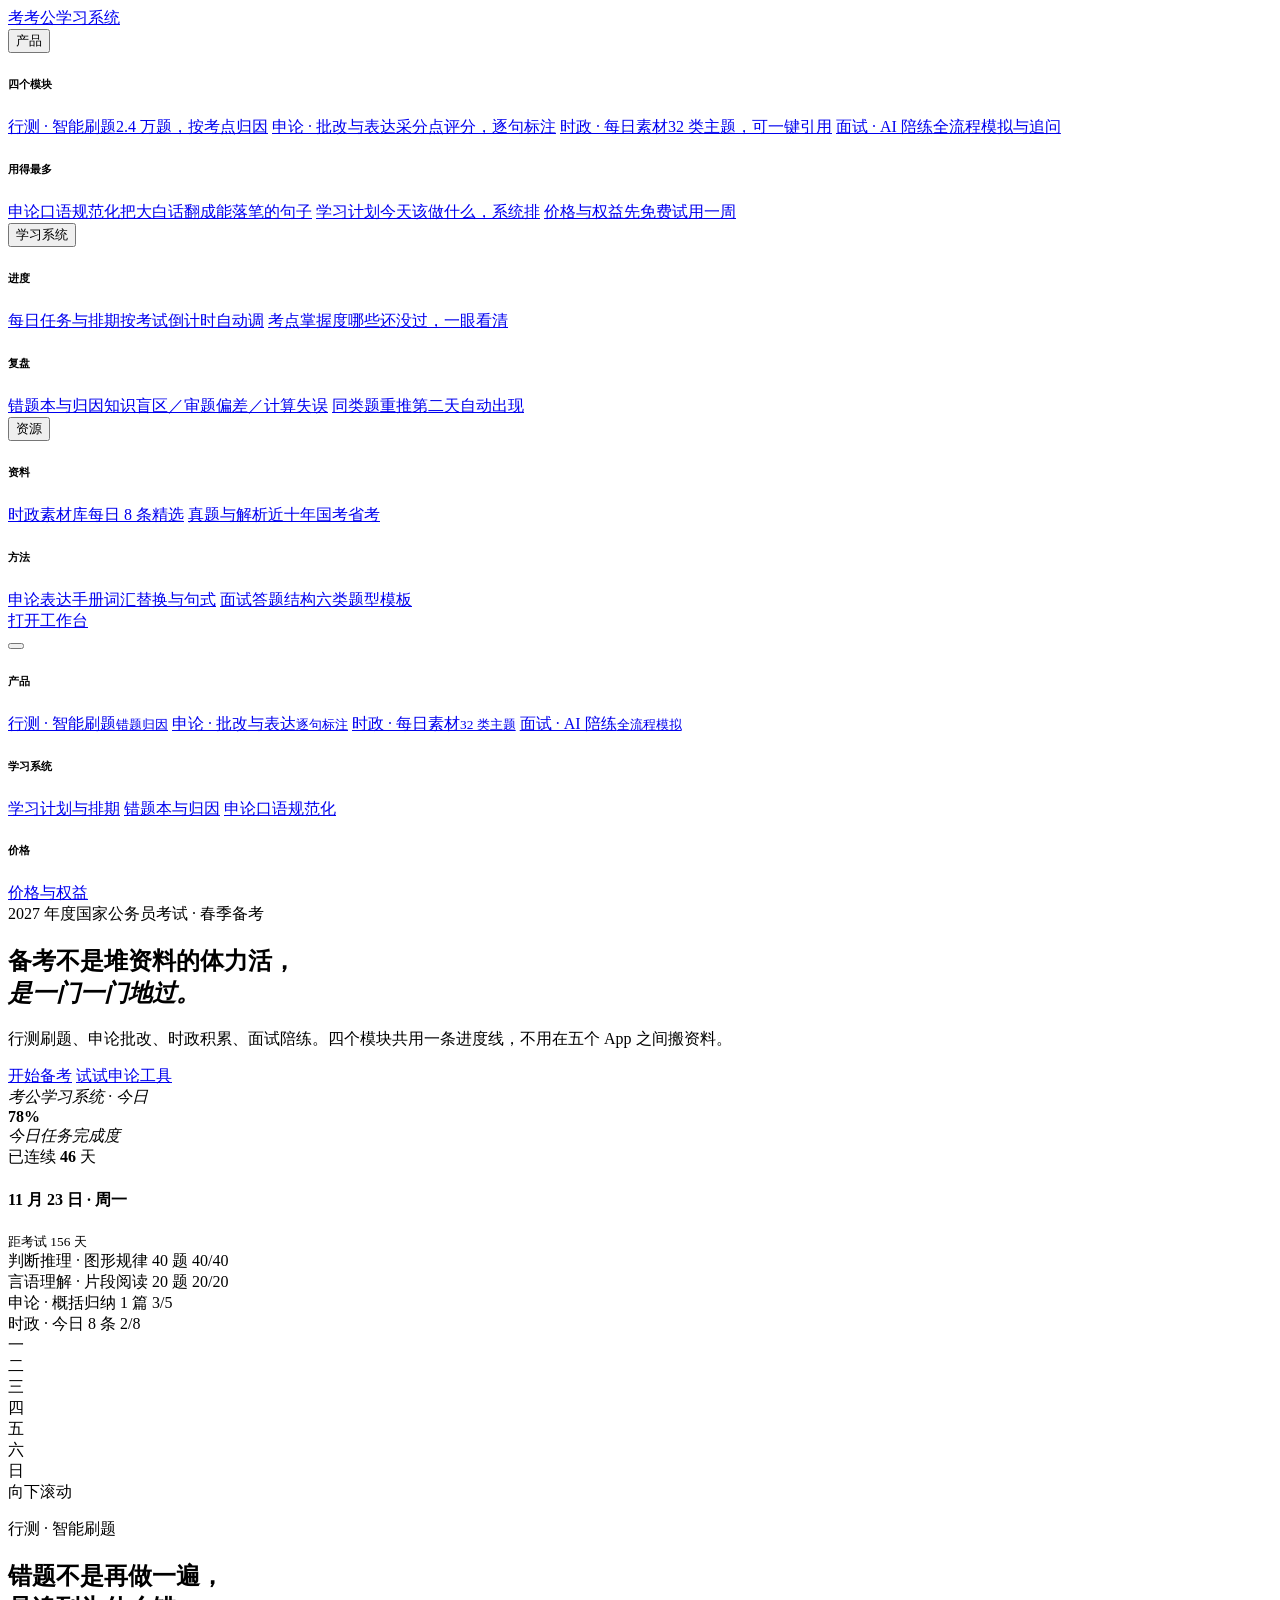
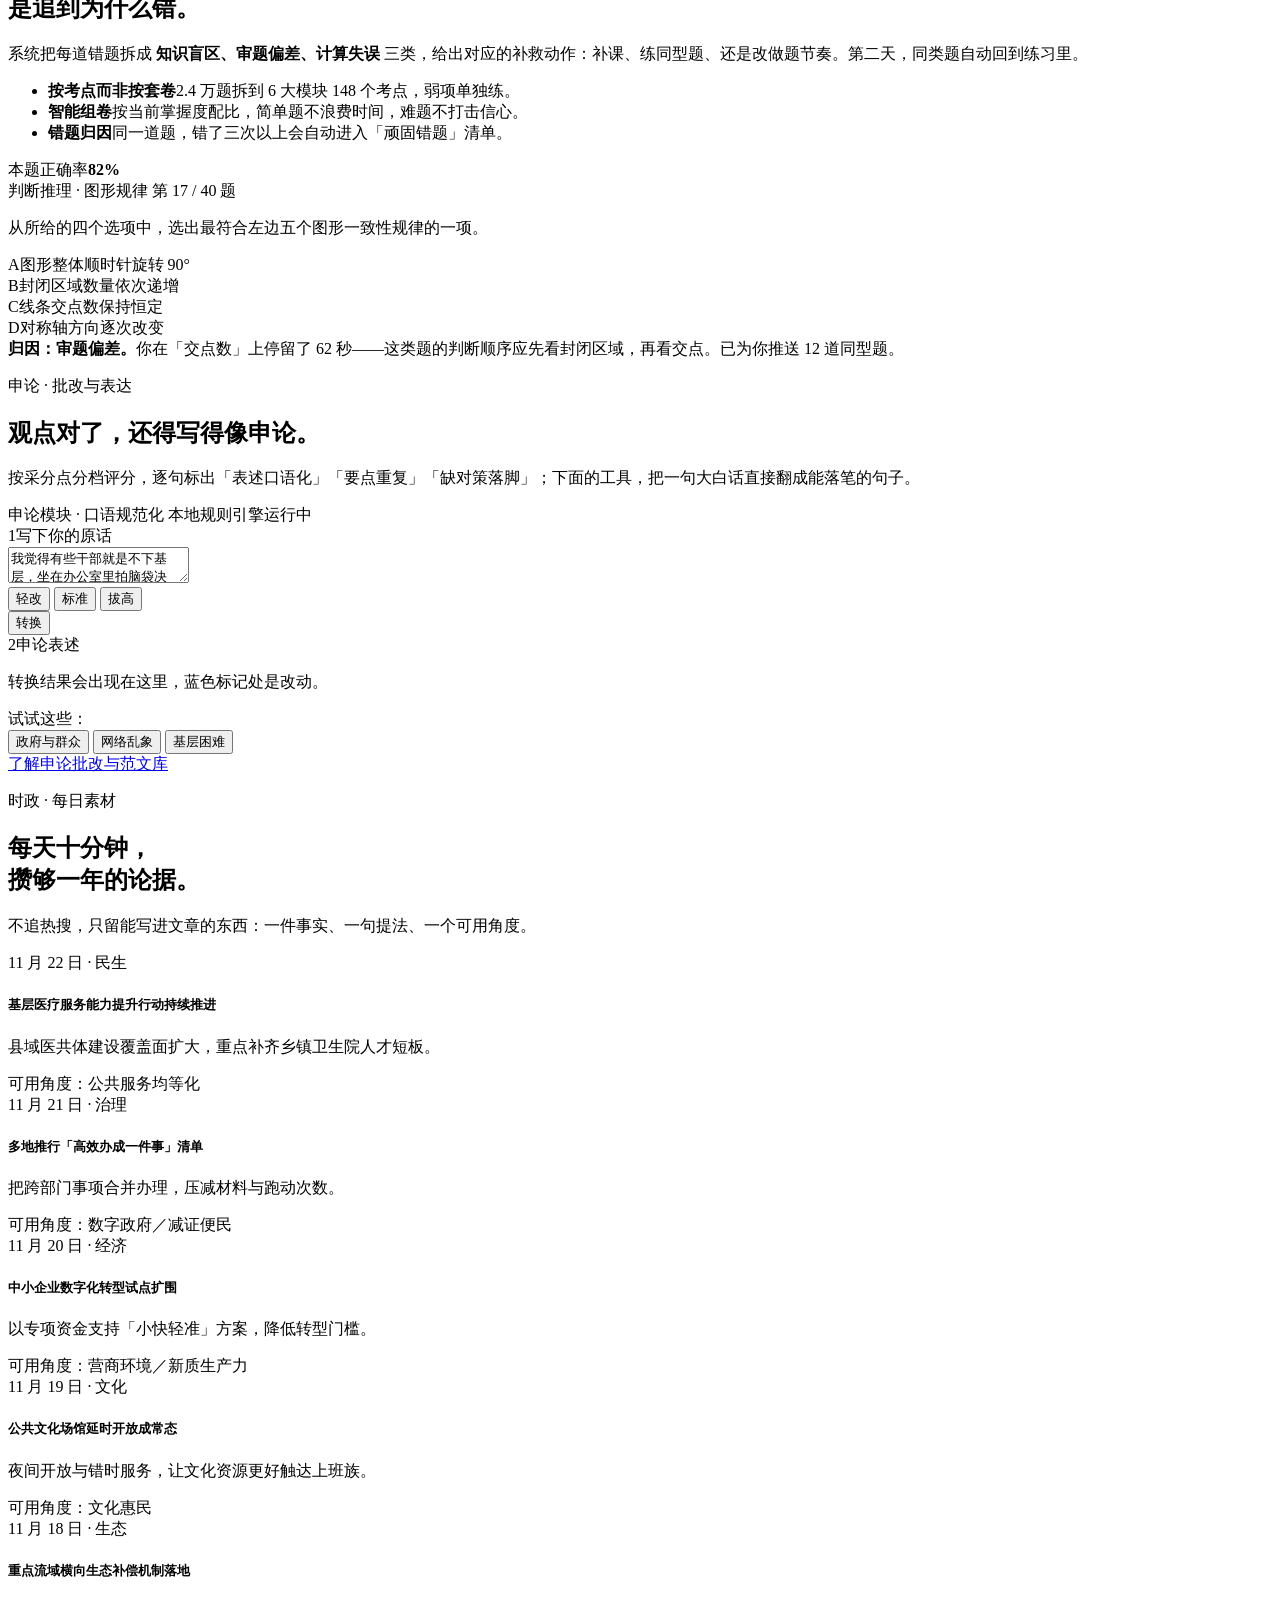
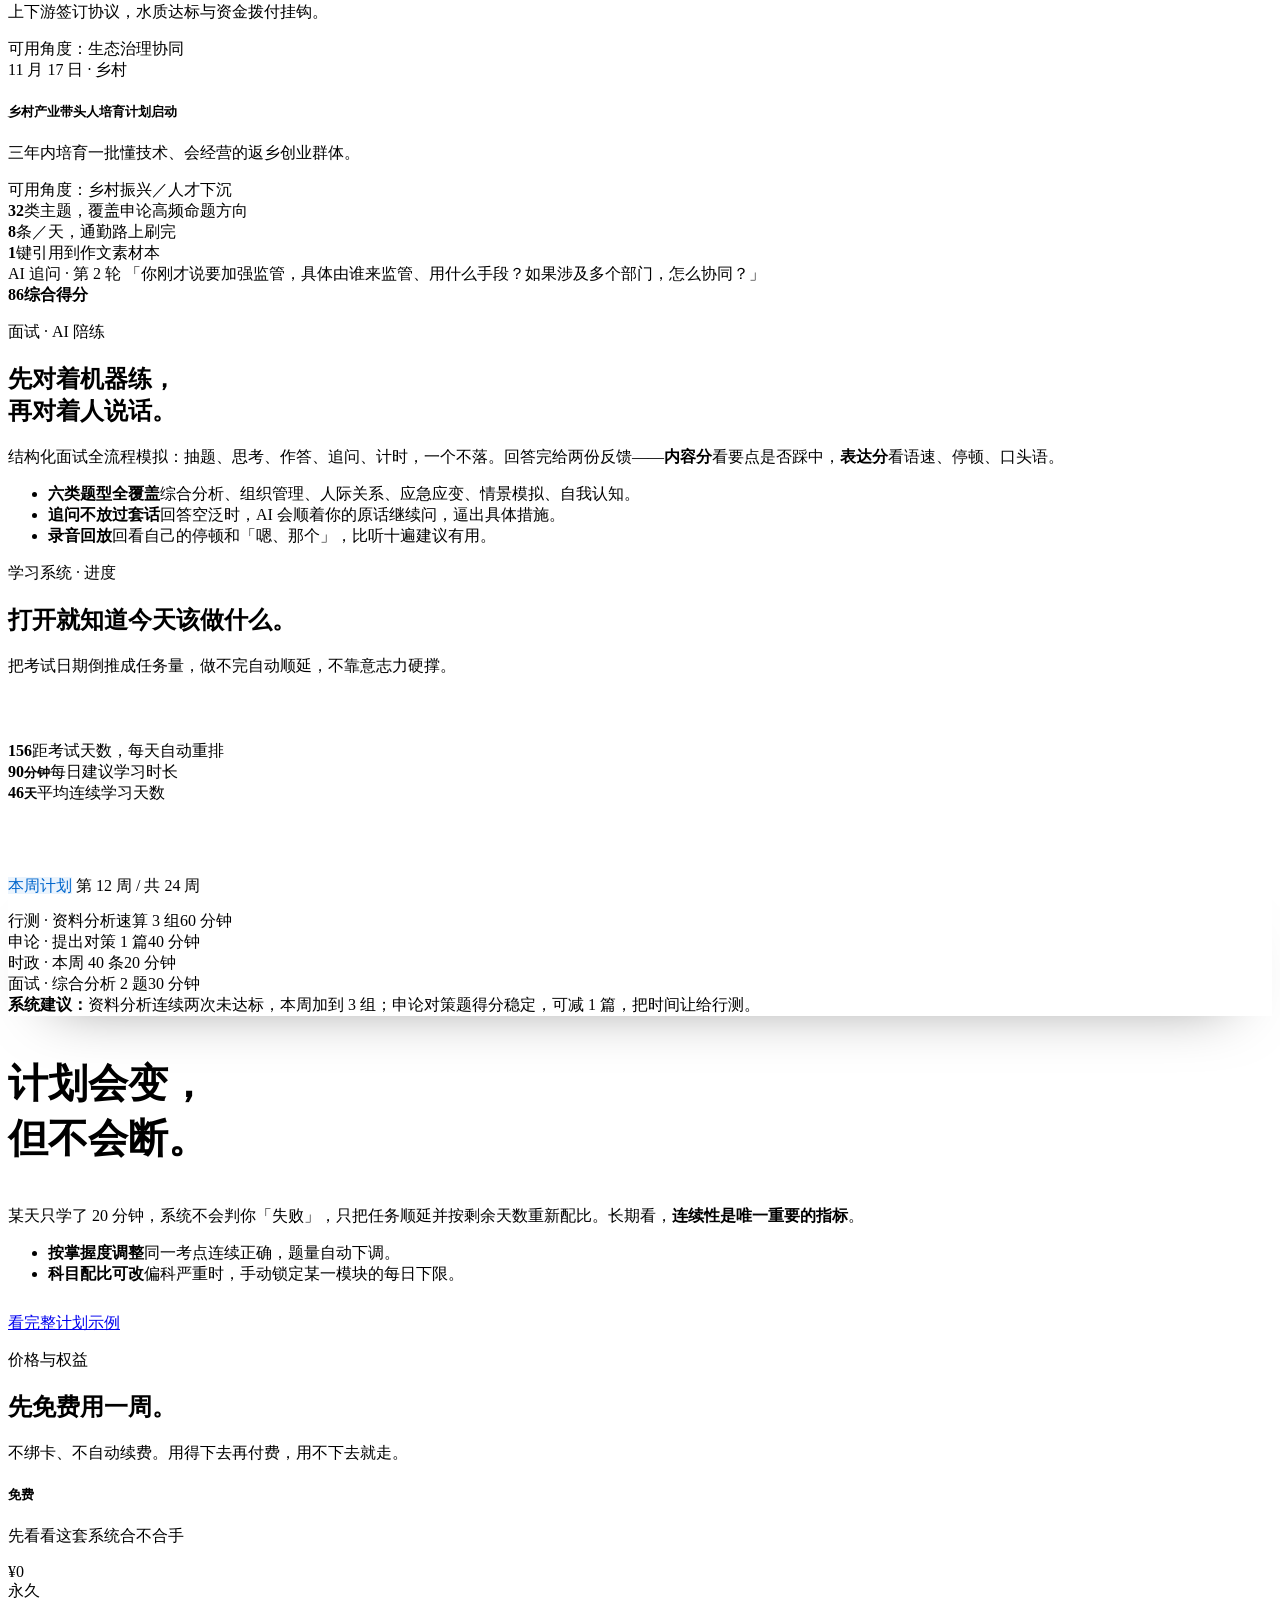
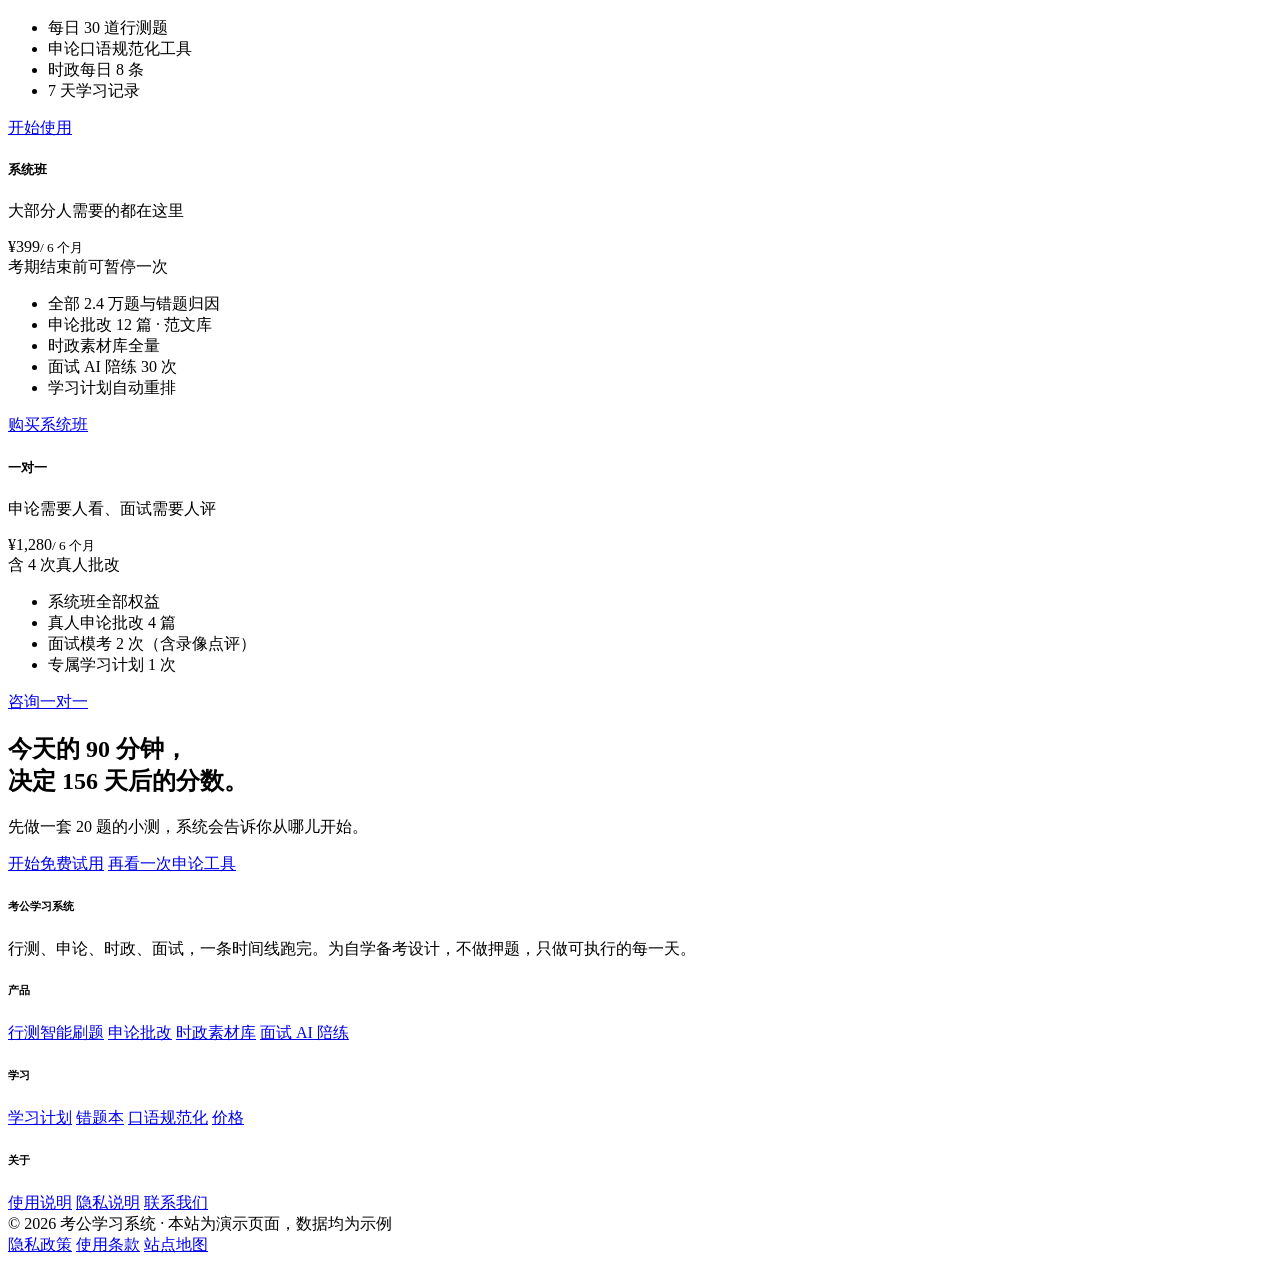
==== index.html @ f601d5b7 "add index.html" ====
<!DOCTYPE html>
<html lang="zh-CN">
<head>
<meta charset="utf-8">
<meta name="viewport" content="width=device-width, initial-scale=1, viewport-fit=cover">
<title>考公学习系统 — 行测、申论、时政、面试，一套系统跑完</title>
<meta name="description" content="把备考拆成可执行的每一天：行测智能刷题与错题归因、申论批改与表达规范化、时政素材库、面试 AI 陪练。">
<link rel="stylesheet" href="assets/style.css">
</head>
<body>

<!-- ================= 导航 ================= -->
<header class="nav" id="nav">
  <div class="nav-inner">
    <a class="brand" href="#top"><span class="mark">考</span>考公学习系统</a>

    <nav class="nav-links" id="navLinks">
      <div class="nav-item" data-menu>
        <button type="button">产品<i class="caret"></i></button>
        <div class="menu">
          <div class="col">
            <h6>四个模块</h6>
            <a href="app.html#xingce">行测 · 智能刷题<span>2.4 万题，按考点归因</span></a>
            <a href="app.html#shenlun">申论 · 批改与表达<span>采分点评分，逐句标注</span></a>
            <a href="app.html#shizheng">时政 · 每日素材<span>32 类主题，可一键引用</span></a>
            <a href="app.html#mianshi">面试 · AI 陪练<span>全流程模拟与追问</span></a>
          </div>
          <div class="col">
            <h6>用得最多</h6>
            <a href="#demo">申论口语规范化<span>把大白话翻成能落笔的句子</span></a>
            <a href="app.html#today">学习计划<span>今天该做什么，系统排</span></a>
            <a href="#pricing">价格与权益<span>先免费试用一周</span></a>
          </div>
        </div>
      </div>

      <div class="nav-item" data-menu>
        <button type="button">学习系统<i class="caret"></i></button>
        <div class="menu">
          <div class="col">
            <h6>进度</h6>
            <a href="app.html#today">每日任务与排期<span>按考试倒计时自动调</span></a>
            <a href="app.html#today">考点掌握度<span>哪些还没过，一眼看清</span></a>
          </div>
          <div class="col">
            <h6>复盘</h6>
            <a href="app.html#xingce">错题本与归因<span>知识盲区／审题偏差／计算失误</span></a>
            <a href="app.html#xingce">同类题重推<span>第二天自动出现</span></a>
          </div>
        </div>
      </div>

      <div class="nav-item" data-menu>
        <button type="button">资源<i class="caret"></i></button>
        <div class="menu">
          <div class="col">
            <h6>资料</h6>
            <a href="app.html#shizheng">时政素材库<span>每日 8 条精选</span></a>
            <a href="app.html#shizheng">真题与解析<span>近十年国考省考</span></a>
          </div>
          <div class="col">
            <h6>方法</h6>
            <a href="app.html#shenlun">申论表达手册<span>词汇替换与句式</span></a>
            <a href="app.html#mianshi">面试答题结构<span>六类题型模板</span></a>
          </div>
        </div>
      </div>

      <a class="nav-cta" href="app.html#today">打开工作台</a>
    </nav>

    <button class="nav-burger" id="burger" aria-label="菜单" aria-expanded="false">
      <i></i><i></i><i></i>
    </button>
  </div>
</header>

<div class="mobile-menu" id="mobileMenu">
  <div class="grp">
    <h6>产品</h6>
    <a href="app.html#xingce">行测 · 智能刷题<small>错题归因</small></a>
    <a href="app.html#shenlun">申论 · 批改与表达<small>逐句标注</small></a>
    <a href="app.html#shizheng">时政 · 每日素材<small>32 类主题</small></a>
    <a href="app.html#mianshi">面试 · AI 陪练<small>全流程模拟</small></a>
  </div>
  <div class="grp">
    <h6>学习系统</h6>
    <a href="app.html#today">学习计划与排期</a>
    <a href="app.html#xingce">错题本与归因</a>
    <a href="#demo">申论口语规范化</a>
  </div>
  <div class="grp">
    <h6>价格</h6>
    <a href="#pricing">价格与权益</a>
  </div>
</div>

<!-- ================= Hero ================= -->
<main id="top">
<section class="sec sec--full hero">
  <div class="sec-inner">
    <span class="kicker reveal"><i></i>2027 年度国家公务员考试 · 春季备考</span>
    <h1 class="reveal" style="--d:80ms">备考不是堆资料的体力活，<br><em>是一门一门地过。</em></h1>
    <p class="lede reveal" style="--d:160ms">行测刷题、申论批改、时政积累、面试陪练。四个模块共用一条进度线，不用在五个 App 之间搬资料。</p>
    <div class="pill-row reveal" style="--d:240ms">
      <a class="pill pill--blue" href="app.html#today">开始备考</a>
      <a class="pill pill--ghost" href="#demo">试试申论工具</a>
    </div>

    <div class="hero-visual reveal" style="--d:320ms">
      <div class="win" data-parallax="0.06">
        <div class="win-bar"><span></span><span></span><span></span><em>考公学习系统 · 今日</em></div>
        <div class="win-body">
          <div class="win-side">
            <div class="ring" style="--p:78"><b>78<span>%</span></b></div>
            <i>今日任务完成度</i>
            <div class="streak">已连续 <b>46</b> 天</div>
          </div>
          <div class="win-main">
            <div class="win-head">
              <h4>11 月 23 日 · 周一</h4>
              <small>距考试 156 天</small>
            </div>
            <div class="task done">
              <span class="dot"></span><span class="t">判断推理 · 图形规律 40 题</span>
              <span class="bar"><i style="width:100%"></i></span><span class="n">40/40</span>
            </div>
            <div class="task done">
              <span class="dot"></span><span class="t">言语理解 · 片段阅读 20 题</span>
              <span class="bar"><i style="width:100%"></i></span><span class="n">20/20</span>
            </div>
            <div class="task">
              <span class="dot"></span><span class="t">申论 · 概括归纳 1 篇</span>
              <span class="bar"><i style="width:60%"></i></span><span class="n">3/5</span>
            </div>
            <div class="task">
              <span class="dot"></span><span class="t">时政 · 今日 8 条</span>
              <span class="bar"><i style="width:25%"></i></span><span class="n">2/8</span>
            </div>
            <div class="chart" id="heroChart">
              <div class="c"><i style="--h:44%"></i><span>一</span></div>
              <div class="c"><i style="--h:58%"></i><span>二</span></div>
              <div class="c"><i style="--h:36%"></i><span>三</span></div>
              <div class="c"><i style="--h:72%"></i><span>四</span></div>
              <div class="c hot"><i style="--h:88%"></i><span>五</span></div>
              <div class="c"><i style="--h:64%"></i><span>六</span></div>
              <div class="c"><i style="--h:52%"></i><span>日</span></div>
            </div>
          </div>
        </div>
      </div>
    </div>

    <div class="scroll-cue"><span></span>向下滚动</div>
  </div>
</section>

<!-- ================= 行测 ================= -->
<section class="sec sec--dark" id="xingce">
  <div class="sec-inner">
    <div class="split">
      <div>
        <p class="eyebrow reveal">行测 · 智能刷题</p>
        <h2 class="display display--sm reveal" style="--d:60ms">错题不是再做一遍，<br>是追到为什么错。</h2>
        <p class="copy reveal" style="--d:120ms">系统把每道错题拆成 <strong>知识盲区、审题偏差、计算失误</strong> 三类，给出对应的补救动作：补课、练同型题、还是改做题节奏。第二天，同类题自动回到练习里。</p>
        <ul class="feat-list">
          <li class="reveal" style="--d:180ms"><span><b>按考点而非按套卷</b>2.4 万题拆到 6 大模块 148 个考点，弱项单独练。</span></li>
          <li class="reveal" style="--d:230ms"><span><b>智能组卷</b>按当前掌握度配比，简单题不浪费时间，难题不打击信心。</span></li>
          <li class="reveal" style="--d:280ms"><span><b>错题归因</b>同一道题，错了三次以上会自动进入「顽固错题」清单。</span></li>
        </ul>
      </div>

      <div class="reveal" style="--d:140ms">
        <div class="qcard" data-parallax="-0.04">
          <div class="badge-float">本题正确率<b>82%</b></div>
          <div class="qtop">
            <span class="tag">判断推理 · 图形规律</span>
            <span class="qno">第 17 / 40 题</span>
          </div>
          <p class="q">从所给的四个选项中，选出最符合左边五个图形一致性规律的一项。</p>
          <div class="opts">
            <div class="opt"><span class="k">A</span>图形整体顺时针旋转 90°</div>
            <div class="opt on"><span class="k">B</span>封闭区域数量依次递增</div>
            <div class="opt"><span class="k">C</span>线条交点数保持恒定</div>
            <div class="opt"><span class="k">D</span>对称轴方向逐次改变</div>
          </div>
          <div class="qnote"><b>归因：审题偏差。</b>你在「交点数」上停留了 62 秒——这类题的判断顺序应先看封闭区域，再看交点。已为你推送 12 道同型题。</div>
        </div>
      </div>
    </div>
  </div>
</section>

<!-- ================= 申论 + 可交互工具 ================= -->
<section class="sec" id="shenlun">
  <div class="sec-inner">
    <div class="center">
      <p class="eyebrow reveal">申论 · 批改与表达</p>
      <h2 class="display display--sm reveal" style="--d:60ms">观点对了，还得写得像申论。</h2>
      <p class="lede reveal" style="--d:120ms">按采分点分档评分，逐句标出「表述口语化」「要点重复」「缺对策落脚」；下面的工具，把一句大白话直接翻成能落笔的句子。</p>
    </div>

    <div class="demo-wrap reveal" id="demo" style="--d:160ms">
      <div class="demo-top">
        <span>申论模块 · 口语规范化</span>
        <span class="live"><i></i>本地规则引擎运行中</span>
      </div>
      <div class="demo-grid">
        <div class="demo-cell">
          <div class="demo-label"><span class="num">1</span>写下你的原话</div>
          <textarea id="slIn" placeholder="例：我觉得有些干部就是不下基层，坐在办公室里拍脑袋决策。">我觉得有些干部就是不下基层，坐在办公室里拍脑袋决策，老百姓办事跑好几趟还办不成。</textarea>
          <div class="demo-row">
            <div class="seg" id="slLevel">
              <button type="button" data-l="light">轻改</button>
              <button type="button" data-l="standard" class="on">标准</button>
              <button type="button" data-l="high">拔高</button>
            </div>
            <button class="mini-pill" id="slGo" type="button">转换</button>
          </div>
        </div>
        <div class="demo-cell">
          <div class="demo-label"><span class="num">2</span>申论表述</div>
          <p id="slOut"><span class="placeholder">转换结果会出现在这里，蓝色标记处是改动。</span></p>
          <div class="sl-marks" id="slMarks"></div>
        </div>
      </div>
      <div class="demo-foot">
        <span>试试这些：</span>
        <div class="chips">
          <button class="chip-sm" type="button" data-s="我觉得这事不能光靠政府，老百姓也得自觉。">政府与群众</button>
          <button class="chip-sm" type="button" data-s="现在网上乱七八糟的东西太多了，没人管。">网络乱象</button>
          <button class="chip-sm" type="button" data-s="说白了就是钱不够，人手也不够。">基层困难</button>
        </div>
      </div>
    </div>

    <div class="center stack-sm reveal" style="--d:220ms">
      <a class="tlink" href="app.html#shenlun">了解申论批改与范文库</a>
    </div>
  </div>
</section>

<!-- ================= 时政 ================= -->
<section class="sec sec--gray" id="shizheng">
  <div class="sec-inner">
    <div class="center">
      <p class="eyebrow reveal">时政 · 每日素材</p>
      <h2 class="display display--sm reveal" style="--d:60ms">每天十分钟，<br>攒够一年的论据。</h2>
      <p class="lede reveal" style="--d:120ms">不追热搜，只留能写进文章的东西：一件事实、一句提法、一个可用角度。</p>
    </div>

    <div class="marquee reveal" style="--d:160ms">
      <div class="marquee-track" id="marqueeTrack">
        <div class="ncard">
          <time>11 月 22 日 · 民生</time>
          <h5>基层医疗服务能力提升行动持续推进</h5>
          <p>县域医共体建设覆盖面扩大，重点补齐乡镇卫生院人才短板。</p>
          <span class="tagline">可用角度：公共服务均等化</span>
        </div>
        <div class="ncard">
          <time>11 月 21 日 · 治理</time>
          <h5>多地推行「高效办成一件事」清单</h5>
          <p>把跨部门事项合并办理，压减材料与跑动次数。</p>
          <span class="tagline">可用角度：数字政府／减证便民</span>
        </div>
        <div class="ncard">
          <time>11 月 20 日 · 经济</time>
          <h5>中小企业数字化转型试点扩围</h5>
          <p>以专项资金支持「小快轻准」方案，降低转型门槛。</p>
          <span class="tagline">可用角度：营商环境／新质生产力</span>
        </div>
        <div class="ncard">
          <time>11 月 19 日 · 文化</time>
          <h5>公共文化场馆延时开放成常态</h5>
          <p>夜间开放与错时服务，让文化资源更好触达上班族。</p>
          <span class="tagline">可用角度：文化惠民</span>
        </div>
        <div class="ncard">
          <time>11 月 18 日 · 生态</time>
          <h5>重点流域横向生态补偿机制落地</h5>
          <p>上下游签订协议，水质达标与资金拨付挂钩。</p>
          <span class="tagline">可用角度：生态治理协同</span>
        </div>
        <div class="ncard">
          <time>11 月 17 日 · 乡村</time>
          <h5>乡村产业带头人培育计划启动</h5>
          <p>三年内培育一批懂技术、会经营的返乡创业群体。</p>
          <span class="tagline">可用角度：乡村振兴／人才下沉</span>
        </div>
      </div>
    </div>

    <div class="stat-row">
      <div class="stat reveal" style="--d:60ms"><b>32</b><span>类主题，覆盖申论高频命题方向</span></div>
      <div class="stat reveal" style="--d:130ms"><b>8</b><span>条／天，通勤路上刷完</span></div>
      <div class="stat reveal" style="--d:200ms"><b>1</b><span>键引用到作文素材本</span></div>
    </div>
  </div>
</section>

<!-- ================= 面试 ================= -->
<section class="sec sec--dark" id="mianshi">
  <div class="sec-inner">
    <div class="split split--rev">
      <div class="reveal" style="--d:100ms">
        <div class="wave" aria-hidden="true">
          <i style="--h:34"></i><i style="--h:58"></i><i style="--h:42"></i><i style="--h:76"></i>
          <i style="--h:52"></i><i style="--h:88"></i><i style="--h:64"></i><i style="--h:96"></i>
          <i style="--h:46"></i><i style="--h:72"></i><i style="--h:38"></i><i style="--h:60"></i>
          <i style="--h:82"></i><i style="--h:50"></i><i style="--h:68"></i><i style="--h:44"></i>
          <i style="--h:74"></i><i style="--h:56"></i><i style="--h:90"></i><i style="--h:40"></i>
          <i style="--h:62"></i><i style="--h:48"></i><i style="--h:78"></i><i style="--h:36"></i>
        </div>
        <div class="scard">
          <div class="say">
            <span>AI 追问 · 第 2 轮</span>
            「你刚才说要加强监管，具体由谁来监管、用什么手段？如果涉及多个部门，怎么协同？」
          </div>
          <div class="score"><b>86<span>综合得分</span></b></div>
        </div>
      </div>

      <div>
        <p class="eyebrow reveal">面试 · AI 陪练</p>
        <h2 class="display display--sm reveal" style="--d:60ms">先对着机器练，<br>再对着人说话。</h2>
        <p class="copy reveal" style="--d:120ms">结构化面试全流程模拟：抽题、思考、作答、追问、计时，一个不落。回答完给两份反馈——<strong>内容分</strong>看要点是否踩中，<strong>表达分</strong>看语速、停顿、口头语。</p>
        <ul class="feat-list">
          <li class="reveal" style="--d:180ms"><span><b>六类题型全覆盖</b>综合分析、组织管理、人际关系、应急应变、情景模拟、自我认知。</span></li>
          <li class="reveal" style="--d:230ms"><span><b>追问不放过套话</b>回答空泛时，AI 会顺着你的原话继续问，逼出具体措施。</span></li>
          <li class="reveal" style="--d:280ms"><span><b>录音回放</b>回看自己的停顿和「嗯、那个」，比听十遍建议有用。</span></li>
        </ul>
      </div>
    </div>
  </div>
</section>

<!-- ================= 学习计划 ================= -->
<section class="sec" id="plan">
  <div class="sec-inner">
    <div class="center">
      <p class="eyebrow reveal">学习系统 · 进度</p>
      <h2 class="display display--sm reveal" style="--d:60ms">打开就知道今天该做什么。</h2>
      <p class="lede reveal" style="--d:120ms">把考试日期倒推成任务量，做不完自动顺延，不靠意志力硬撑。</p>
    </div>

    <div class="stat-row" style="margin-top:clamp(40px,6vw,64px)">
      <div class="stat reveal" style="--d:60ms"><b>156</b><span>距考试天数，每天自动重排</span></div>
      <div class="stat reveal" style="--d:130ms"><b>90<small>分钟</small></b><span>每日建议学习时长</span></div>
      <div class="stat reveal" style="--d:200ms"><b>46<small>天</small></b><span>平均连续学习天数</span></div>
    </div>

    <div class="split" style="margin-top:clamp(48px,7vw,72px)">
      <div class="reveal" style="--d:100ms">
        <div class="qcard" style="background:#fff; border-color:rgba(0,0,0,.08); box-shadow:0 30px 60px -45px rgba(0,0,0,.5)">
          <div class="qtop" style="margin-bottom:14px">
            <span class="tag" style="background:rgba(0,113,227,.08); color:#0066cc">本周计划</span>
            <span class="qno" style="color:var(--ink-3)">第 12 周 / 共 24 周</span>
          </div>
          <div class="task"><span class="dot" style="border-color:#d2d2d7"></span><span class="t" style="color:var(--ink)">行测 · 资料分析速算 3 组</span><span class="n" style="color:var(--ink-3)">60 分钟</span></div>
          <div class="task"><span class="dot" style="border-color:#d2d2d7"></span><span class="t" style="color:var(--ink)">申论 · 提出对策 1 篇</span><span class="n" style="color:var(--ink-3)">40 分钟</span></div>
          <div class="task"><span class="dot" style="border-color:#d2d2d7"></span><span class="t" style="color:var(--ink)">时政 · 本周 40 条</span><span class="n" style="color:var(--ink-3)">20 分钟</span></div>
          <div class="task"><span class="dot" style="border-color:#d2d2d7"></span><span class="t" style="color:var(--ink)">面试 · 综合分析 2 题</span><span class="n" style="color:var(--ink-3)">30 分钟</span></div>
          <div class="qnote" style="color:var(--ink-2); border-top-color:rgba(0,0,0,.07)">
            <b style="color:var(--ink)">系统建议：</b>资料分析连续两次未达标，本周加到 3 组；申论对策题得分稳定，可减 1 篇，把时间让给行测。
          </div>
        </div>
      </div>
      <div>
        <h3 class="display display--sm reveal" style="--d:60ms; font-size:clamp(26px,3.4vw,40px)">计划会变，<br>但不会断。</h3>
        <p class="copy reveal" style="--d:120ms">某天只学了 20 分钟，系统不会判你「失败」，只把任务顺延并按剩余天数重新配比。长期看，<strong>连续性是唯一重要的指标</strong>。</p>
        <ul class="feat-list" style="color:var(--ink-2)">
          <li class="reveal" style="--d:180ms"><span><b>按掌握度调整</b>同一考点连续正确，题量自动下调。</span></li>
          <li class="reveal" style="--d:230ms"><span><b>科目配比可改</b>偏科严重时，手动锁定某一模块的每日下限。</span></li>
        </ul>
        <div class="pill-row" style="justify-content:flex-start; margin-top:28px">
          <a class="pill pill--ghost reveal" style="--d:260ms" href="app.html#today">看完整计划示例</a>
        </div>
      </div>
    </div>
  </div>
</section>

<!-- ================= 定价 ================= -->
<section class="sec sec--gray" id="pricing">
  <div class="sec-inner">
    <div class="center">
      <p class="eyebrow reveal">价格与权益</p>
      <h2 class="display display--sm reveal" style="--d:60ms">先免费用一周。</h2>
      <p class="lede reveal" style="--d:120ms">不绑卡、不自动续费。用得下去再付费，用不下去就走。</p>
    </div>

    <div class="plans">
      <div class="plan reveal" style="--d:60ms">
        <h5>免费</h5>
        <p class="desc">先看看这套系统合不合手</p>
        <div class="price">¥0</div>
        <div class="per">永久</div>
        <ul>
          <li>每日 30 道行测题</li>
          <li>申论口语规范化工具</li>
          <li>时政每日 8 条</li>
          <li>7 天学习记录</li>
        </ul>
        <a class="pill pill--ghost" href="app.html#today">开始使用</a>
      </div>

      <div class="plan plan--hot reveal" style="--d:130ms">
        <h5>系统班</h5>
        <p class="desc">大部分人需要的都在这里</p>
        <div class="price">¥399<small>/ 6 个月</small></div>
        <div class="per">考期结束前可暂停一次</div>
        <ul>
          <li>全部 2.4 万题与错题归因</li>
          <li>申论批改 12 篇 · 范文库</li>
          <li>时政素材库全量</li>
          <li>面试 AI 陪练 30 次</li>
          <li>学习计划自动重排</li>
        </ul>
        <a class="pill pill--blue" href="app.html#today">购买系统班</a>
      </div>

      <div class="plan reveal" style="--d:200ms">
        <h5>一对一</h5>
        <p class="desc">申论需要人看、面试需要人评</p>
        <div class="price">¥1,280<small>/ 6 个月</small></div>
        <div class="per">含 4 次真人批改</div>
        <ul>
          <li>系统班全部权益</li>
          <li>真人申论批改 4 篇</li>
          <li>面试模考 2 次（含录像点评）</li>
          <li>专属学习计划 1 次</li>
        </ul>
        <a class="pill pill--ghost" href="app.html#today">咨询一对一</a>
      </div>
    </div>
  </div>
</section>

<!-- ================= CTA ================= -->
<section class="sec cta-band">
  <div class="sec-inner sec-inner--narrow">
    <h2 class="display reveal">今天的 90 分钟，<br>决定 156 天后的分数。</h2>
    <p class="lede reveal" style="--d:100ms">先做一套 20 题的小测，系统会告诉你从哪儿开始。</p>
    <div class="pill-row reveal" style="--d:180ms">
      <a class="pill pill--blue" href="app.html#today">开始免费试用</a>
      <a class="pill pill--ghost" href="#demo">再看一次申论工具</a>
    </div>
  </div>
</section>
</main>

<!-- ================= Footer ================= -->
<footer class="foot">
  <div class="foot-inner">
    <div class="foot-cols">
      <div>
        <h6 class="brand">考公学习系统</h6>
        <p class="about">行测、申论、时政、面试，一条时间线跑完。为自学备考设计，不做押题，只做可执行的每一天。</p>
      </div>
      <div>
        <h6>产品</h6>
        <a href="app.html#xingce">行测智能刷题</a>
        <a href="app.html#shenlun">申论批改</a>
        <a href="app.html#shizheng">时政素材库</a>
        <a href="app.html#mianshi">面试 AI 陪练</a>
      </div>
      <div>
        <h6>学习</h6>
        <a href="app.html#today">学习计划</a>
        <a href="app.html#xingce">错题本</a>
        <a href="#demo">口语规范化</a>
        <a href="#pricing">价格</a>
      </div>
      <div>
        <h6>关于</h6>
        <a href="#top">使用说明</a>
        <a href="#top">隐私说明</a>
        <a href="#top">联系我们</a>
      </div>
    </div>
    <div class="foot-bottom">
      <span>© 2026 考公学习系统 · 本站为演示页面，数据均为示例</span>
      <nav>
        <a href="#top">隐私政策</a>
        <a href="#top">使用条款</a>
        <a href="#top">站点地图</a>
      </nav>
    </div>
  </div>
</footer>

<script src="assets/engine.js"></script>
<script src="assets/app.js"></script>
</body>
</html>
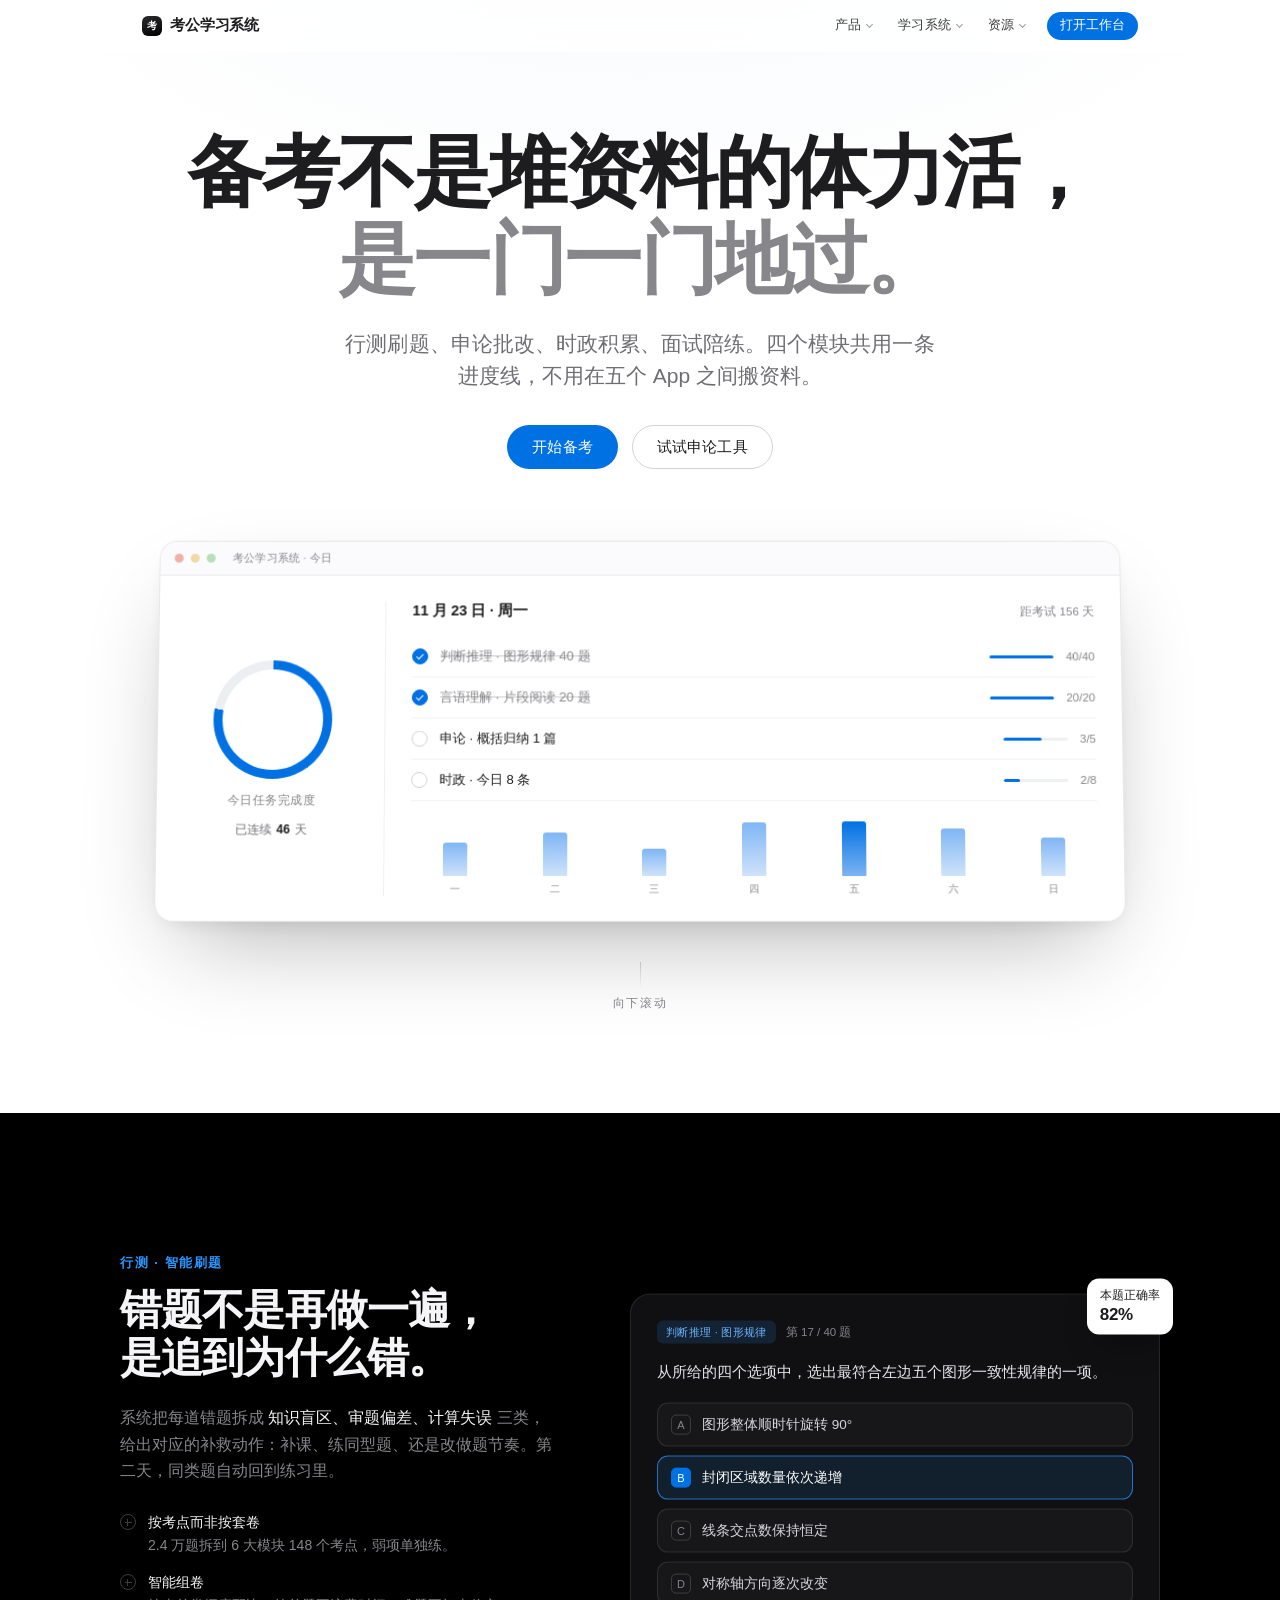
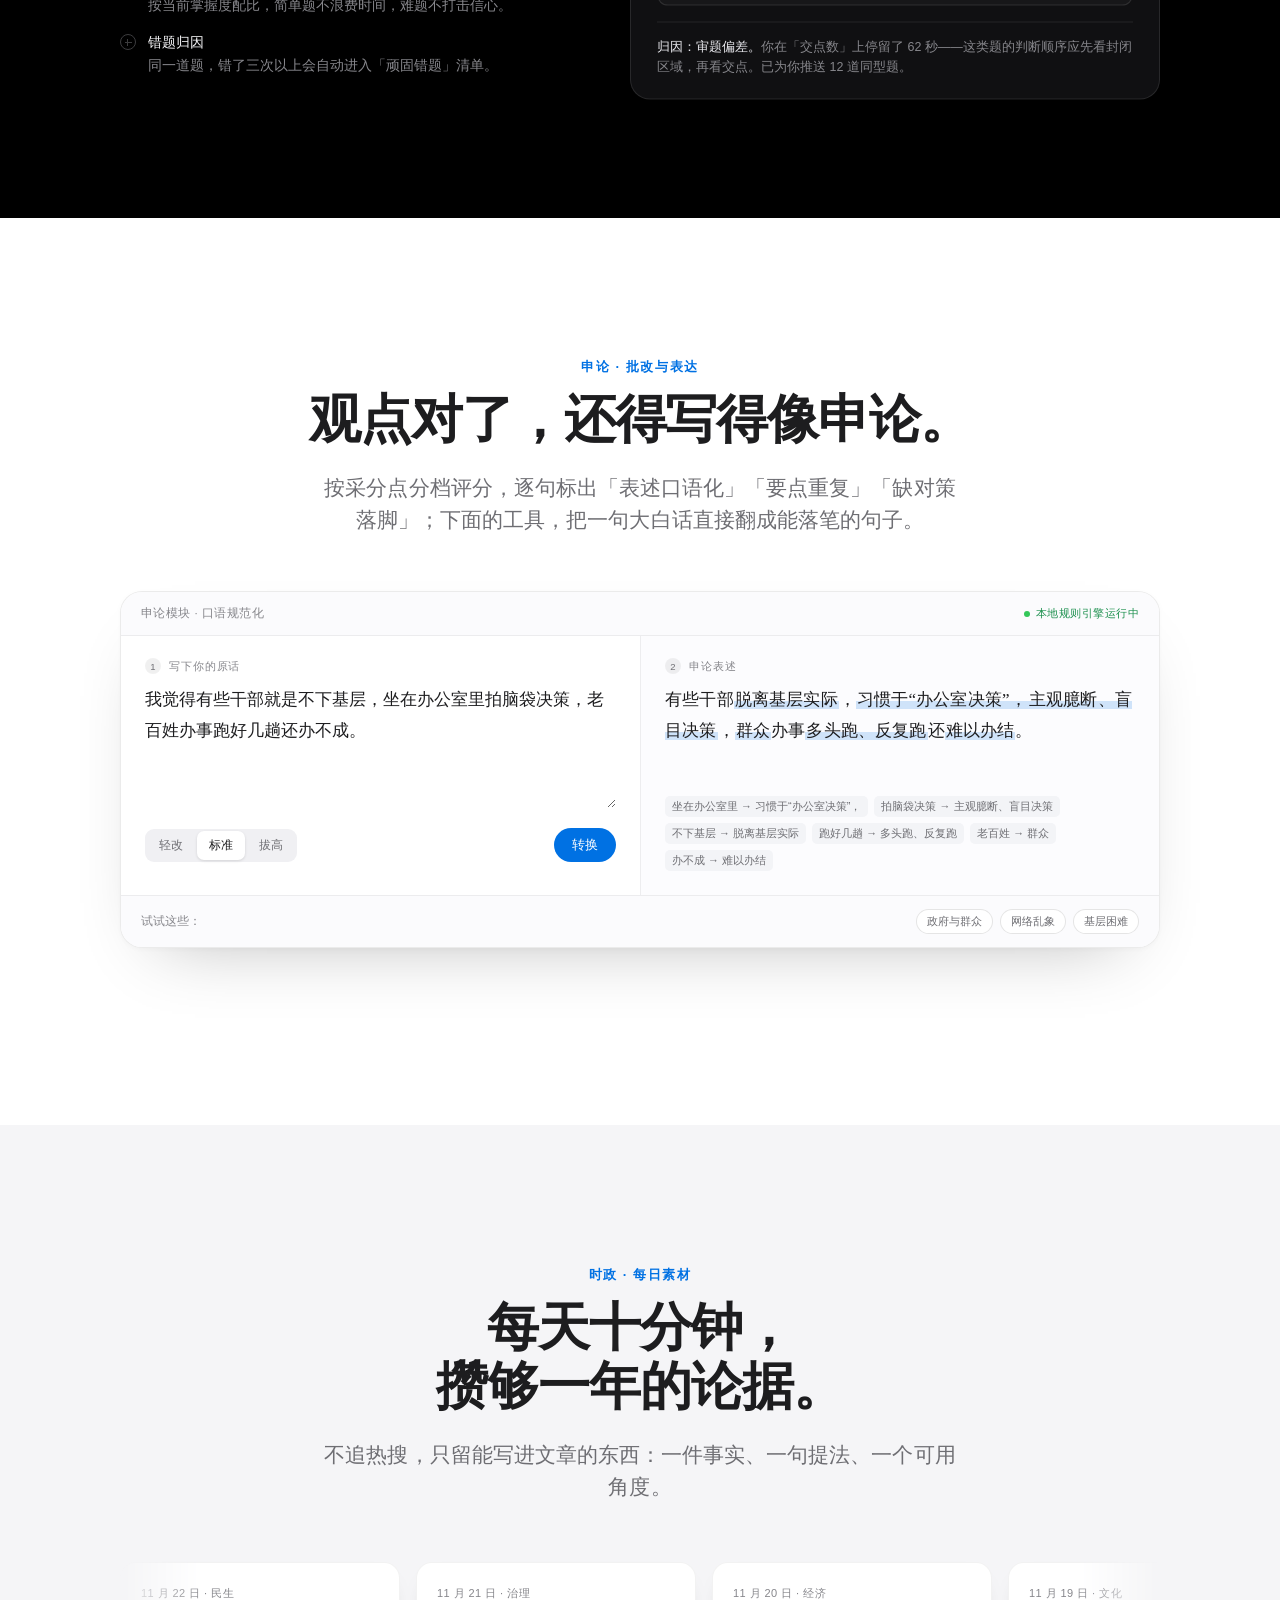
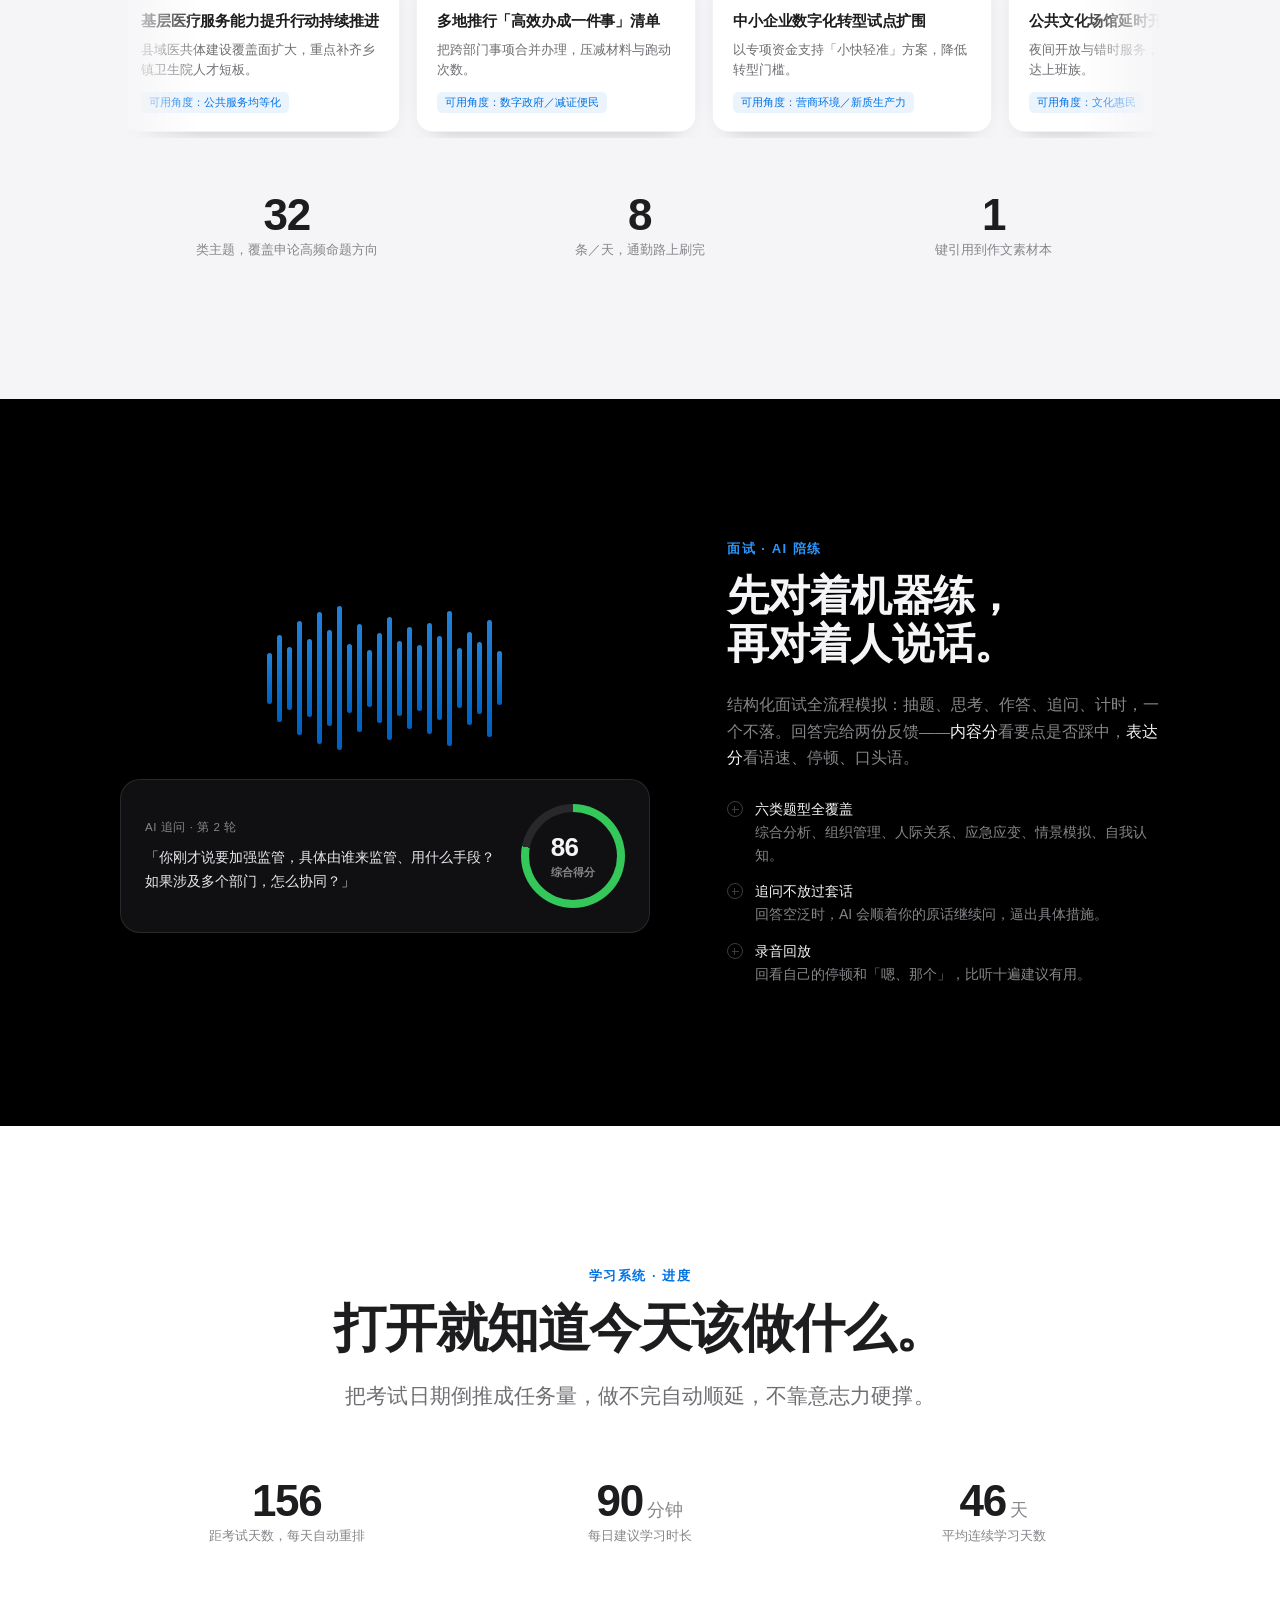
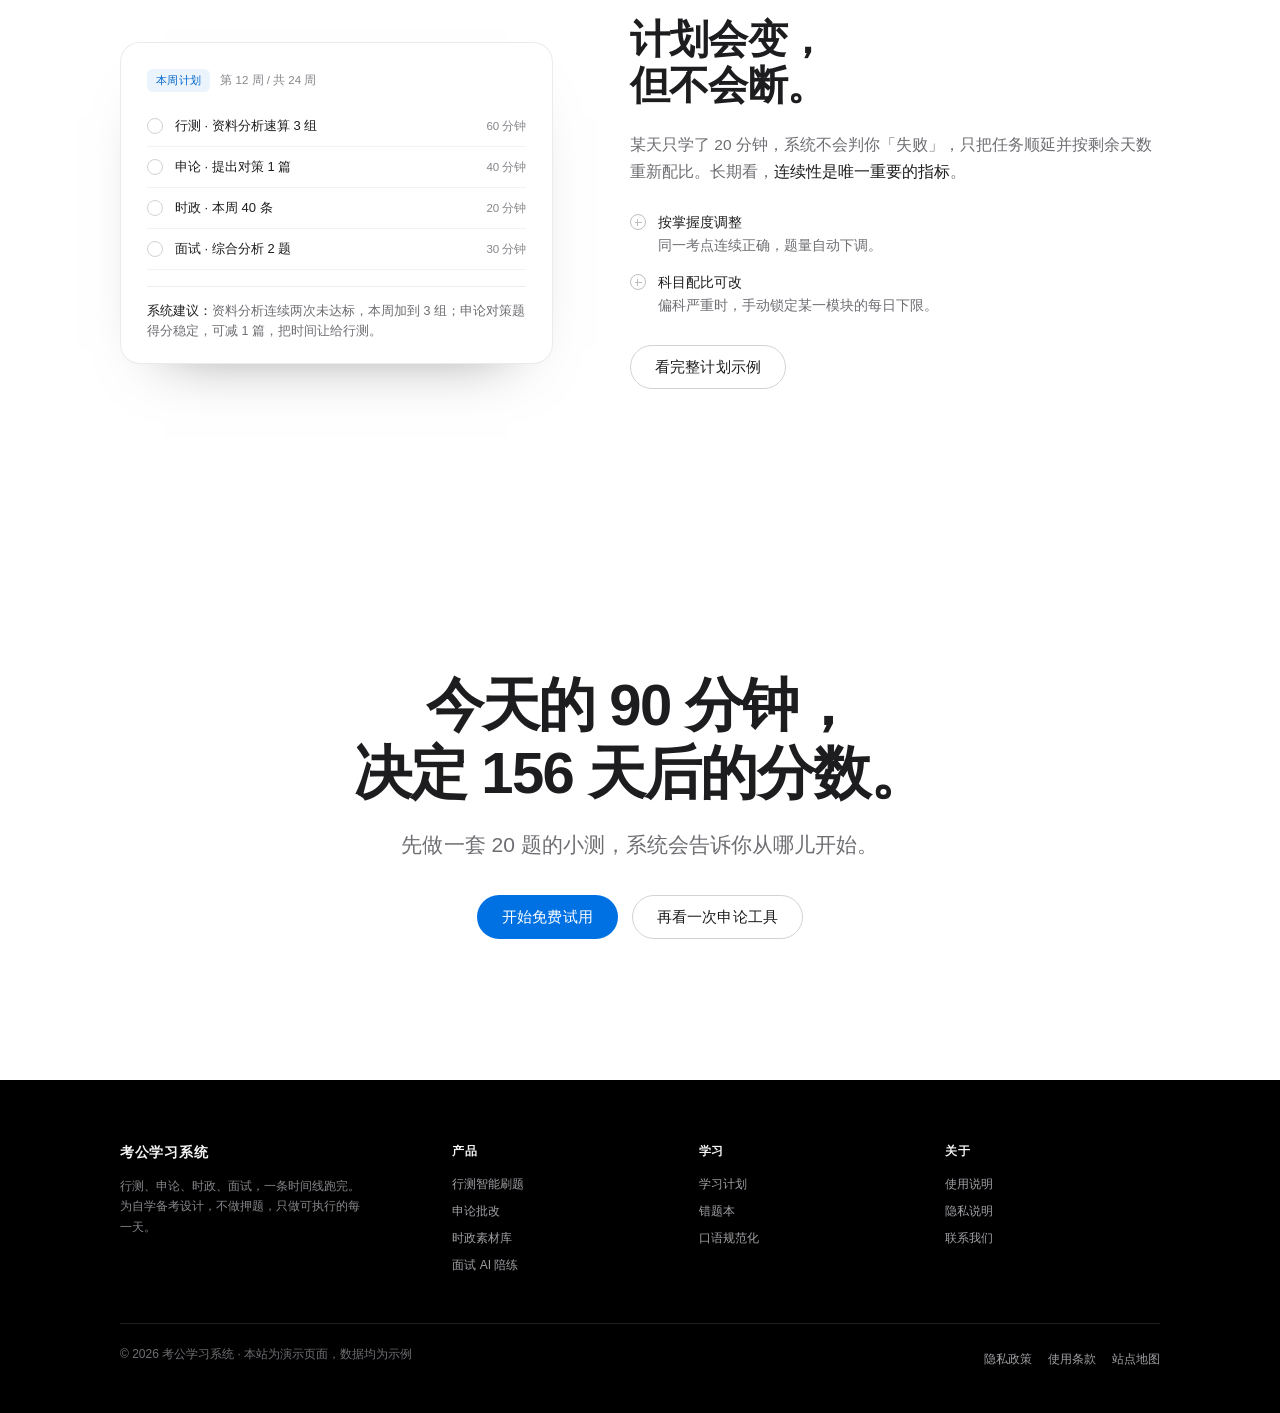
==== commit 2c458e6a: "update index.html" ====
--- a/index.html
+++ b/index.html
@@ -29,7 +29,6 @@
             <h6>用得最多</h6>
             <a href="#demo">申论口语规范化<span>把大白话翻成能落笔的句子</span></a>
             <a href="app.html#today">学习计划<span>今天该做什么，系统排</span></a>
-            <a href="#pricing">价格与权益<span>先免费试用一周</span></a>
           </div>
         </div>
       </div>
@@ -89,17 +88,12 @@
     <a href="app.html#xingce">错题本与归因</a>
     <a href="#demo">申论口语规范化</a>
   </div>
-  <div class="grp">
-    <h6>价格</h6>
-    <a href="#pricing">价格与权益</a>
-  </div>
 </div>
 
 <!-- ================= Hero ================= -->
 <main id="top">
 <section class="sec sec--full hero">
   <div class="sec-inner">
-    <span class="kicker reveal"><i></i>2027 年度国家公务员考试 · 春季备考</span>
     <h1 class="reveal" style="--d:80ms">备考不是堆资料的体力活，<br><em>是一门一门地过。</em></h1>
     <p class="lede reveal" style="--d:160ms">行测刷题、申论批改、时政积累、面试陪练。四个模块共用一条进度线，不用在五个 App 之间搬资料。</p>
     <div class="pill-row reveal" style="--d:240ms">
@@ -380,62 +374,6 @@
   </div>
 </section>
 
-<!-- ================= 定价 ================= -->
-<section class="sec sec--gray" id="pricing">
-  <div class="sec-inner">
-    <div class="center">
-      <p class="eyebrow reveal">价格与权益</p>
-      <h2 class="display display--sm reveal" style="--d:60ms">先免费用一周。</h2>
-      <p class="lede reveal" style="--d:120ms">不绑卡、不自动续费。用得下去再付费，用不下去就走。</p>
-    </div>
-
-    <div class="plans">
-      <div class="plan reveal" style="--d:60ms">
-        <h5>免费</h5>
-        <p class="desc">先看看这套系统合不合手</p>
-        <div class="price">¥0</div>
-        <div class="per">永久</div>
-        <ul>
-          <li>每日 30 道行测题</li>
-          <li>申论口语规范化工具</li>
-          <li>时政每日 8 条</li>
-          <li>7 天学习记录</li>
-        </ul>
-        <a class="pill pill--ghost" href="app.html#today">开始使用</a>
-      </div>
-
-      <div class="plan plan--hot reveal" style="--d:130ms">
-        <h5>系统班</h5>
-        <p class="desc">大部分人需要的都在这里</p>
-        <div class="price">¥399<small>/ 6 个月</small></div>
-        <div class="per">考期结束前可暂停一次</div>
-        <ul>
-          <li>全部 2.4 万题与错题归因</li>
-          <li>申论批改 12 篇 · 范文库</li>
-          <li>时政素材库全量</li>
-          <li>面试 AI 陪练 30 次</li>
-          <li>学习计划自动重排</li>
-        </ul>
-        <a class="pill pill--blue" href="app.html#today">购买系统班</a>
-      </div>
-
-      <div class="plan reveal" style="--d:200ms">
-        <h5>一对一</h5>
-        <p class="desc">申论需要人看、面试需要人评</p>
-        <div class="price">¥1,280<small>/ 6 个月</small></div>
-        <div class="per">含 4 次真人批改</div>
-        <ul>
-          <li>系统班全部权益</li>
-          <li>真人申论批改 4 篇</li>
-          <li>面试模考 2 次（含录像点评）</li>
-          <li>专属学习计划 1 次</li>
-        </ul>
-        <a class="pill pill--ghost" href="app.html#today">咨询一对一</a>
-      </div>
-    </div>
-  </div>
-</section>
-
 <!-- ================= CTA ================= -->
 <section class="sec cta-band">
   <div class="sec-inner sec-inner--narrow">
@@ -469,7 +407,6 @@
         <a href="app.html#today">学习计划</a>
         <a href="app.html#xingce">错题本</a>
         <a href="#demo">口语规范化</a>
-        <a href="#pricing">价格</a>
       </div>
       <div>
         <h6>关于</h6>
--- a/assets/style.css
+++ b/assets/style.css
@@ -0,0 +1,647 @@
+/* ============================================================
+   考公学习系统 — Full Bleed Section Stack
+   设计约束：白 / 浅灰 / 深灰黑 三档底色，苹果蓝为唯一强调色
+   ============================================================ */
+
+:root{
+  --white:#fff;
+  --gray:#f5f5f7;
+  --gray-2:#fbfbfd;
+  --ink:#1d1d1f;
+  --ink-2:#6e6e73;
+  --ink-3:#86868b;
+  --line:#d2d2d7;
+  --line-soft:rgba(0,0,0,.08);
+  --blue:#0071e3;
+  --blue-hover:#0077ed;
+  --dark:#000;
+  --dark-2:#1d1d1f;
+  --dark-ink:#f5f5f7;
+  --dark-ink-2:#86868b;
+  --nav-h:52px;
+  --serif:"Songti SC","SimSun",serif;
+
+  --font:-apple-system,BlinkMacSystemFont,"SF Pro Display","SF Pro Text","PingFang SC","Helvetica Neue","Microsoft YaHei",Arial,sans-serif;
+
+  --ease:cubic-bezier(.22,.61,.36,1);
+  --shadow-win:0 40px 90px -30px rgba(0,0,0,.32), 0 8px 24px -12px rgba(0,0,0,.14);
+}
+
+*,*::before,*::after{box-sizing:border-box}
+
+html{scroll-behavior:smooth; scroll-padding-top:calc(var(--nav-h) + 16px); -webkit-text-size-adjust:100%}
+
+body{
+  margin:0;
+  font-family:var(--font);
+  color:var(--ink);
+  background:var(--white);
+  -webkit-font-smoothing:antialiased;
+  overflow-x:hidden;
+}
+
+img,svg{display:block; max-width:100%}
+a{color:inherit; text-decoration:none}
+button{font-family:inherit; cursor:pointer}
+::selection{background:rgba(0,113,227,.18)}
+
+/* ---------------- 导航 ---------------- */
+.nav{
+  position:fixed; inset:0 0 auto 0; z-index:100;
+  height:var(--nav-h);
+  background:rgba(255,255,255,.8);
+  -webkit-backdrop-filter:saturate(180%) blur(20px);
+  backdrop-filter:saturate(180%) blur(20px);
+  border-bottom:1px solid transparent;
+  transition:background .3s var(--ease), border-color .3s var(--ease), box-shadow .3s var(--ease);
+}
+.nav.is-stuck{
+  background:rgba(255,255,255,.86);
+  border-bottom-color:var(--line-soft);
+  box-shadow:0 1px 0 rgba(0,0,0,.02);
+}
+.nav-inner{
+  max-width:1040px; height:100%; margin:0 auto; padding:0 22px;
+  display:flex; align-items:center; gap:30px;
+}
+.brand{
+  display:flex; align-items:center; gap:8px;
+  font-size:15px; font-weight:600; letter-spacing:-.01em; white-space:nowrap;
+}
+.brand .mark{
+  width:20px; height:20px; border-radius:6px; flex:none;
+  background:linear-gradient(160deg,#2b2b2f,#000);
+  display:grid; place-items:center; color:#fff; font-size:10px; font-weight:700;
+  letter-spacing:0;
+}
+.nav-links{display:flex; align-items:center; gap:2px; margin-left:auto}
+.nav-item{position:relative}
+.nav-item>button{
+  height:var(--nav-h); padding:0 12px; border:0; background:none;
+  font-size:12.5px; color:var(--ink); letter-spacing:.01em;
+  opacity:.86; transition:opacity .2s;
+}
+.nav-item>button:hover,.nav-item.is-open>button{opacity:1}
+.nav-item .caret{
+  display:inline-block; width:5px; height:5px; margin-left:6px; margin-bottom:2px;
+  border-right:1px solid currentColor; border-bottom:1px solid currentColor;
+  transform:rotate(45deg); opacity:.5; transition:transform .2s;
+}
+.nav-item.is-open .caret{transform:rotate(225deg) translate(-1px,-1px)}
+
+.nav-cta{
+  height:28px; padding:0 13px; margin-left:8px; border-radius:980px;
+  display:inline-flex; align-items:center; font-size:12.5px; font-weight:500;
+  background:var(--blue); color:#fff; transition:background .2s, transform .2s;
+  white-space:nowrap;
+}
+.nav-cta:hover{background:var(--blue-hover)}
+
+/* 下拉面板 */
+.menu{
+  position:absolute; top:calc(var(--nav-h) - 6px); left:50%;
+  transform:translate(-50%,-8px);
+  width:520px; padding:26px 28px 28px;
+  background:#fff;
+  -webkit-backdrop-filter:saturate(180%) blur(24px);
+  backdrop-filter:saturate(180%) blur(24px);
+  border-radius:18px;
+  border:1px solid rgba(0,0,0,.06);
+  box-shadow:0 30px 60px -24px rgba(0,0,0,.28);
+  display:grid; grid-template-columns:1fr 1fr; gap:6px 26px;
+  opacity:0; visibility:hidden; pointer-events:none;
+  transition:opacity .22s var(--ease), transform .22s var(--ease), visibility .22s;
+}
+.nav-item.is-open .menu{opacity:1; visibility:visible; pointer-events:auto; transform:translate(-50%,0)}
+.menu h6{
+  margin:8px 0 6px; font-size:11px; font-weight:600; color:var(--ink-3);
+  letter-spacing:.06em; text-transform:uppercase;
+}
+.menu a{
+  display:block; padding:7px 0; font-size:13px; color:var(--ink);
+  transition:color .15s;
+}
+.menu a span{display:block; font-size:11.5px; color:var(--ink-3); margin-top:2px; font-weight:400}
+.menu a:hover{color:var(--blue)}
+.menu .col{display:flex; flex-direction:column}
+
+/* 移动端菜单按钮 */
+.nav-burger{display:none; width:30px; height:30px; border:0; background:none; padding:0; margin-left:auto}
+.nav-burger i{
+  display:block; width:16px; height:1px; background:var(--ink); margin:4px auto;
+  transition:transform .25s var(--ease), opacity .2s;
+}
+.nav.is-open .nav-burger i:nth-child(1){transform:translateY(5px) rotate(45deg)}
+.nav.is-open .nav-burger i:nth-child(2){opacity:0}
+.nav.is-open .nav-burger i:nth-child(3){transform:translateY(-5px) rotate(-45deg)}
+
+.mobile-menu{
+  position:fixed; inset:var(--nav-h) 0 0 0; z-index:99;
+  background:rgba(255,255,255,.97);
+  -webkit-backdrop-filter:blur(30px); backdrop-filter:blur(30px);
+  padding:26px 24px 40px; overflow:auto;
+  opacity:0; visibility:hidden; transform:translateY(-6px);
+  transition:opacity .25s var(--ease), transform .25s var(--ease), visibility .25s;
+}
+.mobile-menu.is-open{opacity:1; visibility:visible; transform:none}
+.mobile-menu .grp{margin-bottom:26px}
+.mobile-menu h6{
+  margin:0 0 6px; font-size:11px; color:var(--ink-3); font-weight:600; letter-spacing:.08em;
+}
+.mobile-menu a{display:block; padding:11px 0; font-size:19px; font-weight:600; letter-spacing:-.01em}
+.mobile-menu a small{font-size:13px; font-weight:400; color:var(--ink-3); margin-left:8px}
+
+/* ---------------- 区块骨架 ---------------- */
+.sec{
+  position:relative;
+  padding:clamp(84px,11vw,150px) 22px;
+  background:var(--white);
+}
+.sec--full{min-height:100vh; display:flex; flex-direction:column; justify-content:center}
+.sec--gray{background:var(--gray)}
+.sec--dark{background:var(--dark); color:var(--dark-ink)}
+.sec--dark .lede,.sec--dark .copy{color:var(--dark-ink-2)}
+.sec--dark .eyebrow{color:var(--dark-ink-2)}
+.sec-inner{width:100%; max-width:1040px; margin:0 auto; position:relative}
+.sec-inner--narrow{max-width:780px}
+
+.eyebrow{
+  margin:0 0 14px; font-size:13px; font-weight:600; letter-spacing:.12em;
+  text-transform:uppercase; color:var(--blue);
+}
+.sec--dark .eyebrow{color:#2997ff}
+
+.display{
+  margin:0; font-size:clamp(40px,6.4vw,80px); line-height:1.04;
+  font-weight:600; letter-spacing:-.028em; text-align:center;
+  text-wrap:balance;
+}
+.display--sm{font-size:clamp(30px,4.2vw,52px); line-height:1.14; letter-spacing:-.02em}
+.lede{
+  margin:22px auto 0; max-width:640px; text-align:center;
+  font-size:clamp(17px,1.9vw,21px); line-height:1.5; color:var(--ink-2);
+  letter-spacing:.002em; font-weight:400;
+}
+.copy{
+  margin:0; max-width:560px; font-size:15.5px; line-height:1.72;
+  color:var(--ink-2); text-align:left;
+}
+.copy strong{color:var(--ink); font-weight:500}
+.sec--dark .copy strong{color:var(--dark-ink)}
+
+.sec-head{margin-bottom:clamp(40px,6vw,72px)}
+.center{text-align:center}
+.stack-sm{margin-top:18px}
+
+/* 按钮 */
+.pill{
+  display:inline-flex; align-items:center; justify-content:center; gap:7px;
+  height:44px; padding:0 24px; border-radius:980px; border:1px solid transparent;
+  font-size:15px; font-weight:500; letter-spacing:.01em;
+  transition:background .2s var(--ease), transform .2s var(--ease), border-color .2s, color .2s;
+}
+.pill--blue{background:var(--blue); color:#fff}
+.pill--blue:hover{background:var(--blue-hover); transform:translateY(-1px)}
+.pill--ghost{border-color:var(--line); color:var(--ink); background:transparent}
+.pill--ghost:hover{border-color:var(--ink-3); background:rgba(0,0,0,.02)}
+.sec--dark .pill--ghost{border-color:rgba(255,255,255,.28); color:var(--dark-ink)}
+.sec--dark .pill--ghost:hover{background:rgba(255,255,255,.08); border-color:rgba(255,255,255,.5)}
+.pill-row{display:flex; gap:14px; justify-content:center; flex-wrap:wrap; margin-top:34px}
+
+.tlink{
+  display:inline-flex; align-items:center; gap:5px;
+  font-size:15px; color:var(--blue); font-weight:400;
+}
+.tlink::after{content:"›"; font-size:17px; line-height:1; transform:translateY(-1px); transition:transform .2s}
+.tlink:hover::after{transform:translate(2px,-1px)}
+
+/* 滚动进入动画 */
+.reveal{
+  opacity:0; transform:translateY(26px);
+  transition:opacity .9s var(--ease) var(--d,0ms), transform .9s var(--ease) var(--d,0ms);
+  will-change:opacity,transform;
+}
+.reveal.in{opacity:1; transform:none}
+
+/* ---------------- Hero ---------------- */
+.hero{
+  padding-top:calc(var(--nav-h) + clamp(40px,6vw,84px));
+  padding-bottom:clamp(60px,8vw,110px);
+  background:
+    radial-gradient(1100px 520px at 50% -8%, #f7f9fc 0%, rgba(247,249,252,0) 62%),
+    var(--white);
+  text-align:center;
+  overflow:hidden;
+}
+.hero .kicker{
+  display:inline-flex; align-items:center; gap:8px;
+  padding:6px 14px; border-radius:980px;
+  background:rgba(0,113,227,.08); color:#0066cc;
+  font-size:12.5px; font-weight:500; letter-spacing:.02em; margin-bottom:26px;
+}
+.hero .kicker i{width:5px; height:5px; border-radius:50%; background:var(--blue); display:block}
+.hero h1{
+  margin:0 auto; max-width:15em;
+  font-size:clamp(40px,6.6vw,78px); line-height:1.12; font-weight:600;
+  letter-spacing:-.032em; text-wrap:balance;
+}
+.hero h1 em{font-style:normal; color:var(--ink-3)}
+.hero .lede{max-width:600px; margin-top:24px; font-size:clamp(17px,2vw,21px)}
+.hero-visual{margin-top:clamp(34px,4.6vw,58px); perspective:1600px}
+.scroll-cue{
+  margin:56px auto 0; display:flex; flex-direction:column; align-items:center; gap:8px;
+  font-size:11.5px; color:var(--ink-3); letter-spacing:.14em; text-transform:uppercase;
+}
+.scroll-cue span{
+  width:1px; height:26px; background:linear-gradient(var(--line),transparent);
+  animation:cue 2.2s var(--ease) infinite;
+}
+@keyframes cue{0%{transform:scaleY(.3); opacity:.2}45%{transform:scaleY(1); opacity:1}100%{transform:scaleY(.3); opacity:.2}}
+
+/* ---------------- 产品窗口 mock ---------------- */
+.win{
+  width:min(100%,960px); margin:0 auto; border-radius:18px; overflow:hidden;
+  background:#fff; border:1px solid rgba(0,0,0,.09);
+  box-shadow:var(--shadow-win);
+  text-align:left;
+  transform:rotateX(3deg);
+  transform-origin:top center;
+}
+.win-bar{
+  height:34px; display:flex; align-items:center; gap:7px; padding:0 14px;
+  background:#fbfbfd; border-bottom:1px solid rgba(0,0,0,.07);
+}
+.win-bar span{width:9px; height:9px; border-radius:50%; background:#e2e2e6}
+.win-bar span:nth-child(1){background:#f0b1ab}
+.win-bar span:nth-child(2){background:#f2d8a7}
+.win-bar span:nth-child(3){background:#b7dfb9}
+.win-bar em{
+  margin-left:10px; font-style:normal; font-size:11px; color:var(--ink-3); letter-spacing:.02em;
+}
+.win-body{padding:26px 26px 24px; display:grid; grid-template-columns:200px 1fr; gap:26px}
+.win-side{
+  border-right:1px solid rgba(0,0,0,.06); padding-right:24px;
+  display:flex; flex-direction:column; align-items:center; justify-content:center; gap:14px;
+}
+.ring{
+  --p:78;
+  width:118px; height:118px; border-radius:50%;
+  background:conic-gradient(var(--blue) calc(var(--p)*1%), #eceef2 0);
+  display:grid; place-items:center; position:relative;
+}
+.ring::after{
+  content:""; position:absolute; inset:9px; border-radius:50%; background:#fff;
+}
+.ring b{
+  position:relative; font-size:27px; font-weight:600; letter-spacing:-.03em;
+  display:flex; align-items:baseline;
+}
+.ring b span{font-size:13px; color:var(--ink-3); margin-left:1px; font-weight:500}
+.win-side i{font-style:normal; font-size:11.5px; color:var(--ink-3); letter-spacing:.04em}
+.win-side .streak{font-size:11.5px; color:var(--ink-2); display:flex; align-items:center; gap:5px}
+.win-side .streak b{font-size:12px; color:var(--ink); font-weight:600}
+
+.win-main{min-width:0}
+.win-head{display:flex; align-items:baseline; justify-content:space-between; margin-bottom:16px}
+.win-head h4{margin:0; font-size:14.5px; font-weight:600; letter-spacing:-.01em}
+.win-head small{font-size:11.5px; color:var(--ink-3)}
+.task{
+  display:flex; align-items:center; gap:12px; padding:11px 0;
+  border-bottom:1px solid rgba(0,0,0,.05);
+}
+.task:last-of-type{border-bottom:0}
+.task .dot{
+  width:16px; height:16px; border-radius:50%; border:1.4px solid var(--line);
+  display:grid; place-items:center; flex:none;
+}
+.task.done .dot{background:var(--blue); border-color:var(--blue)}
+.task.done .dot::after{
+  content:""; width:7px; height:4px; border-left:1.4px solid #fff; border-bottom:1.4px solid #fff;
+  transform:rotate(-45deg) translate(0,-1px);
+}
+.task .t{font-size:13px; flex:1; min-width:0; white-space:nowrap; overflow:hidden; text-overflow:ellipsis}
+.task.done .t{color:var(--ink-3); text-decoration:line-through; text-decoration-color:rgba(0,0,0,.2)}
+.task .n{font-size:11.5px; color:var(--ink-3); font-variant-numeric:tabular-nums}
+.task .bar{width:64px; height:3px; border-radius:2px; background:#eef0f3; overflow:hidden; flex:none}
+.task .bar i{display:block; height:100%; background:var(--blue); border-radius:2px}
+
+.chart{display:flex; align-items:stretch; gap:10px; height:74px; margin-top:20px}
+.chart .c{flex:1; height:100%; display:flex; flex-direction:column; justify-content:flex-end; gap:6px; text-align:center}
+.chart .c i{
+  display:block; width:64%; max-width:24px; margin:0 auto; min-height:4px;
+  border-radius:3px 3px 1px 1px;
+  background:linear-gradient(180deg,#7fb6f5,#cfe3fa);
+  height:var(--h,40%);
+  transition:height 1.1s var(--ease);
+}
+.chart .c.hot i{background:linear-gradient(180deg,var(--blue),#7db4f2)}
+.chart .c span{font-size:10px; color:var(--ink-3)}
+
+/* ---------------- 行测：题目卡 ---------------- */
+.split{
+  display:grid; grid-template-columns:minmax(0,.9fr) minmax(0,1.1fr);
+  gap:clamp(32px,6vw,80px); align-items:center;
+}
+.split--rev{grid-template-columns:minmax(0,1.1fr) minmax(0,.9fr)}
+.split .display{text-align:left}
+.split .copy{max-width:none; margin-top:24px}
+.sec--dark .display{text-align:left; margin-bottom:0}
+.split .display--sm{font-size:clamp(27px,3.5vw,42px)}
+.split-center .display, .split-center .lede{text-align:center}
+
+.qcard{
+  background:#101012; border:1px solid rgba(255,255,255,.1);
+  border-radius:20px; padding:26px 26px 22px;
+  box-shadow:0 40px 80px -40px rgba(0,0,0,.9);
+  position:relative;
+}
+.qcard .qtop{display:flex; align-items:center; gap:10px; margin-bottom:16px}
+.tag{
+  font-size:11px; padding:4px 9px; border-radius:6px; letter-spacing:.03em;
+  background:rgba(41,151,255,.14); color:#6cb6ff;
+}
+.qcard .qno{font-size:11.5px; color:var(--dark-ink-2); font-variant-numeric:tabular-nums}
+.qcard p.q{
+  margin:0 0 18px; font-size:15px; line-height:1.65; color:#e8e8ed;
+}
+.opts{display:flex; flex-direction:column; gap:9px}
+.opt{
+  display:flex; align-items:center; gap:11px;
+  padding:11px 13px; border-radius:11px;
+  border:1px solid rgba(255,255,255,.1); background:rgba(255,255,255,.03);
+  font-size:13.5px; color:#d6d6dc;
+}
+.opt .k{
+  width:20px; height:20px; border-radius:5px; flex:none; display:grid; place-items:center;
+  font-size:11px; color:var(--dark-ink-2); border:1px solid rgba(255,255,255,.16);
+}
+.opt.on{border-color:rgba(41,151,255,.7); background:rgba(41,151,255,.11); color:#fff}
+.opt.on .k{background:var(--blue); border-color:var(--blue); color:#fff}
+.opt.ok{border-color:rgba(52,199,89,.6); background:rgba(52,199,89,.1)}
+.qnote{
+  margin-top:16px; padding-top:14px; border-top:1px solid rgba(255,255,255,.09);
+  font-size:12.5px; line-height:1.6; color:var(--dark-ink-2);
+}
+.qnote b{color:#e8e8ed; font-weight:500}
+.badge-float{
+  position:absolute; right:-14px; top:-16px;
+  background:#fff; color:var(--ink); border-radius:12px; padding:9px 13px;
+  box-shadow:0 16px 34px -16px rgba(0,0,0,.7);
+  font-size:11.5px; line-height:1.35;
+}
+.badge-float b{display:block; font-size:17px; letter-spacing:-.02em}
+
+.feat-list{list-style:none; margin:26px 0 0; padding:0; display:grid; gap:14px}
+.feat-list li{
+  display:grid; grid-template-columns:16px 1fr; gap:12px;
+  font-size:14px; line-height:1.6; color:var(--ink-2);
+}
+.feat-list li::before{
+  content:""; width:16px; height:16px; margin-top:3px; border-radius:50%;
+  border:1px solid currentColor; opacity:.45;
+  background:
+    linear-gradient(currentColor,currentColor) 50% 52%/7px 1.4px no-repeat,
+    linear-gradient(currentColor,currentColor) 50% 52%/1.4px 7px no-repeat;
+}
+.feat-list b{color:var(--ink); font-weight:500; display:block; margin-bottom:1px}
+.sec--dark .feat-list li{color:var(--dark-ink-2)}
+.sec--dark .feat-list b{color:var(--dark-ink)}
+
+/* ---------------- 申论：可交互组件 ---------------- */
+.demo-wrap{
+  margin-top:clamp(36px,5vw,56px);
+  background:#fff; border:1px solid rgba(0,0,0,.08); border-radius:22px;
+  box-shadow:0 30px 70px -40px rgba(0,0,0,.3), 0 2px 6px rgba(0,0,0,.03);
+  overflow:hidden;
+}
+.demo-top{
+  display:flex; align-items:center; gap:10px; padding:14px 20px;
+  border-bottom:1px solid rgba(0,0,0,.06); background:#fbfbfd;
+  font-size:11.5px; color:var(--ink-3); letter-spacing:.04em;
+}
+.demo-top .live{
+  margin-left:auto; display:inline-flex; align-items:center; gap:6px;
+  font-size:11px; color:#1a8f4c;
+}
+.demo-top .live i{width:6px; height:6px; border-radius:50%; background:#34c759; display:block}
+.demo-grid{display:grid; grid-template-columns:1fr 1fr}
+.demo-cell{padding:22px 24px 24px}
+.demo-cell + .demo-cell{border-left:1px solid rgba(0,0,0,.06); background:#fcfcfe}
+.demo-label{
+  font-size:11px; color:var(--ink-3); letter-spacing:.08em; text-transform:uppercase;
+  margin-bottom:10px; display:flex; align-items:center; gap:8px;
+}
+.demo-label .num{
+  width:16px; height:16px; border-radius:50%; background:rgba(0,0,0,.06);
+  display:grid; place-items:center; font-size:9.5px; color:var(--ink-2); letter-spacing:0;
+}
+#slIn{
+  width:100%; min-height:124px; resize:vertical;
+  border:0; padding:0; outline:none; background:transparent;
+  font-family:var(--serif); font-size:17px; line-height:1.85; color:var(--ink);
+}
+#slIn::placeholder{color:#b9bcc4}
+.demo-row{display:flex; align-items:center; gap:10px; margin-top:16px; flex-wrap:wrap}
+.seg{
+  display:inline-flex; background:#f0f0f3; border-radius:9px; padding:2px; gap:2px;
+}
+.seg button{
+  border:0; background:none; padding:6px 12px; border-radius:7px;
+  font-size:12px; color:var(--ink-2); transition:background .18s, color .18s, box-shadow .18s;
+}
+.seg button.on{background:#fff; color:var(--ink); box-shadow:0 1px 3px rgba(0,0,0,.12)}
+.mini-pill{
+  margin-left:auto; height:34px; padding:0 18px; border-radius:980px; border:0;
+  background:var(--blue); color:#fff; font-size:13px; font-weight:500;
+  transition:background .18s, transform .18s;
+}
+.mini-pill:hover{background:var(--blue-hover)}
+.mini-pill:active{transform:scale(.98)}
+#slOut{
+  margin:0; min-height:96px; font-family:var(--serif); font-size:17px; line-height:1.85;
+  color:var(--ink); letter-spacing:.01em;
+}
+#slOut mark{
+  background:linear-gradient(180deg,transparent 58%,rgba(0,113,227,.18) 58%);
+  color:inherit; padding:0 1px; cursor:help;
+}
+#slOut .placeholder{color:#b9bcc4}
+.sl-marks{
+  margin-top:16px; display:flex; flex-wrap:wrap; gap:6px; min-height:24px;
+  font-size:11px; color:var(--ink-3);
+}
+.sl-marks b{font-weight:500; color:var(--ink-2)}
+.sl-marks em{
+  font-style:normal; background:#f3f4f7; border-radius:5px; padding:3px 7px;
+  color:var(--ink-2);
+}
+.demo-foot{
+  display:flex; align-items:center; gap:14px; padding:13px 20px;
+  border-top:1px solid rgba(0,0,0,.06); background:#fbfbfd;
+  font-size:11.5px; color:var(--ink-3); flex-wrap:wrap;
+}
+.demo-foot .chips{display:flex; gap:7px; flex-wrap:wrap; margin-left:auto}
+.chip-sm{
+  border:1px solid rgba(0,0,0,.1); background:#fff; border-radius:980px;
+  padding:4px 10px; font-size:11px; color:var(--ink-2); transition:border-color .15s, color .15s;
+}
+.chip-sm:hover{border-color:var(--blue); color:var(--blue)}
+
+/* ---------------- 时政 ---------------- */
+.marquee{
+  position:relative; margin:clamp(34px,5vw,54px) 0 0;
+  overflow:hidden; padding:6px 0;
+  mask-image:linear-gradient(90deg,transparent,#000 8%,#000 92%,transparent);
+  -webkit-mask-image:linear-gradient(90deg,transparent,#000 8%,#000 92%,transparent);
+}
+.marquee-track{display:flex; gap:16px; width:max-content; animation:slide 46s linear infinite}
+.marquee:hover .marquee-track{animation-play-state:paused}
+@keyframes slide{from{transform:translateX(0)}to{transform:translateX(-50%)}}
+.ncard{
+  width:280px; flex:none; background:#fff; border-radius:16px; padding:20px 20px 18px;
+  border:1px solid rgba(0,0,0,.05); box-shadow:0 10px 24px -18px rgba(0,0,0,.4);
+}
+.ncard time{font-size:11px; color:var(--ink-3); letter-spacing:.04em}
+.ncard h5{margin:9px 0 8px; font-size:15px; line-height:1.45; font-weight:600; letter-spacing:-.01em}
+.ncard p{margin:0; font-size:12.5px; line-height:1.6; color:var(--ink-2)}
+.ncard .tagline{
+  margin-top:12px; display:inline-block; font-size:11px; color:var(--blue);
+  background:rgba(0,113,227,.08); padding:3px 8px; border-radius:5px;
+}
+
+.stat-row{
+  display:grid; grid-template-columns:repeat(3,1fr); gap:20px;
+  margin-top:clamp(34px,5vw,52px); text-align:center;
+}
+.stat b{
+  display:block; font-size:clamp(30px,4vw,44px); font-weight:600; letter-spacing:-.03em;
+  font-variant-numeric:tabular-nums;
+}
+.stat b small{font-size:.42em; font-weight:500; color:var(--ink-3); margin-left:4px; letter-spacing:0}
+.stat span{font-size:12.5px; color:var(--ink-3)}
+.sec--dark .stat span{color:var(--dark-ink-2)}
+
+/* ---------------- 面试 ---------------- */
+.wave{
+  display:flex; align-items:center; justify-content:center; gap:5px;
+  height:150px; margin:10px 0 26px;
+}
+.wave i{
+  width:5px; border-radius:3px; background:linear-gradient(180deg,#2997ff,#0071e3);
+  height:calc(var(--h,20) * 1%); opacity:.85;
+  animation:pulse 2.4s var(--ease) infinite; animation-delay:calc(var(--h,20) * -14ms);
+}
+@keyframes pulse{0%,100%{transform:scaleY(.55)}50%{transform:scaleY(1)}}
+.scard{
+  background:#101012; border:1px solid rgba(255,255,255,.1); border-radius:20px;
+  padding:24px; display:grid; grid-template-columns:1fr auto; gap:20px; align-items:center;
+}
+.scard .say{font-size:14px; line-height:1.7; color:#e8e8ed}
+.scard .say span{display:block; font-size:11.5px; color:var(--dark-ink-2); margin-bottom:8px; letter-spacing:.05em}
+.score{
+  width:104px; height:104px; border-radius:50%;
+  background:conic-gradient(#34c759 0 78%, rgba(255,255,255,.1) 0);
+  display:grid; place-items:center; position:relative;
+}
+.score::after{content:""; position:absolute; inset:8px; border-radius:50%; background:#101012; z-index:1}
+.score b{position:relative; z-index:2; font-size:26px; letter-spacing:-.03em}
+.score b span{font-size:11px; color:var(--dark-ink-2); display:block; text-align:center; letter-spacing:0; margin-top:2px}
+
+/* ---------------- 定价 ---------------- */
+.plans{display:grid; grid-template-columns:repeat(3,1fr); gap:18px; margin-top:clamp(34px,5vw,50px)}
+.plan{
+  background:#fff; border-radius:18px; padding:28px 26px 26px;
+  border:1px solid rgba(0,0,0,.07);
+  display:flex; flex-direction:column; min-height:340px;
+  transition:transform .3s var(--ease), box-shadow .3s var(--ease);
+}
+.plan:hover{transform:translateY(-3px); box-shadow:0 30px 60px -40px rgba(0,0,0,.45)}
+.plan--hot{border-color:rgba(0,113,227,.45); box-shadow:0 0 0 1px rgba(0,113,227,.25)}
+.plan h5{margin:0 0 6px; font-size:17px; font-weight:600; letter-spacing:-.01em}
+.plan .desc{font-size:12.5px; color:var(--ink-3); margin:0 0 20px; min-height:34px}
+.plan .price{font-size:34px; font-weight:600; letter-spacing:-.03em; margin-bottom:2px}
+.plan .price small{font-size:13px; font-weight:400; color:var(--ink-3); margin-left:4px}
+.plan .per{font-size:12px; color:var(--ink-3); margin-bottom:22px}
+.plan ul{list-style:none; margin:0 0 24px; padding:0; display:grid; gap:9px}
+.plan li{font-size:13px; color:var(--ink-2); display:grid; grid-template-columns:14px 1fr; gap:9px}
+.plan li::before{
+  content:""; width:6px; height:10px; margin-top:3px;
+  border-right:1.4px solid var(--blue); border-bottom:1.4px solid var(--blue);
+  transform:rotate(42deg);
+}
+.plan .pill{margin-top:auto; width:100%}
+
+/* ---------------- CTA + Footer ---------------- */
+.cta-band{text-align:center}
+.cta-band .display{max-width:13em; margin:0 auto; font-size:clamp(34px,4.8vw,58px); line-height:1.18}
+.foot{background:#000; color:#a1a1a6; padding:64px 22px 40px; font-size:12px}
+.foot-inner{max-width:1040px; margin:0 auto}
+.foot-cols{
+  display:grid; grid-template-columns:1.4fr 1fr 1fr 1fr; gap:32px;
+  padding-bottom:44px; border-bottom:1px solid rgba(255,255,255,.12);
+}
+.foot h6{margin:0 0 12px; font-size:11.5px; color:#f5f5f7; font-weight:600; letter-spacing:.05em}
+.foot a{display:block; padding:5px 0; color:#a1a1a6; transition:color .15s}
+.foot a:hover{color:#f5f5f7}
+.foot .brand{color:#f5f5f7; font-size:14px}
+.foot .about{margin:14px 0 0; max-width:240px; line-height:1.7; color:#86868b}
+.foot-bottom{
+  display:flex; justify-content:space-between; gap:16px; flex-wrap:wrap;
+  padding-top:22px; color:#6e6e73;
+}
+.foot-bottom nav{display:flex; gap:16px; flex-wrap:wrap}
+
+/* ---------------- 响应式 ---------------- */
+@media (max-width:900px){
+  .win-body{grid-template-columns:1fr; gap:20px}
+  .win-side{
+    border-right:0; border-bottom:1px solid rgba(0,0,0,.06);
+    padding:0 0 20px; flex-direction:row; justify-content:flex-start; gap:22px;
+  }
+  .split,.split--rev{grid-template-columns:1fr; gap:40px}
+  .plans{grid-template-columns:1fr}
+  .demo-grid{grid-template-columns:1fr}
+  .demo-cell + .demo-cell{border-left:0; border-top:1px solid rgba(0,0,0,.06)}
+  .foot-cols{grid-template-columns:1fr 1fr; gap:26px}
+}
+
+@media (max-width:833px){
+  .nav-links,.nav-cta{display:none}
+  .nav-burger{display:block}
+  .nav-inner{gap:12px}
+  body.menu-open{overflow:hidden}
+  .sec{padding-left:20px; padding-right:20px}
+  .display,.split .display,.sec--dark .display{text-align:center}
+  .copy{text-align:left; margin:0 auto}
+  .win{transform:none}
+  .stat-row{grid-template-columns:1fr; gap:26px}
+  .scard{grid-template-columns:1fr}
+  .score{justify-self:start}
+  .hero h1{font-size:34px}
+  .badge-float{right:0; top:-12px; transform:scale(.92)}
+  .feat-list{margin-top:22px}
+}
+
+@media (max-width:560px){
+  .hero h1{text-wrap:balance}
+  .hero h1 br{display:none}
+  .win-side{flex-wrap:wrap; gap:12px 18px}
+  .ring{width:92px; height:92px}
+  .ring b{font-size:22px}
+  .win-side i{font-size:11px; white-space:nowrap}
+  .display{font-size:34px}
+  .display--sm{font-size:28px}
+  .win-body{padding:18px}
+  .qcard{padding:20px}
+  .demo-cell{padding:18px}
+  #slIn,#slOut{font-size:16px}
+  .mini-pill{margin-left:0; width:100%; margin-top:4px}
+  .ncard{width:246px}
+  .foot-cols{grid-template-columns:1fr}
+}
+
+@media (prefers-reduced-motion:reduce){
+  html{scroll-behavior:auto}
+  .reveal{opacity:1; transform:none; transition:none}
+  .marquee-track,.scroll-cue span,.wave i{animation:none}
+}
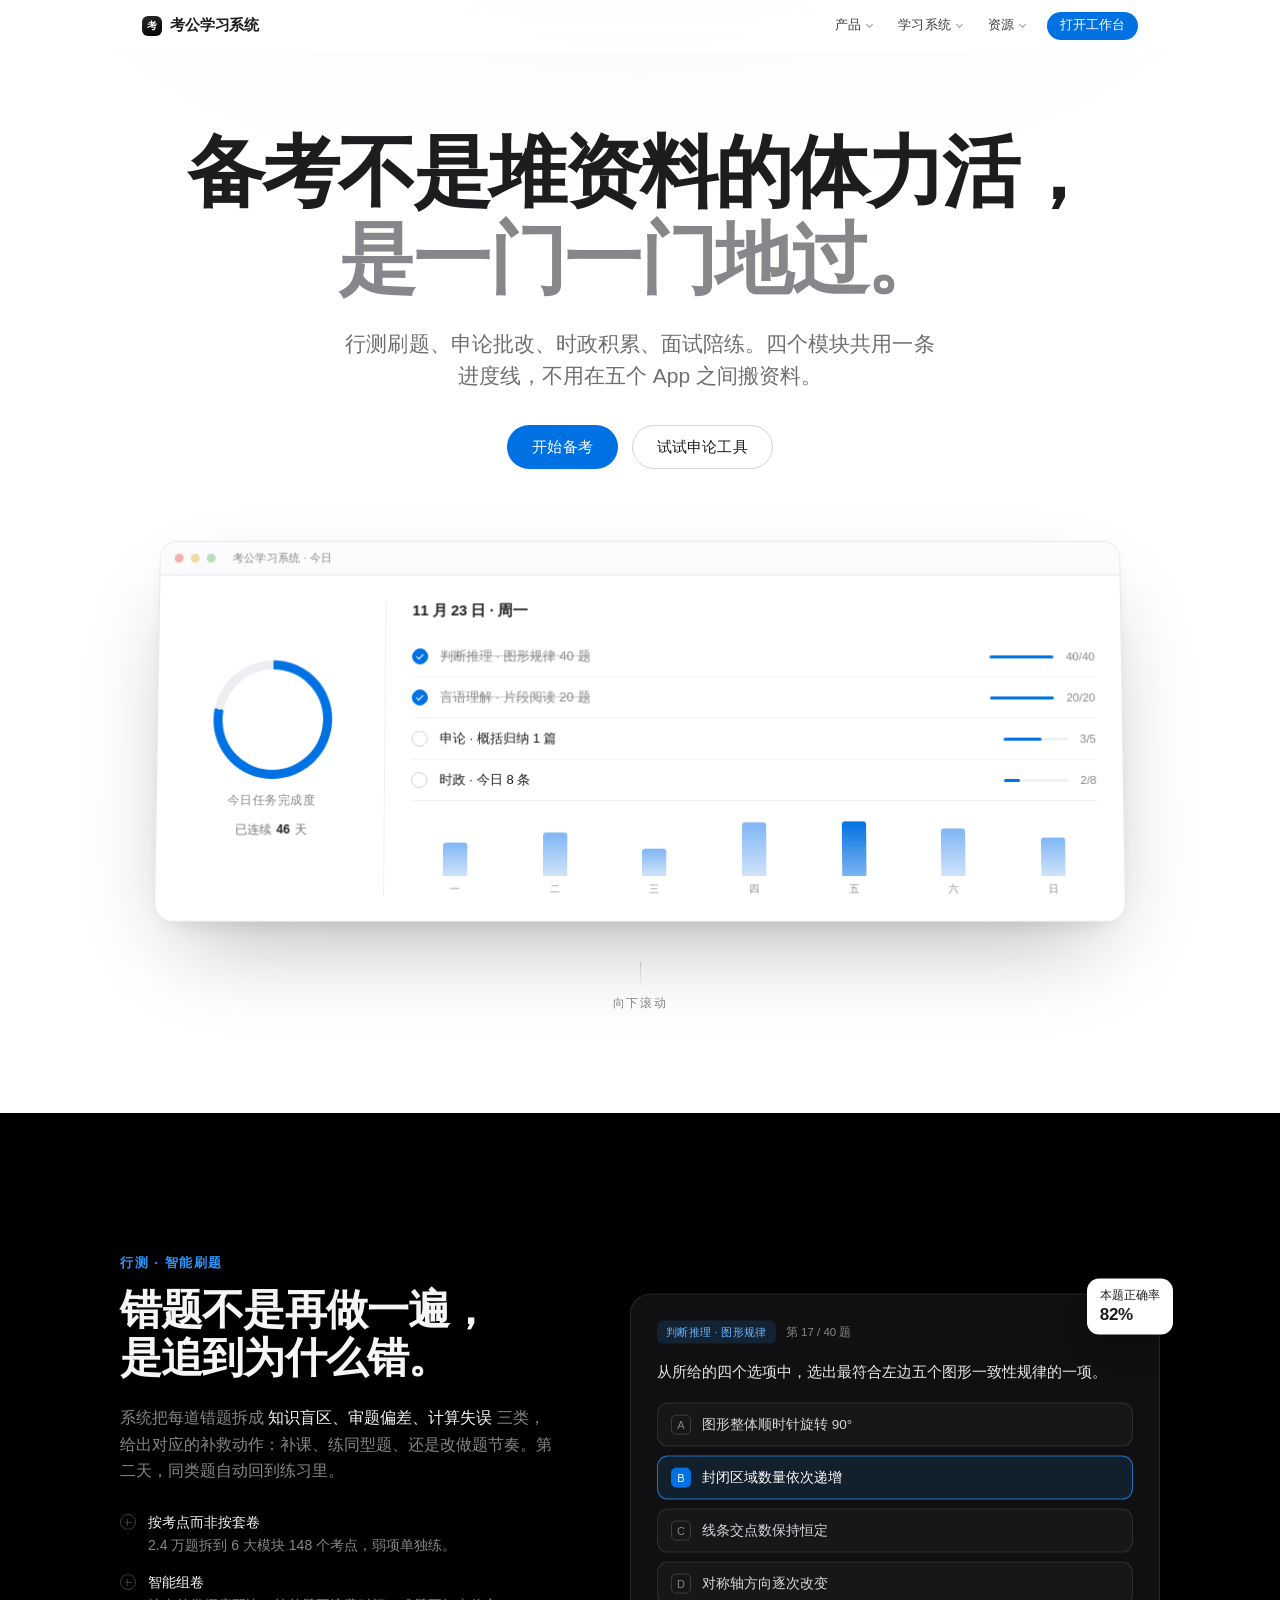
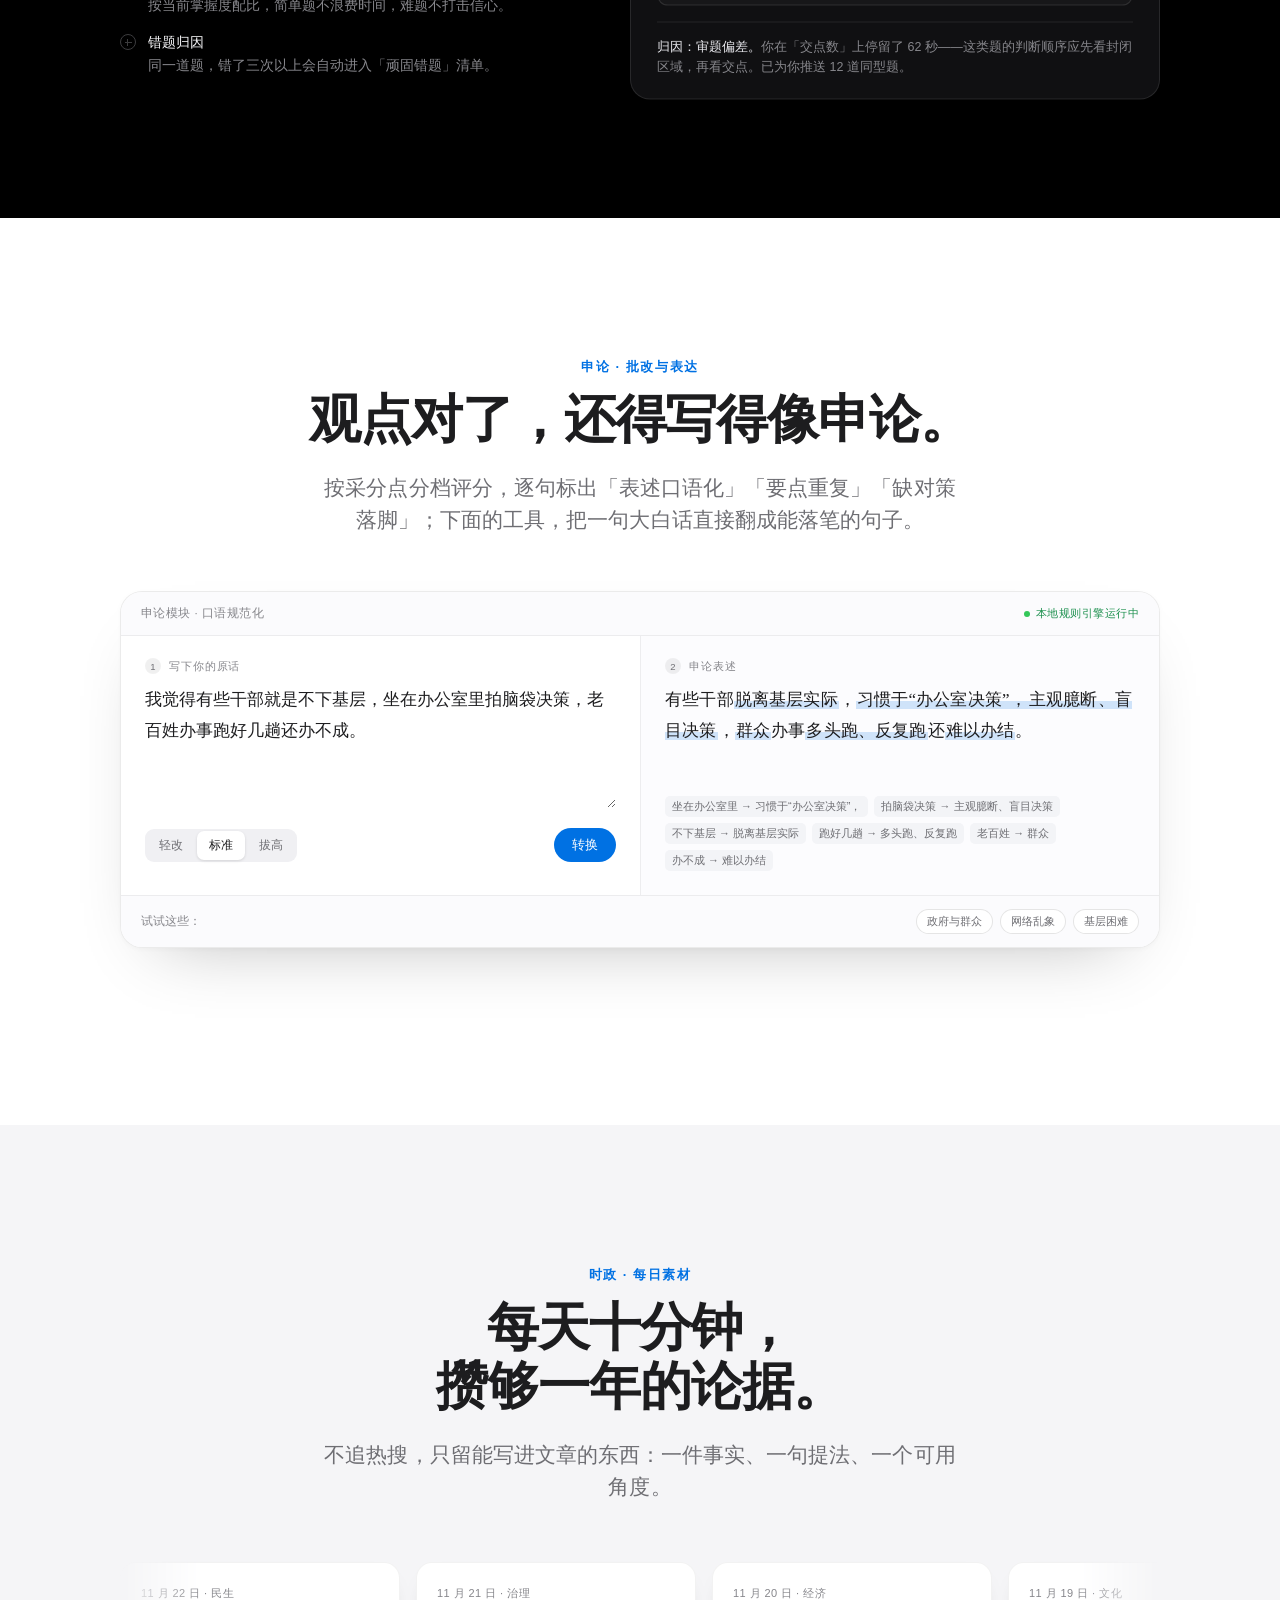
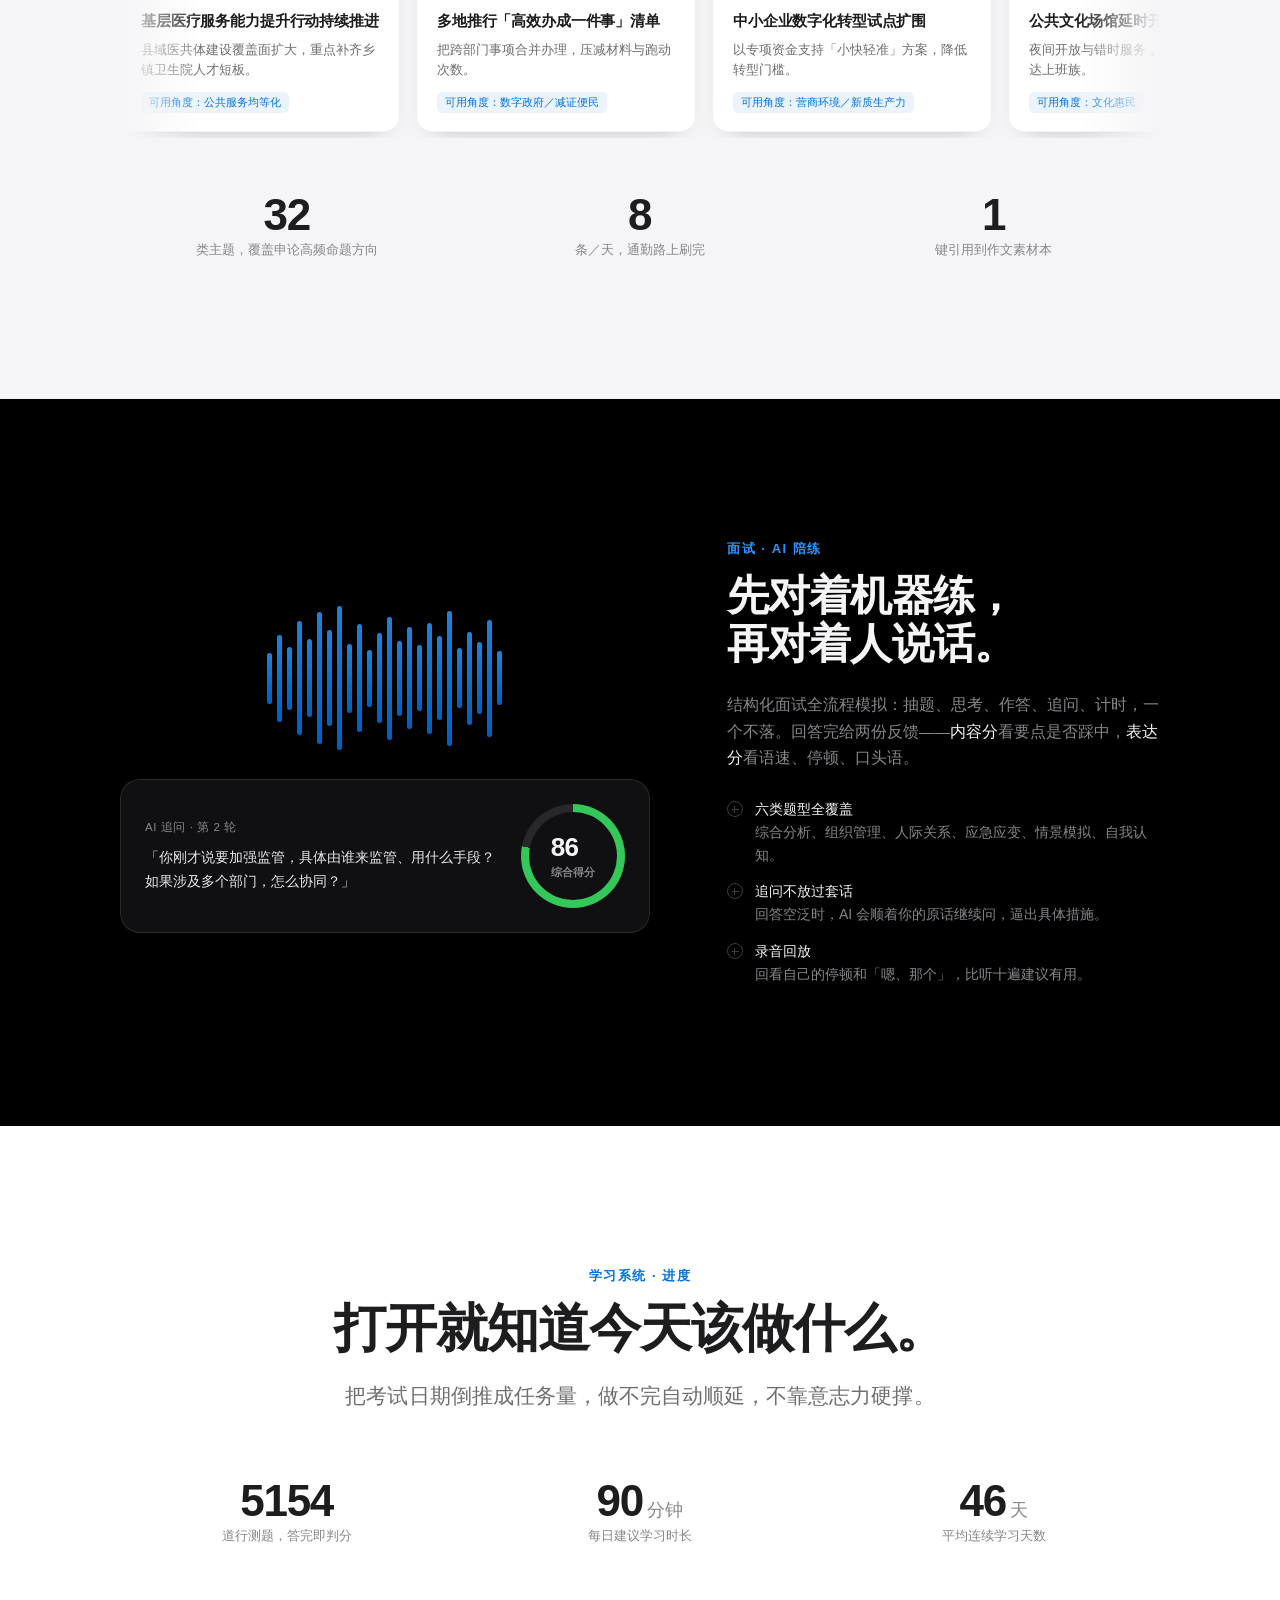
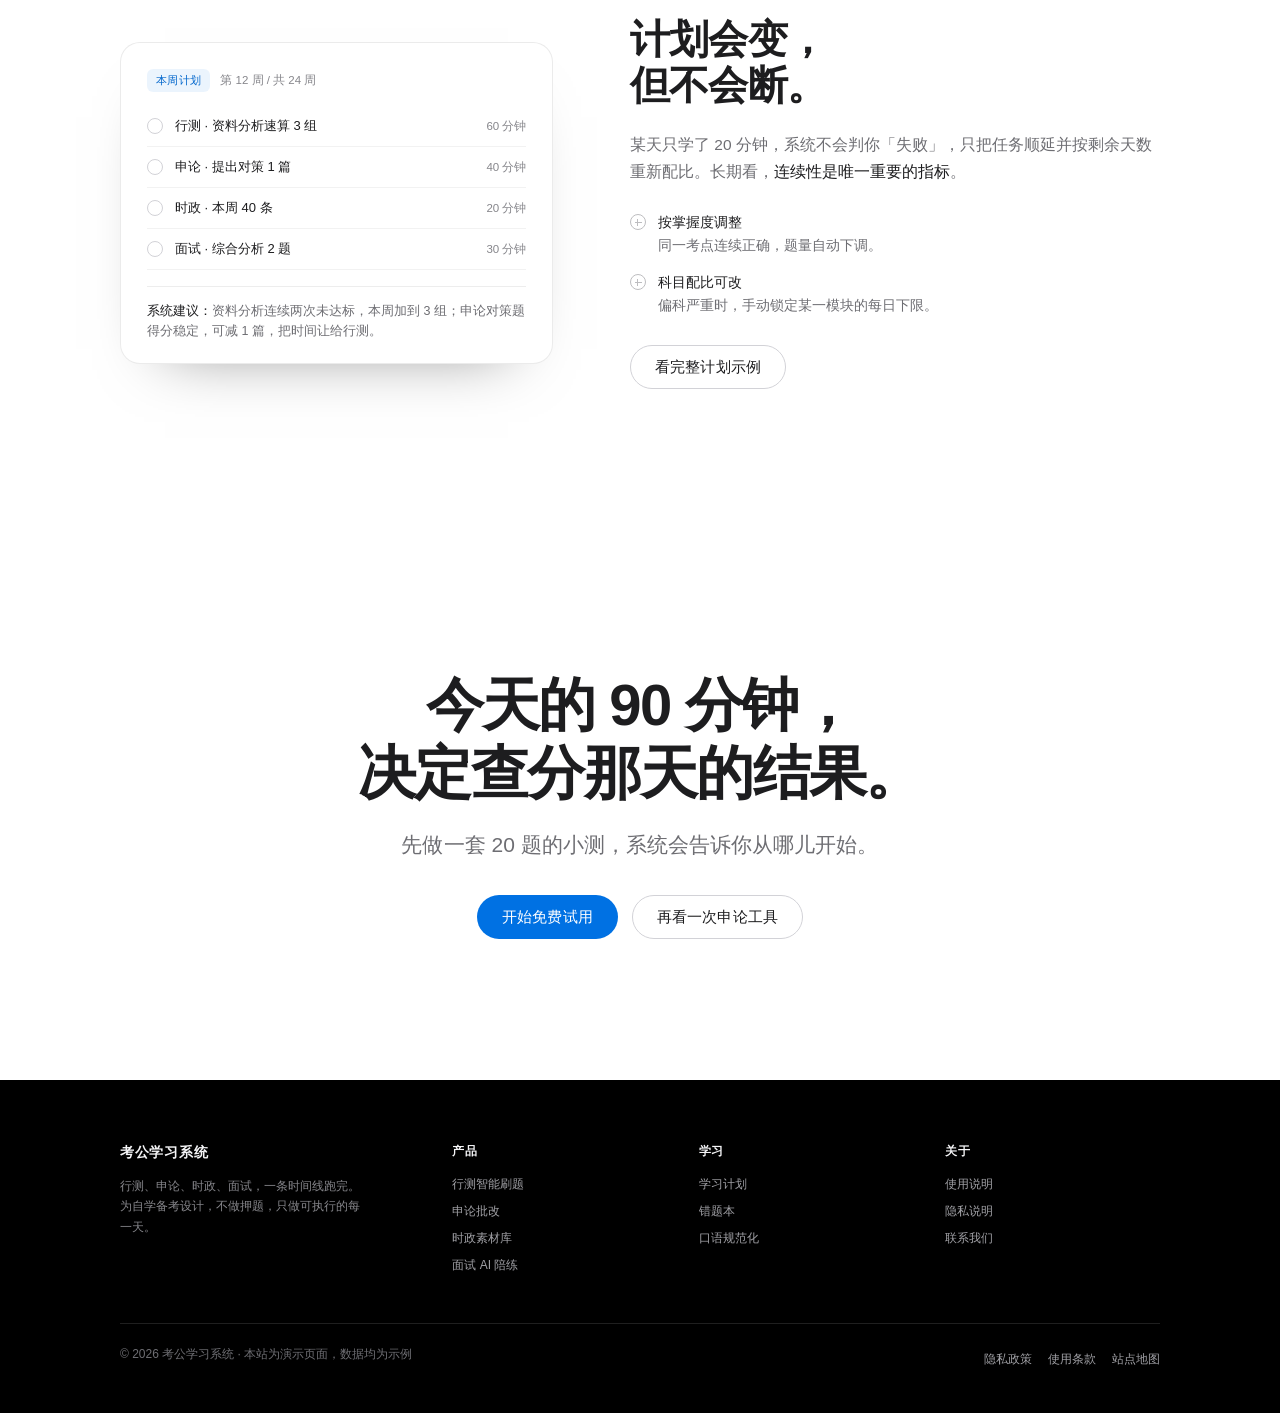
==== commit 658591bf: "update index.html" ====
--- a/index.html
+++ b/index.html
@@ -38,7 +38,7 @@
         <div class="menu">
           <div class="col">
             <h6>进度</h6>
-            <a href="app.html#today">每日任务与排期<span>按考试倒计时自动调</span></a>
+            <a href="app.html#today">每日任务与排期<span>按备考进度自动调</span></a>
             <a href="app.html#today">考点掌握度<span>哪些还没过，一眼看清</span></a>
           </div>
           <div class="col">
@@ -113,7 +113,6 @@
           <div class="win-main">
             <div class="win-head">
               <h4>11 月 23 日 · 周一</h4>
-              <small>距考试 156 天</small>
             </div>
             <div class="task done">
               <span class="dot"></span><span class="t">判断推理 · 图形规律 40 题</span>
@@ -338,7 +337,7 @@
     </div>
 
     <div class="stat-row" style="margin-top:clamp(40px,6vw,64px)">
-      <div class="stat reveal" style="--d:60ms"><b>156</b><span>距考试天数，每天自动重排</span></div>
+      <div class="stat reveal" style="--d:60ms"><b>5154</b><span>道行测题，答完即判分</span></div>
       <div class="stat reveal" style="--d:130ms"><b>90<small>分钟</small></b><span>每日建议学习时长</span></div>
       <div class="stat reveal" style="--d:200ms"><b>46<small>天</small></b><span>平均连续学习天数</span></div>
     </div>
@@ -377,7 +376,7 @@
 <!-- ================= CTA ================= -->
 <section class="sec cta-band">
   <div class="sec-inner sec-inner--narrow">
-    <h2 class="display reveal">今天的 90 分钟，<br>决定 156 天后的分数。</h2>
+    <h2 class="display reveal">今天的 90 分钟，<br>决定查分那天的结果。</h2>
     <p class="lede reveal" style="--d:100ms">先做一套 20 题的小测，系统会告诉你从哪儿开始。</p>
     <div class="pill-row reveal" style="--d:180ms">
       <a class="pill pill--blue" href="app.html#today">开始免费试用</a>
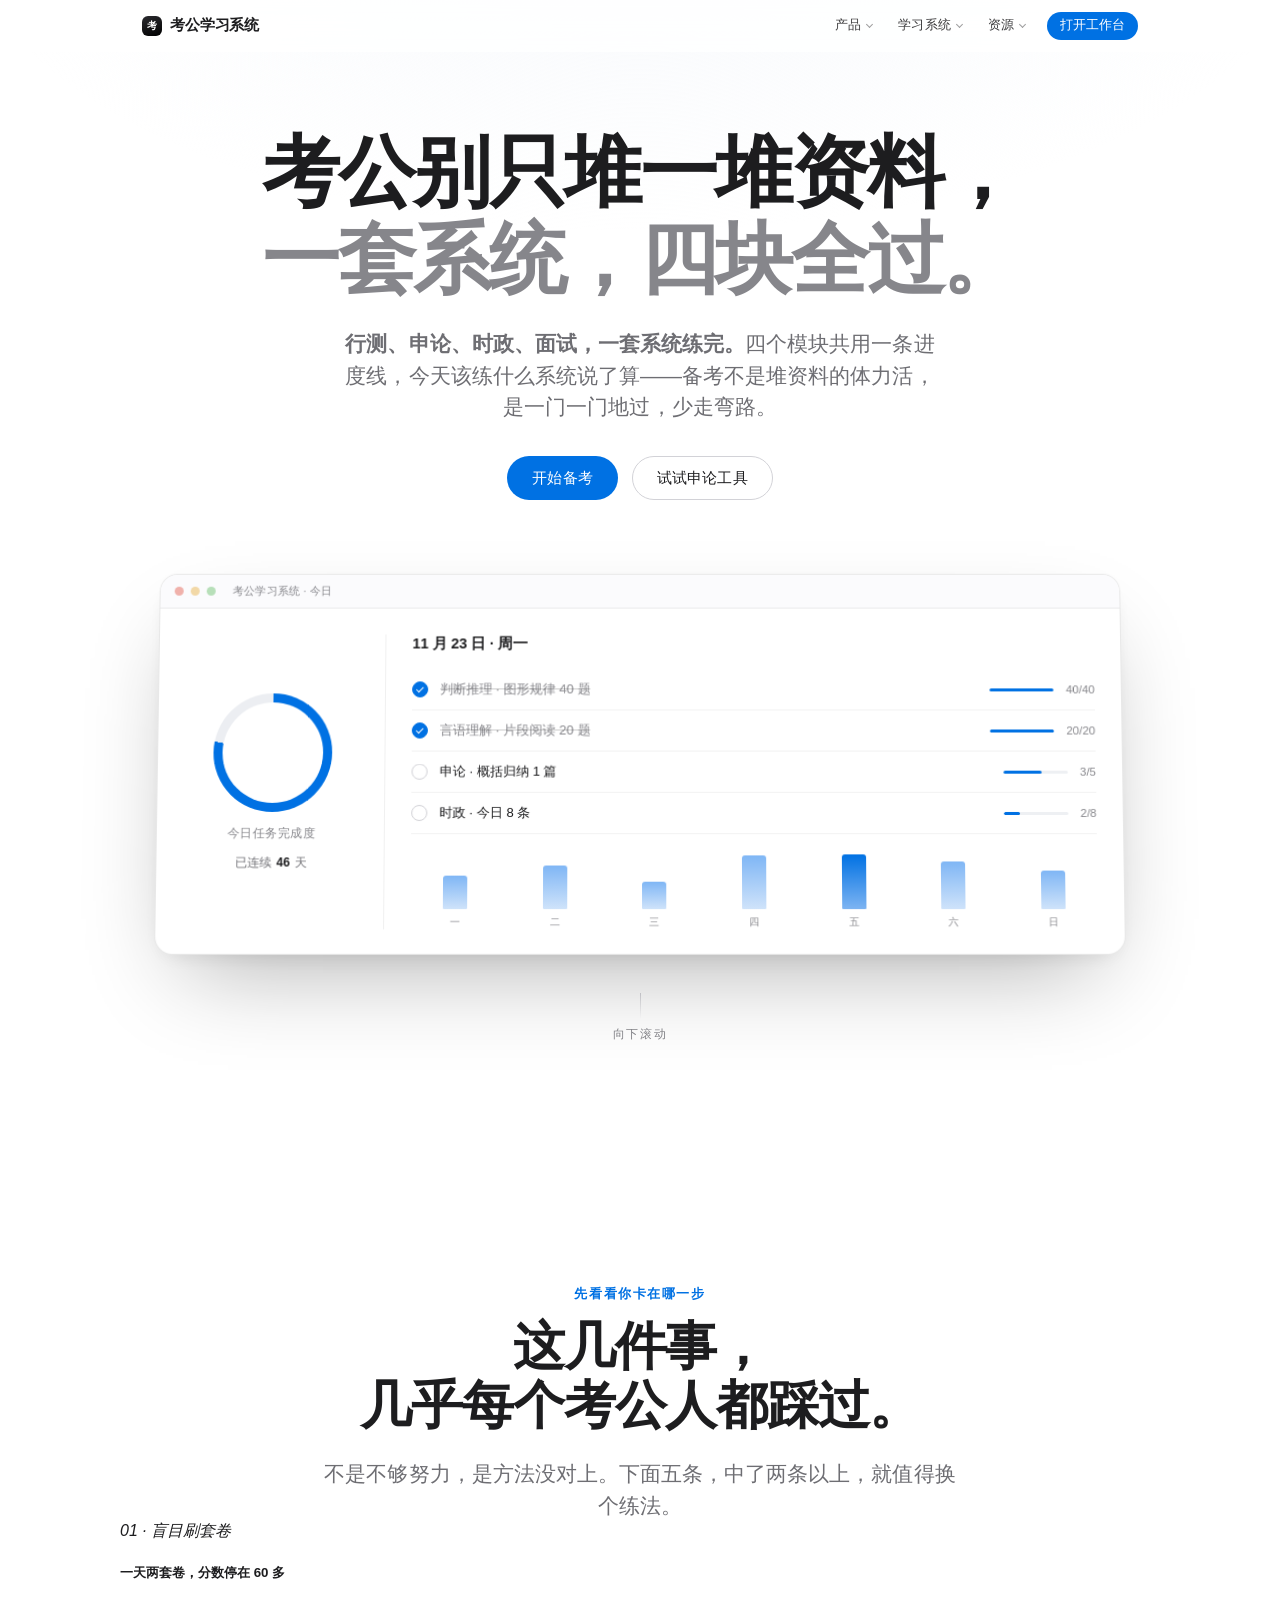
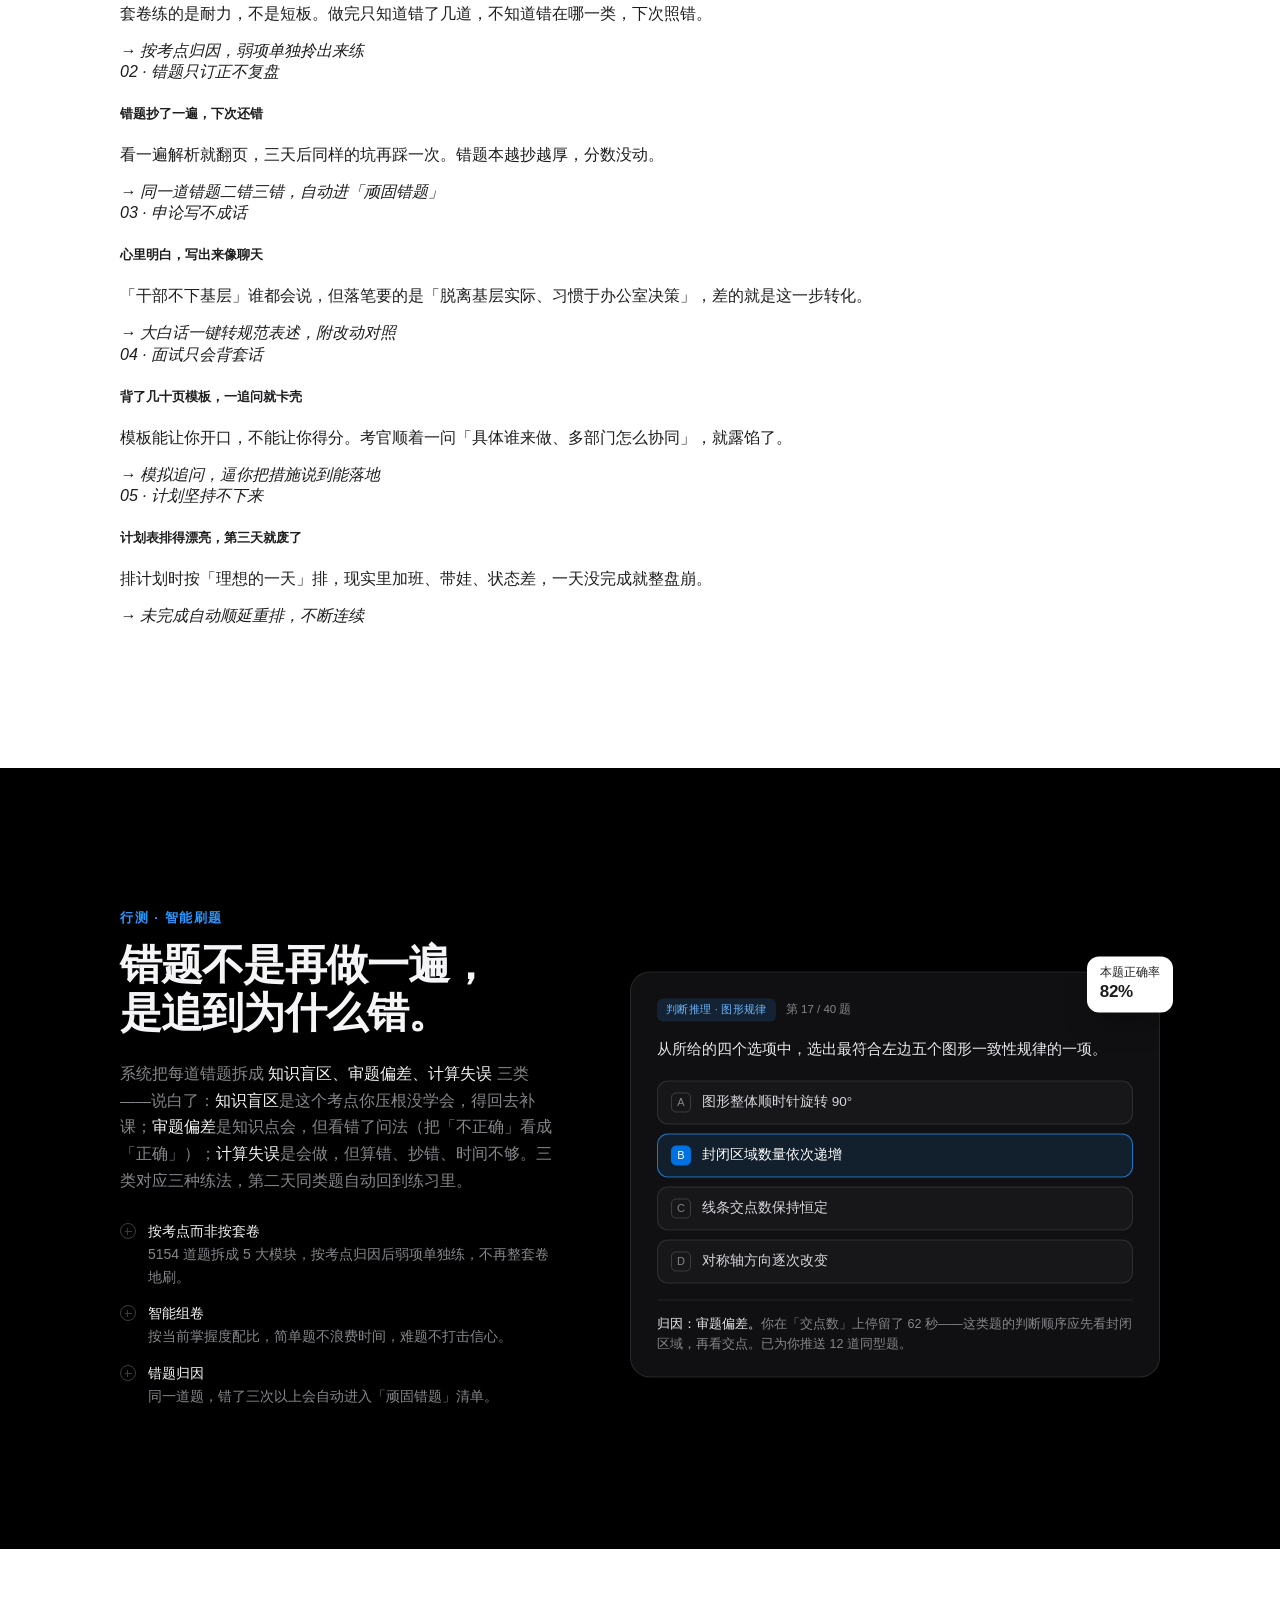
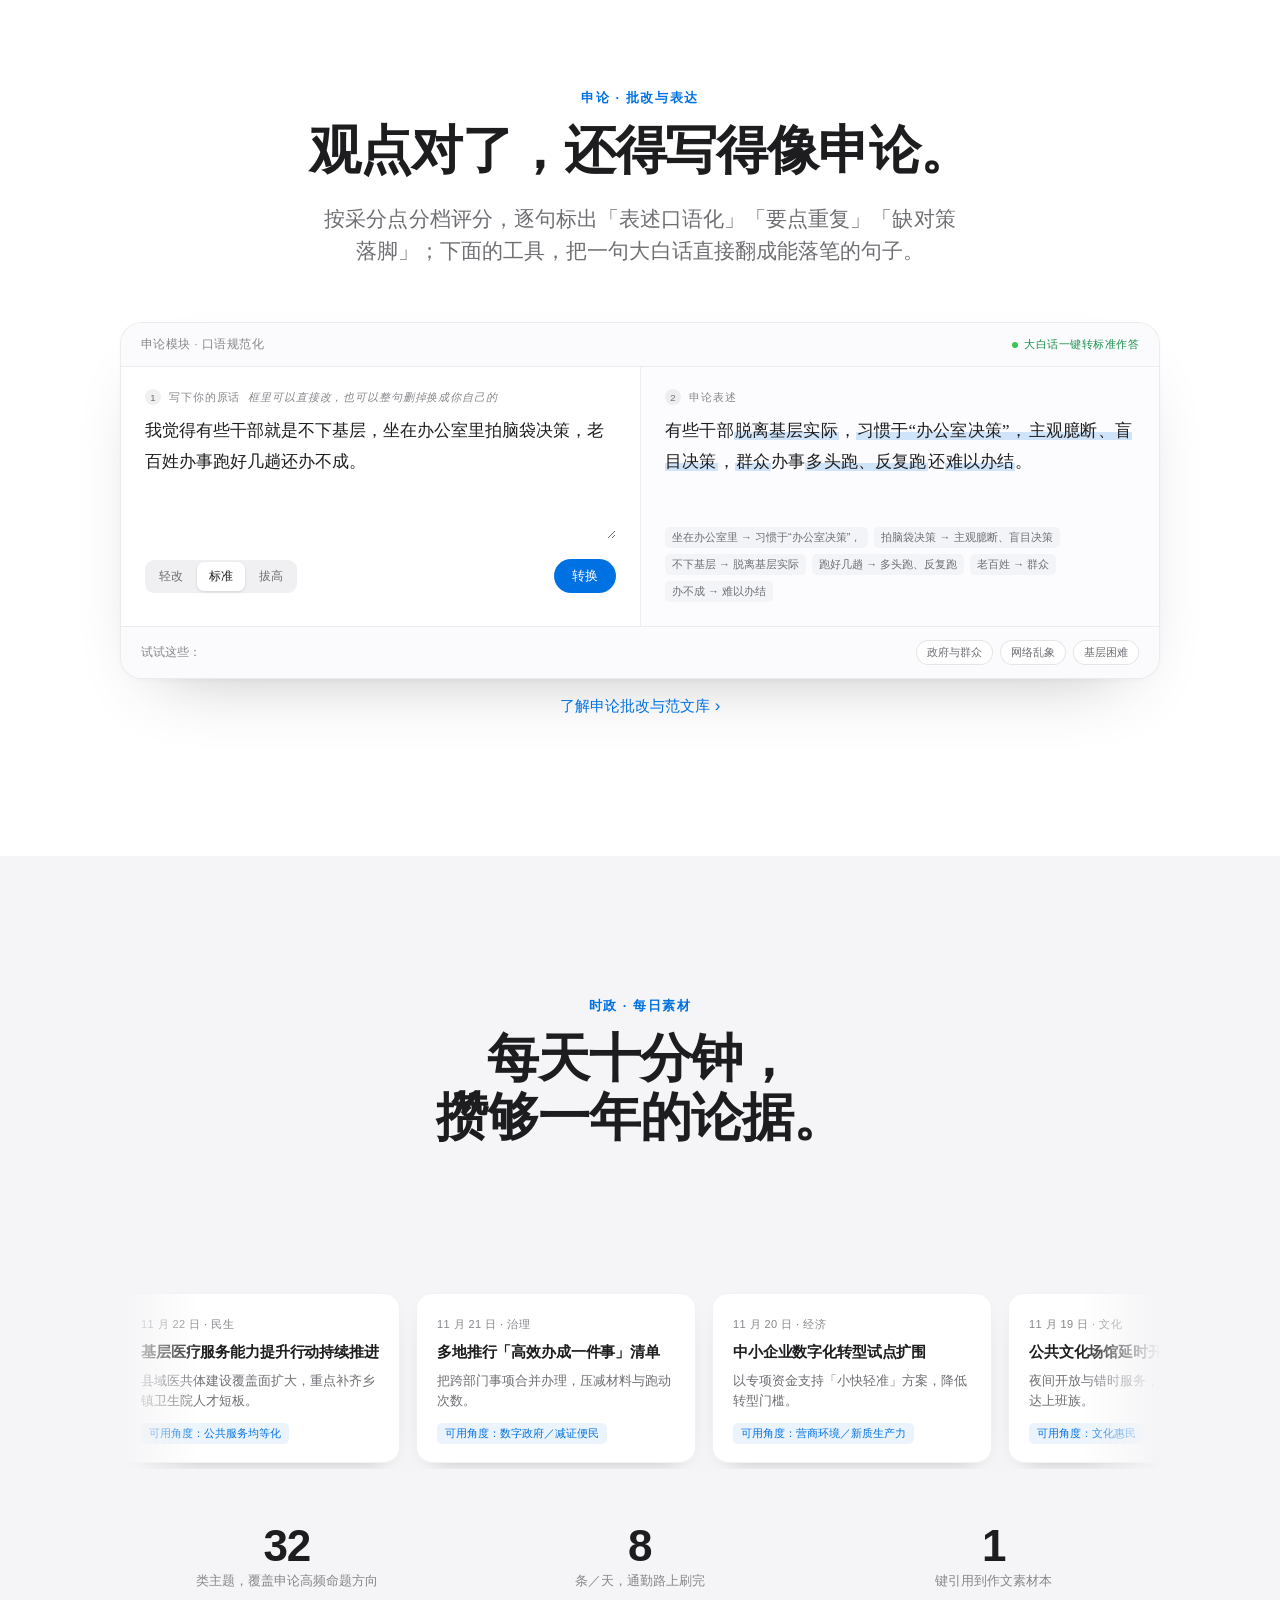
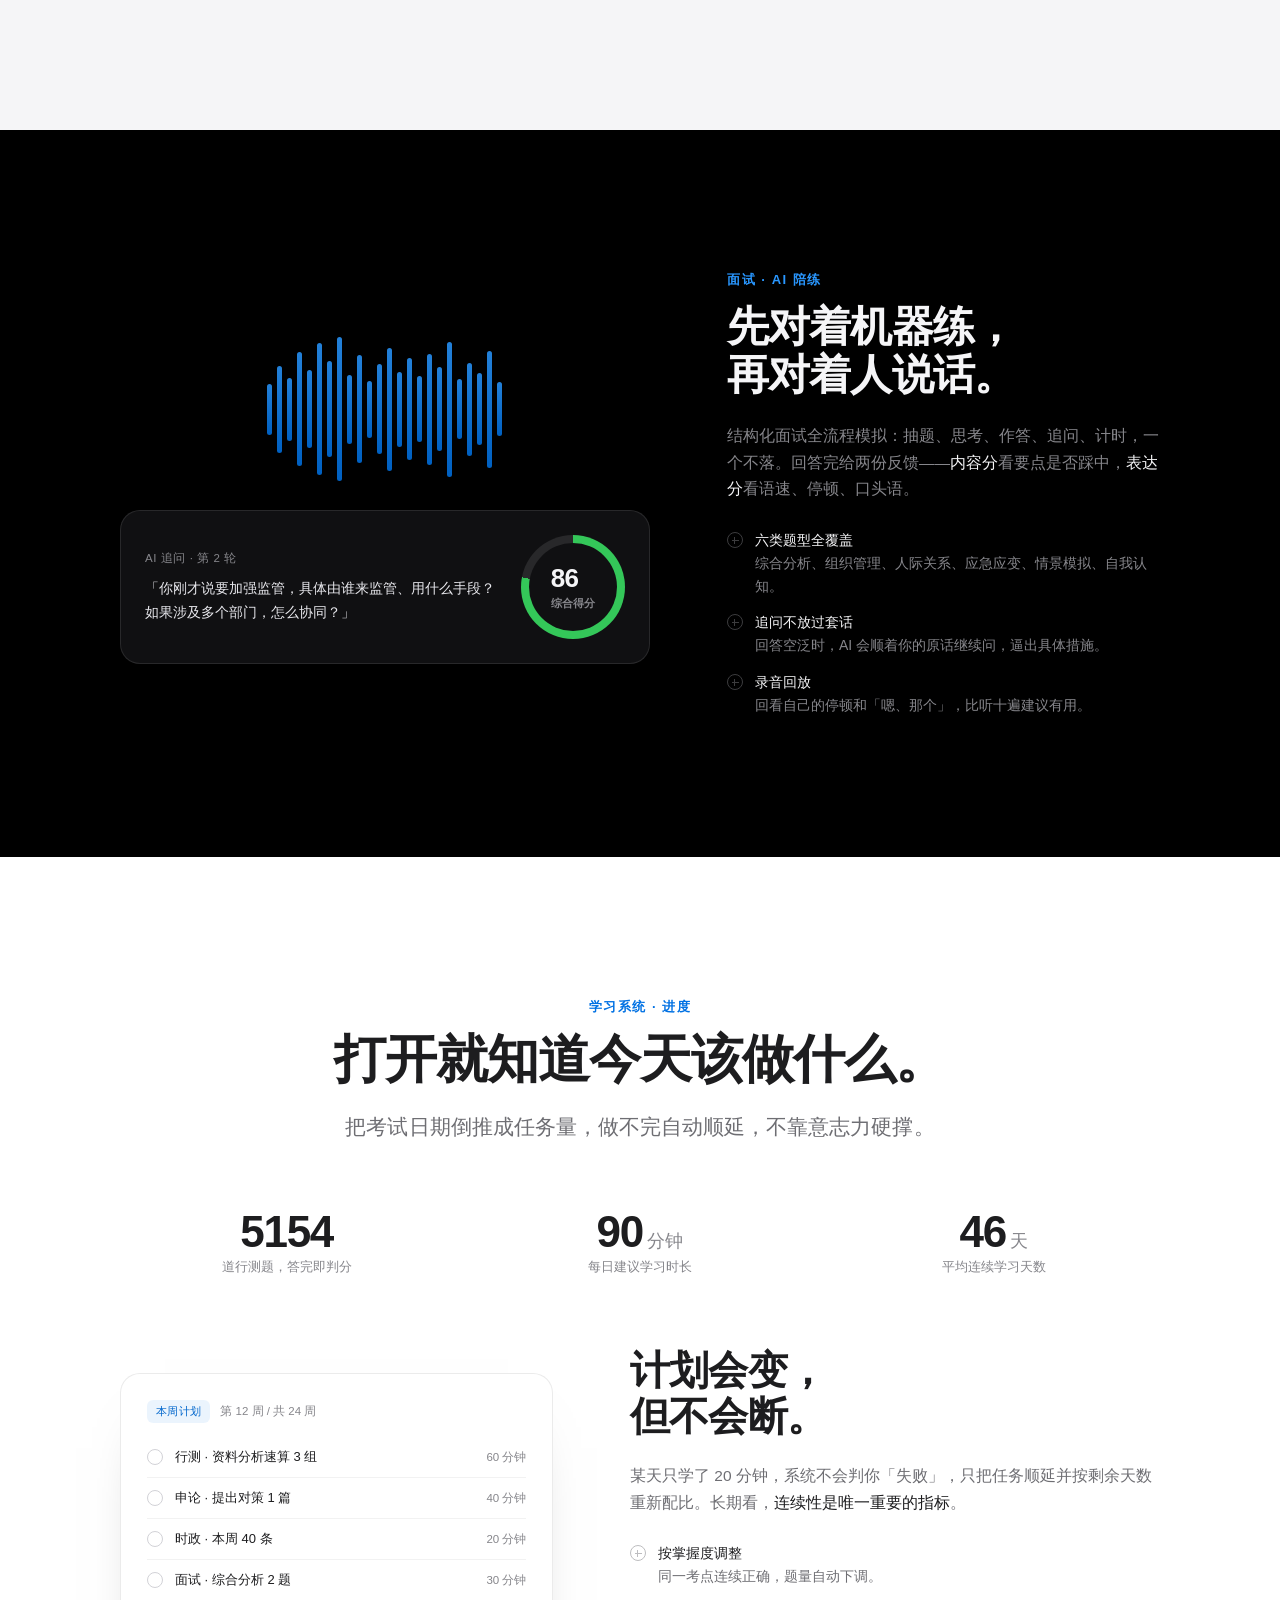
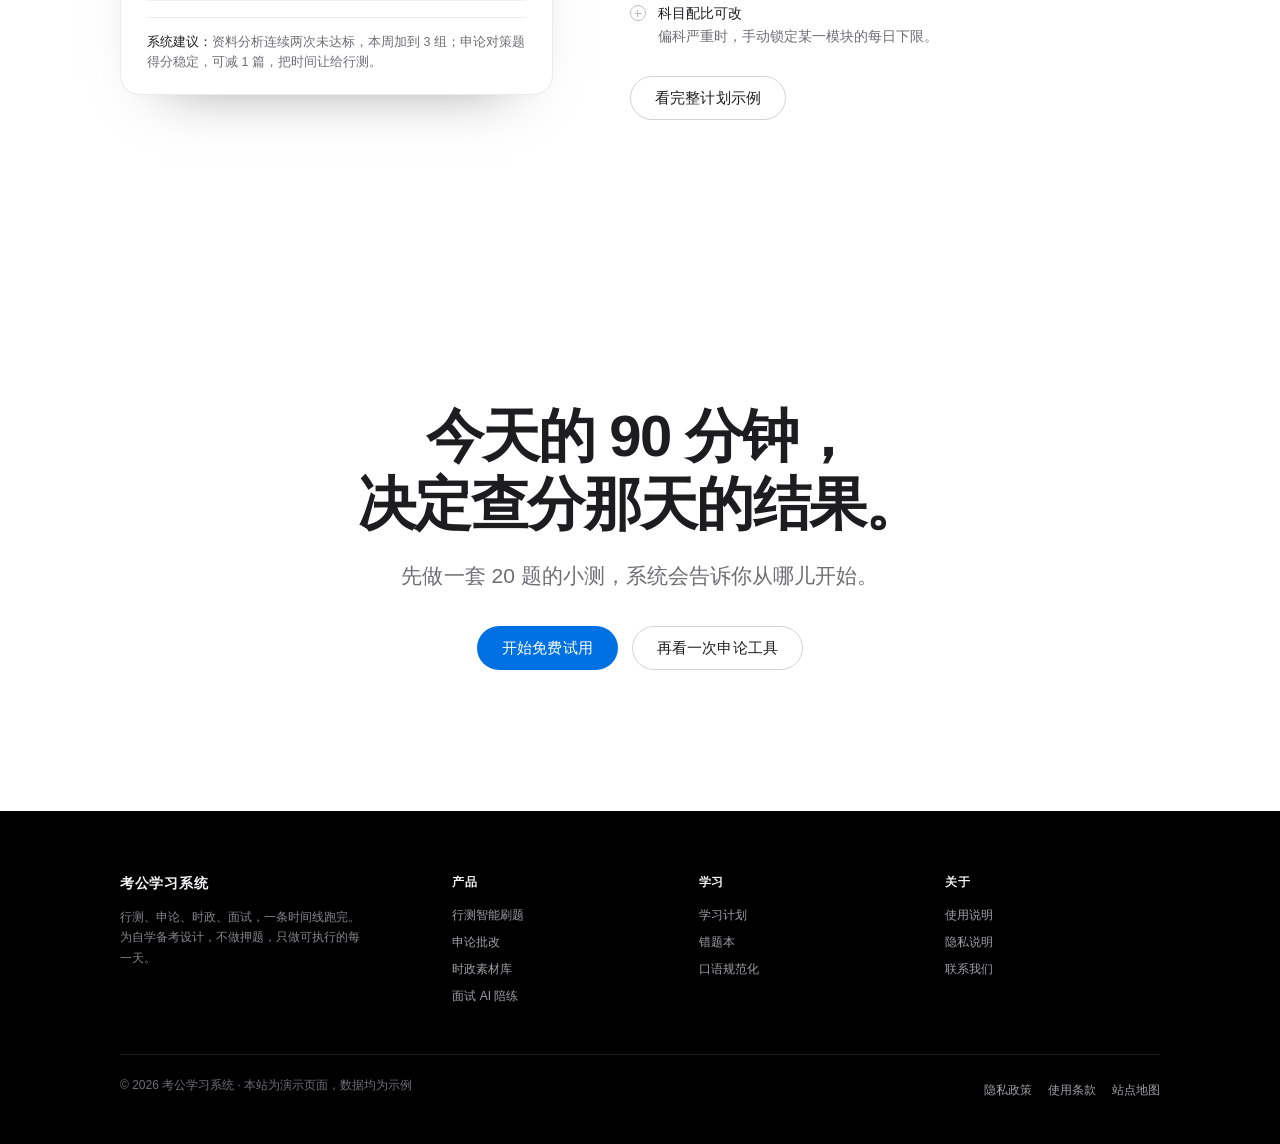
==== commit 9c8e82bb: "landing: value prop + pain section + interactive hero and demo" ====
--- a/index.html
+++ b/index.html
@@ -20,9 +20,9 @@
         <div class="menu">
           <div class="col">
             <h6>四个模块</h6>
-            <a href="app.html#xingce">行测 · 智能刷题<span>2.4 万题，按考点归因</span></a>
+            <a href="app.html#xingce">行测 · 智能刷题<span>5154 道题，按考点归因</span></a>
             <a href="app.html#shenlun">申论 · 批改与表达<span>采分点评分，逐句标注</span></a>
-            <a href="app.html#shizheng">时政 · 每日素材<span>32 类主题，可一键引用</span></a>
+            <a href="app.html#shizheng">时政 · 每日素材<span>8 类主题，可一键引用</span></a>
             <a href="app.html#mianshi">面试 · AI 陪练<span>全流程模拟与追问</span></a>
           </div>
           <div class="col">
@@ -79,7 +79,7 @@
     <h6>产品</h6>
     <a href="app.html#xingce">行测 · 智能刷题<small>错题归因</small></a>
     <a href="app.html#shenlun">申论 · 批改与表达<small>逐句标注</small></a>
-    <a href="app.html#shizheng">时政 · 每日素材<small>32 类主题</small></a>
+    <a href="app.html#shizheng">时政 · 每日素材<small>8 类主题</small></a>
     <a href="app.html#mianshi">面试 · AI 陪练<small>全流程模拟</small></a>
   </div>
   <div class="grp">
@@ -94,8 +94,8 @@
 <main id="top">
 <section class="sec sec--full hero">
   <div class="sec-inner">
-    <h1 class="reveal" style="--d:80ms">备考不是堆资料的体力活，<br><em>是一门一门地过。</em></h1>
-    <p class="lede reveal" style="--d:160ms">行测刷题、申论批改、时政积累、面试陪练。四个模块共用一条进度线，不用在五个 App 之间搬资料。</p>
+    <h1 class="reveal" style="--d:80ms">考公别只堆一堆资料，<br><em>一套系统，四块全过。</em></h1>
+    <p class="lede reveal" style="--d:160ms"><strong>行测、申论、时政、面试，一套系统练完。</strong>四个模块共用一条进度线，今天该练什么系统说了算——备考不是堆资料的体力活，是一门一门地过，少走弯路。</p>
     <div class="pill-row reveal" style="--d:240ms">
       <a class="pill pill--blue" href="app.html#today">开始备考</a>
       <a class="pill pill--ghost" href="#demo">试试申论工具</a>
@@ -112,7 +112,7 @@
           </div>
           <div class="win-main">
             <div class="win-head">
-              <h4>11 月 23 日 · 周一</h4>
+              <h4 id="winDate">11 月 23 日 · 周一</h4>
             </div>
             <div class="task done">
               <span class="dot"></span><span class="t">判断推理 · 图形规律 40 题</span>
@@ -144,7 +144,51 @@
       </div>
     </div>
 
-    <div class="scroll-cue"><span></span>向下滚动</div>
+    <a class="scroll-cue" href="#pain"><span></span>向下滚动</a>
+  </div>
+</section>
+
+<!-- ================= 痛点共鸣 ================= -->
+<section class="sec" id="pain">
+  <div class="sec-inner">
+    <div class="center">
+      <p class="eyebrow reveal">先看看你卡在哪一步</p>
+      <h2 class="display display--sm reveal" style="--d:60ms">这几件事，<br>几乎每个考公人都踩过。</h2>
+      <p class="lede reveal" style="--d:120ms">不是不够努力，是方法没对上。下面五条，中了两条以上，就值得换个练法。</p>
+    </div>
+
+    <div class="pain-grid">
+      <div class="pain reveal" style="--d:100ms">
+        <i>01 · 盲目刷套卷</i>
+        <h5>一天两套卷，分数停在 60 多</h5>
+        <p>套卷练的是耐力，不是短板。做完只知道错了几道，不知道错在哪一类，下次照错。</p>
+        <em>→ 按考点归因，弱项单独拎出来练</em>
+      </div>
+      <div class="pain reveal" style="--d:140ms">
+        <i>02 · 错题只订正不复盘</i>
+        <h5>错题抄了一遍，下次还错</h5>
+        <p>看一遍解析就翻页，三天后同样的坑再踩一次。错题本越抄越厚，分数没动。</p>
+        <em>→ 同一道错题二错三错，自动进「顽固错题」</em>
+      </div>
+      <div class="pain reveal" style="--d:180ms">
+        <i>03 · 申论写不成话</i>
+        <h5>心里明白，写出来像聊天</h5>
+        <p>「干部不下基层」谁都会说，但落笔要的是「脱离基层实际、习惯于办公室决策」，差的就是这一步转化。</p>
+        <em>→ 大白话一键转规范表述，附改动对照</em>
+      </div>
+      <div class="pain reveal" style="--d:220ms">
+        <i>04 · 面试只会背套话</i>
+        <h5>背了几十页模板，一追问就卡壳</h5>
+        <p>模板能让你开口，不能让你得分。考官顺着一问「具体谁来做、多部门怎么协同」，就露馅了。</p>
+        <em>→ 模拟追问，逼你把措施说到能落地</em>
+      </div>
+      <div class="pain reveal" style="--d:260ms">
+        <i>05 · 计划坚持不下来</i>
+        <h5>计划表排得漂亮，第三天就废了</h5>
+        <p>排计划时按「理想的一天」排，现实里加班、带娃、状态差，一天没完成就整盘崩。</p>
+        <em>→ 未完成自动顺延重排，不断连续</em>
+      </div>
+    </div>
   </div>
 </section>
 
@@ -155,9 +199,9 @@
       <div>
         <p class="eyebrow reveal">行测 · 智能刷题</p>
         <h2 class="display display--sm reveal" style="--d:60ms">错题不是再做一遍，<br>是追到为什么错。</h2>
-        <p class="copy reveal" style="--d:120ms">系统把每道错题拆成 <strong>知识盲区、审题偏差、计算失误</strong> 三类，给出对应的补救动作：补课、练同型题、还是改做题节奏。第二天，同类题自动回到练习里。</p>
+        <p class="copy reveal" style="--d:120ms">系统把每道错题拆成 <strong>知识盲区、审题偏差、计算失误</strong> 三类——说白了：<strong>知识盲区</strong>是这个考点你压根没学会，得回去补课；<strong>审题偏差</strong>是知识点会，但看错了问法（把「不正确」看成「正确」）；<strong>计算失误</strong>是会做，但算错、抄错、时间不够。三类对应三种练法，第二天同类题自动回到练习里。</p>
         <ul class="feat-list">
-          <li class="reveal" style="--d:180ms"><span><b>按考点而非按套卷</b>2.4 万题拆到 6 大模块 148 个考点，弱项单独练。</span></li>
+          <li class="reveal" style="--d:180ms"><span><b>按考点而非按套卷</b>5154 道题拆成 5 大模块，按考点归因后弱项单独练，不再整套卷地刷。</span></li>
           <li class="reveal" style="--d:230ms"><span><b>智能组卷</b>按当前掌握度配比，简单题不浪费时间，难题不打击信心。</span></li>
           <li class="reveal" style="--d:280ms"><span><b>错题归因</b>同一道题，错了三次以上会自动进入「顽固错题」清单。</span></li>
         </ul>
@@ -196,12 +240,12 @@
     <div class="demo-wrap reveal" id="demo" style="--d:160ms">
       <div class="demo-top">
         <span>申论模块 · 口语规范化</span>
-        <span class="live"><i></i>本地规则引擎运行中</span>
+        <span class="live"><i></i>大白话一键转标准作答</span>
       </div>
       <div class="demo-grid">
         <div class="demo-cell">
-          <div class="demo-label"><span class="num">1</span>写下你的原话</div>
-          <textarea id="slIn" placeholder="例：我觉得有些干部就是不下基层，坐在办公室里拍脑袋决策。">我觉得有些干部就是不下基层，坐在办公室里拍脑袋决策，老百姓办事跑好几趟还办不成。</textarea>
+          <div class="demo-label"><span class="num">1</span>写下你的原话<em class="demo-hint">框里可以直接改，也可以整句删掉换成你自己的</em></div>
+          <textarea id="slIn" spellcheck="false" autocomplete="off" placeholder="在这里输入你的一句大白话，比如：我觉得有些干部就是不下基层，坐在办公室里拍脑袋决策。">我觉得有些干部就是不下基层，坐在办公室里拍脑袋决策，老百姓办事跑好几趟还办不成。</textarea>
           <div class="demo-row">
             <div class="seg" id="slLevel">
               <button type="button" data-l="light">轻改</button>
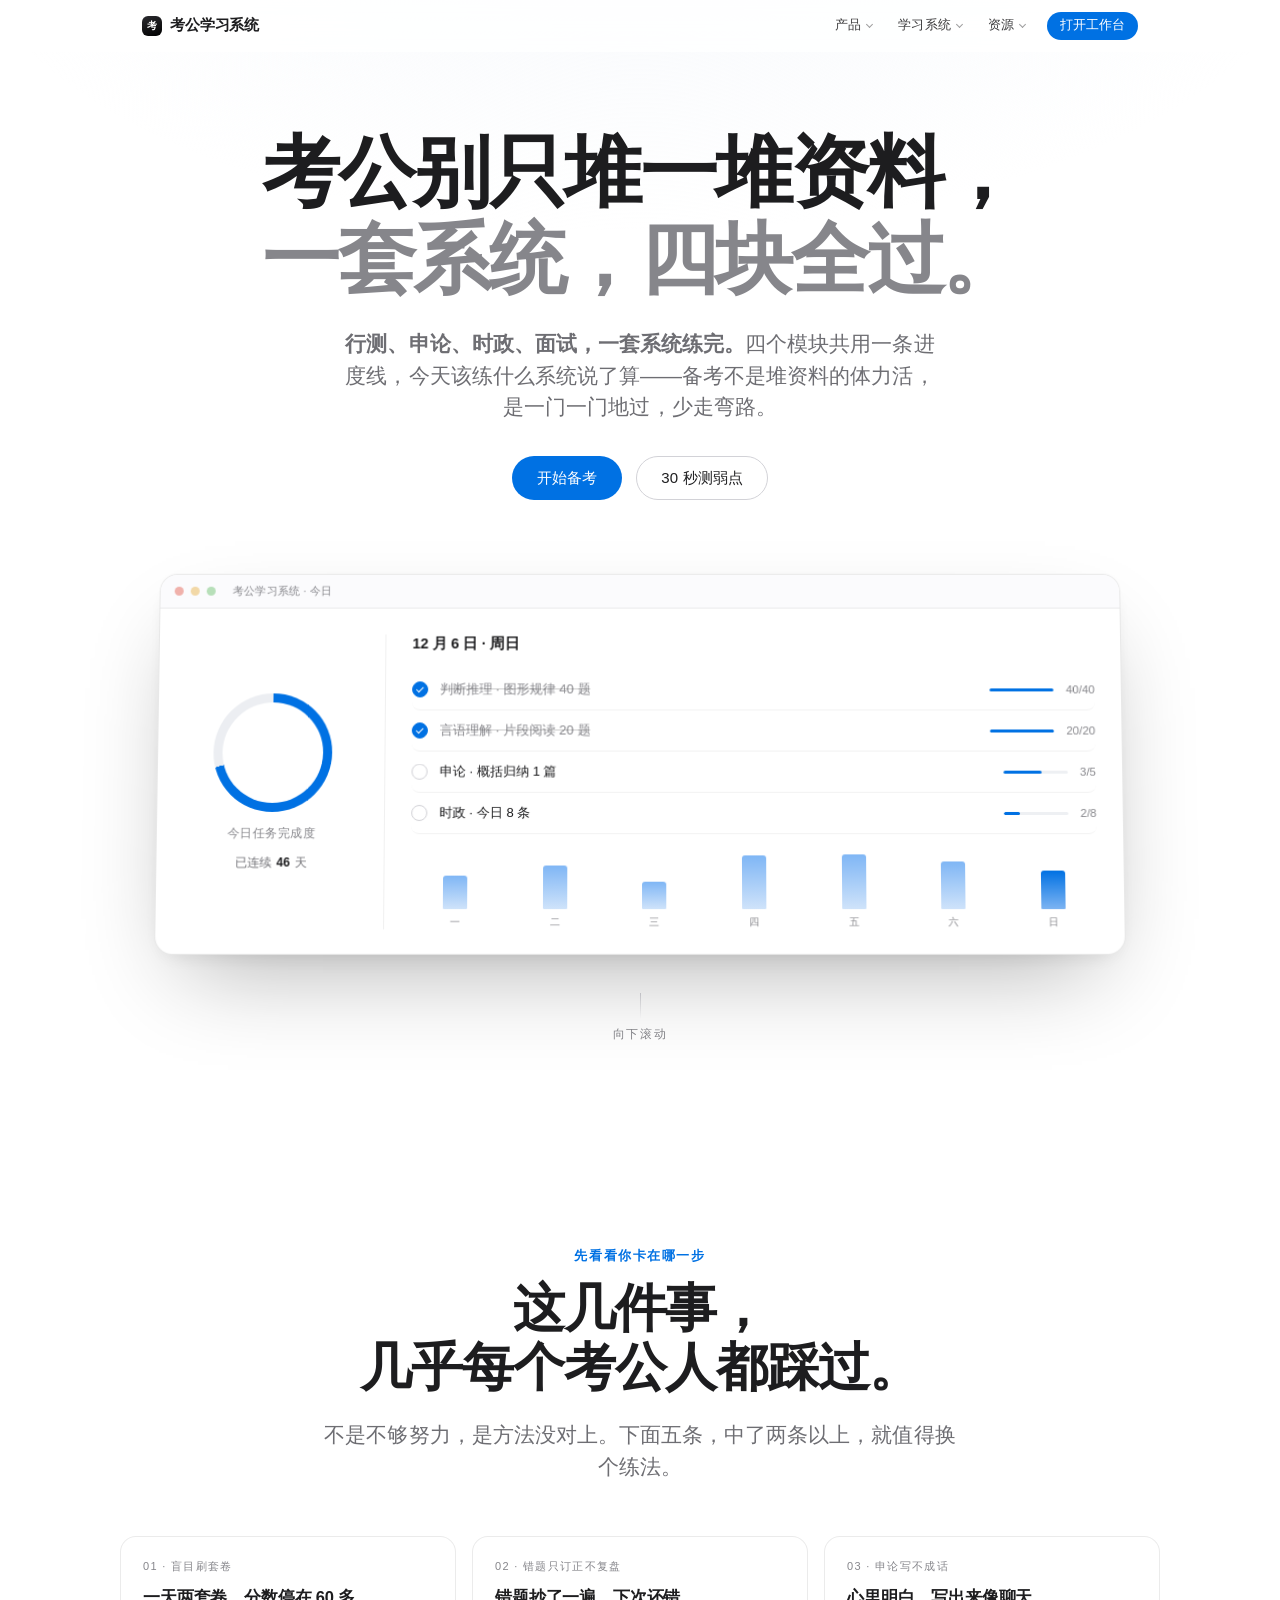
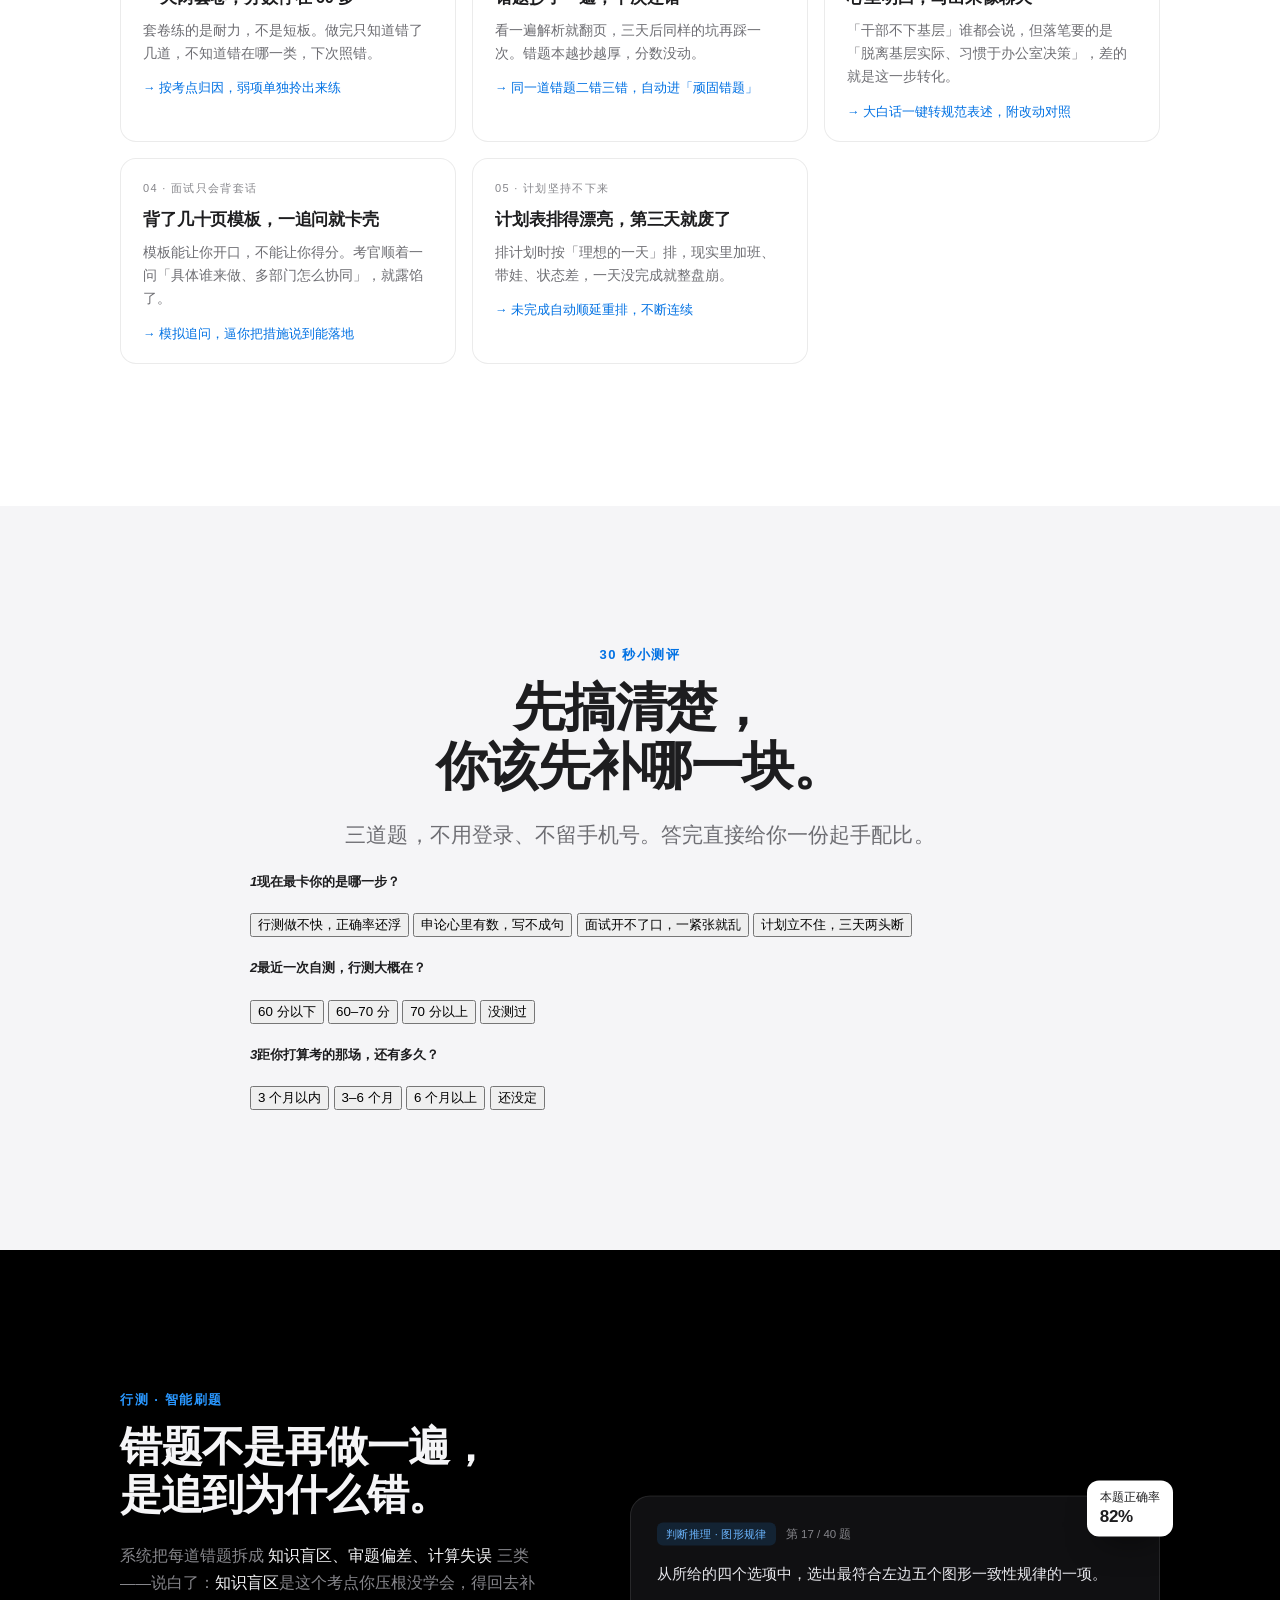
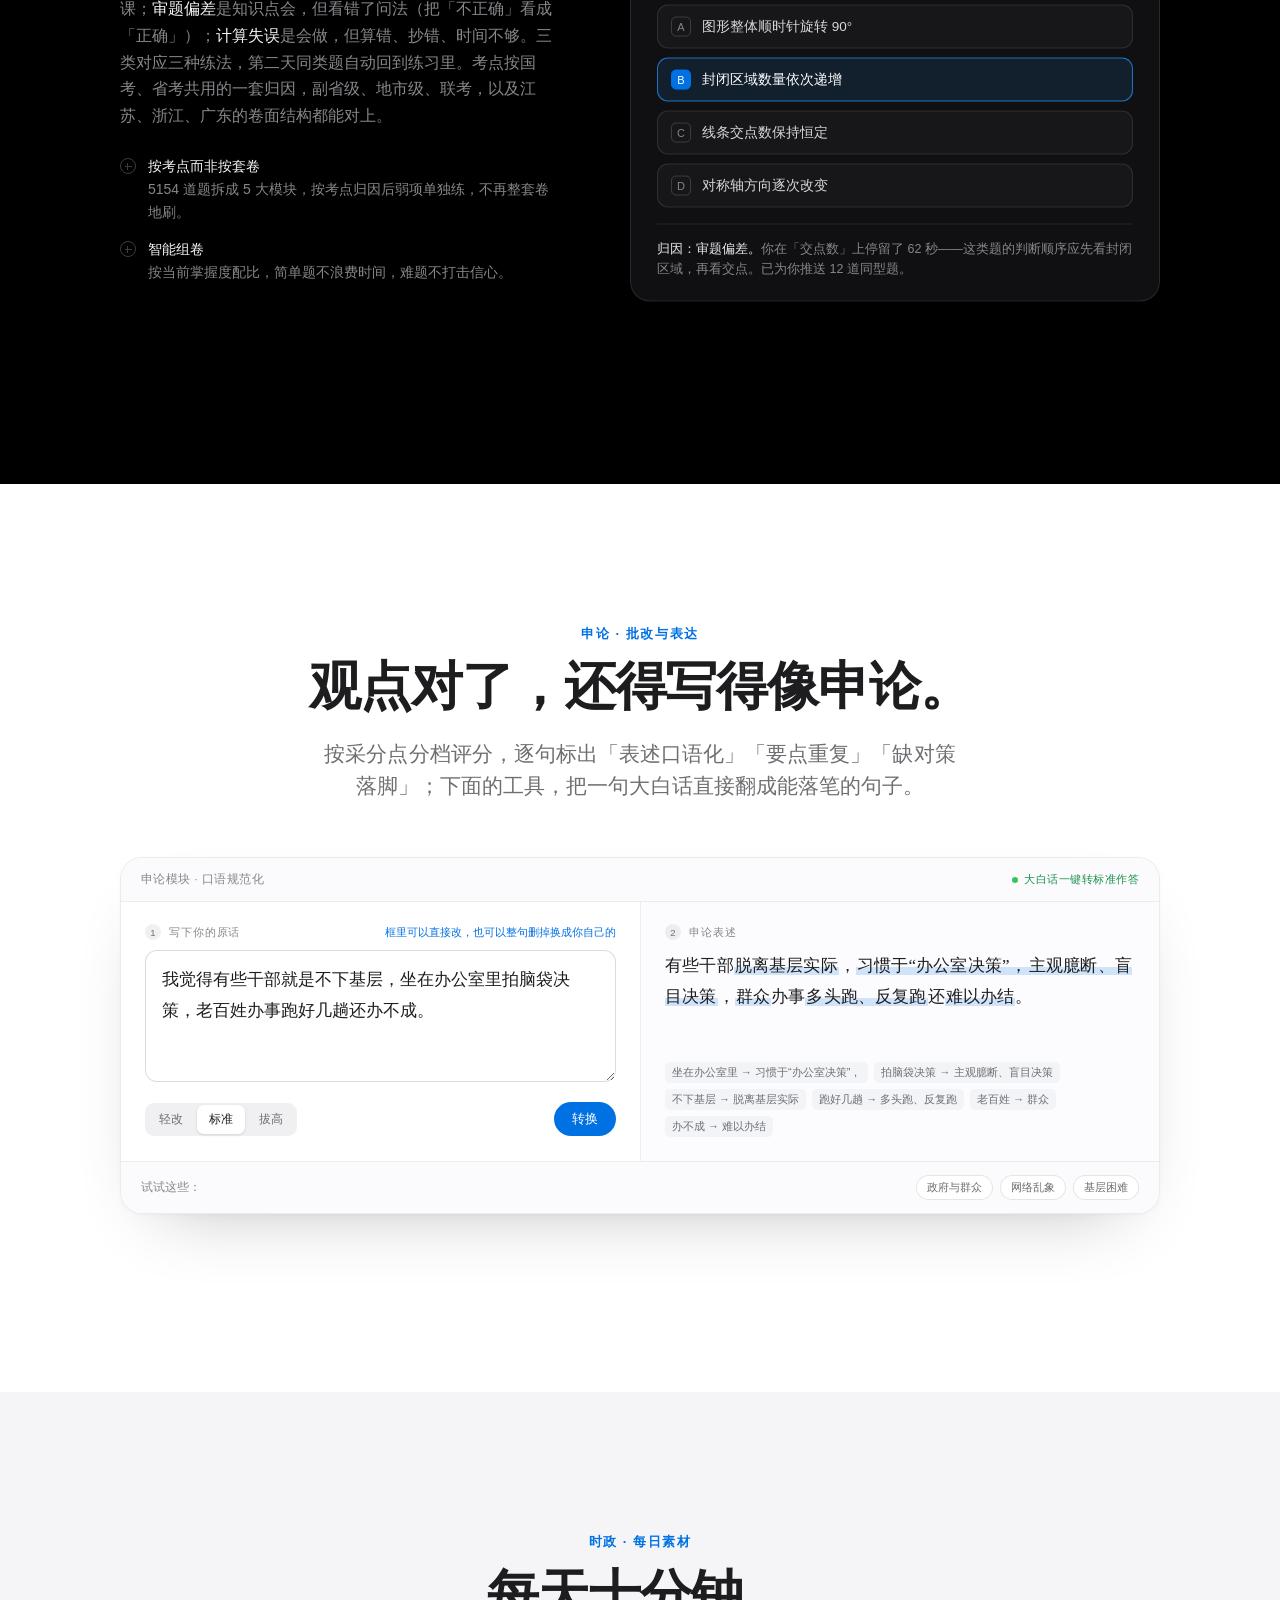
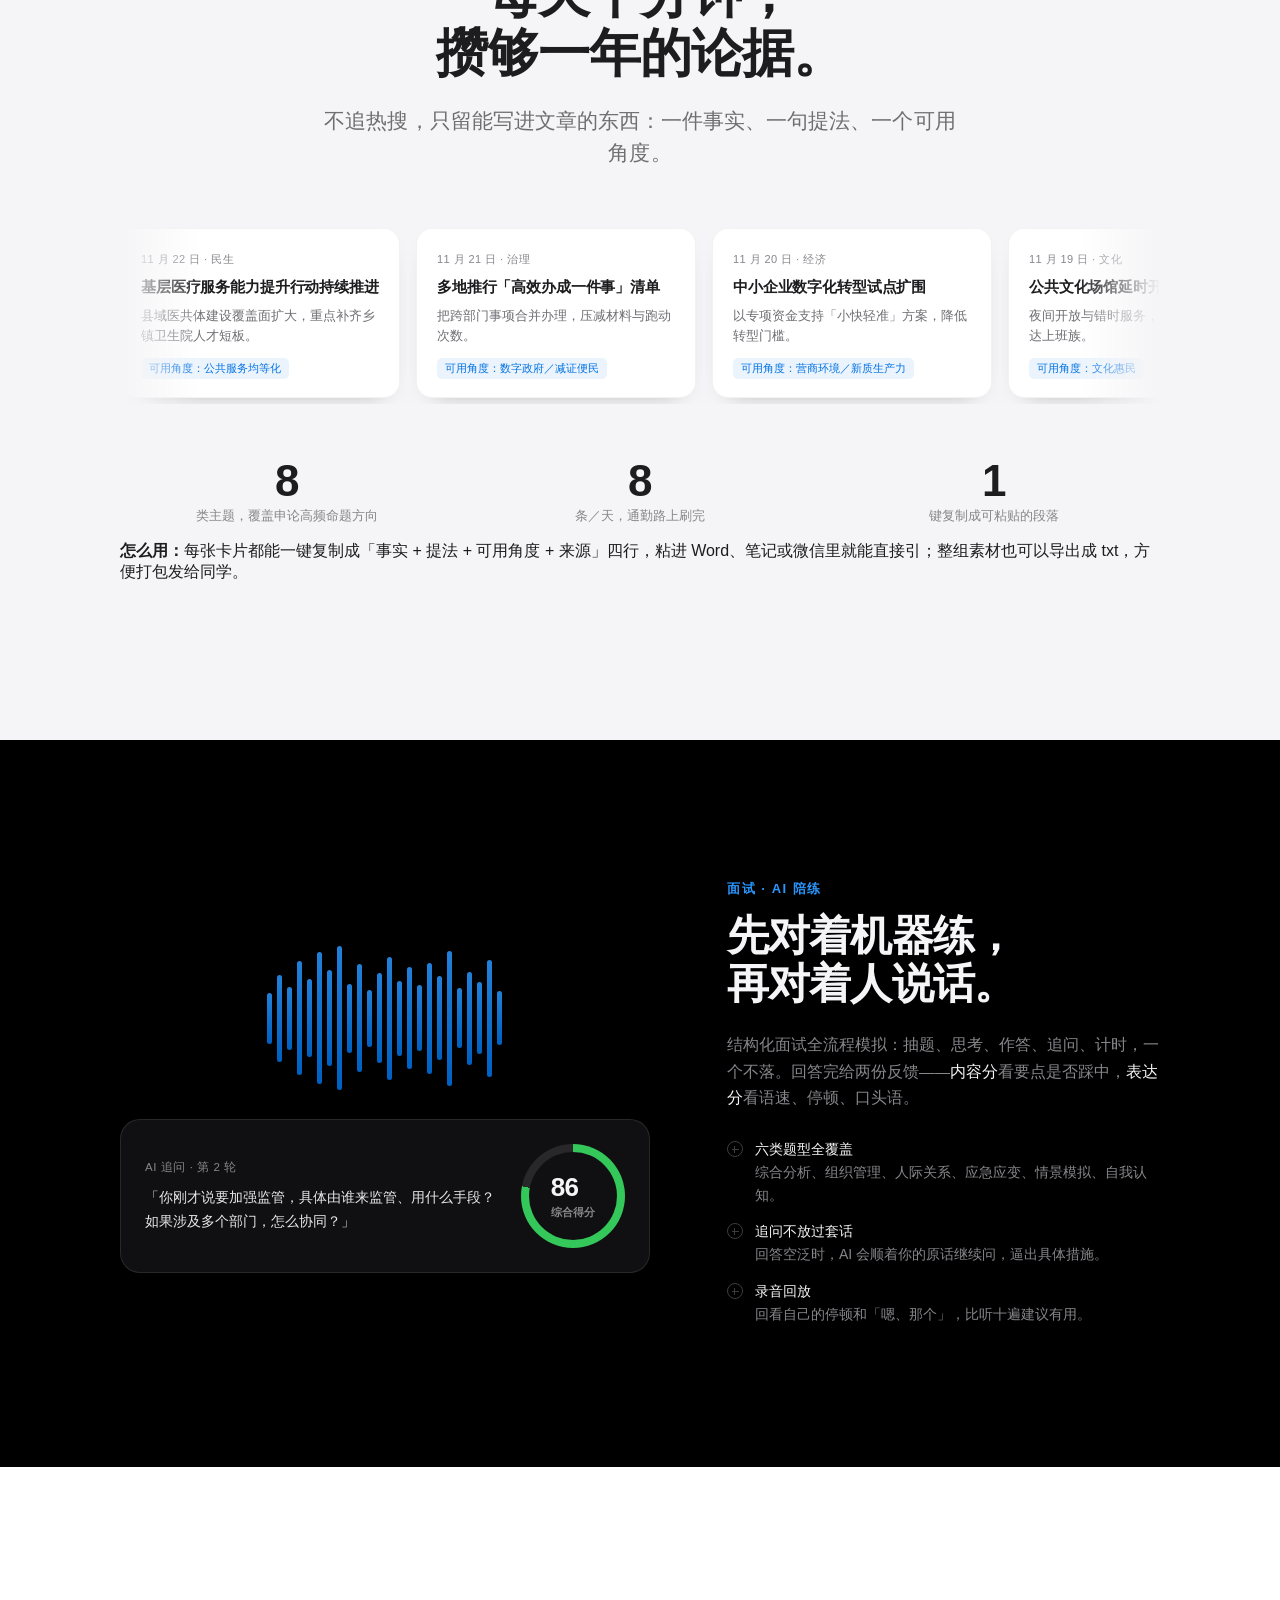
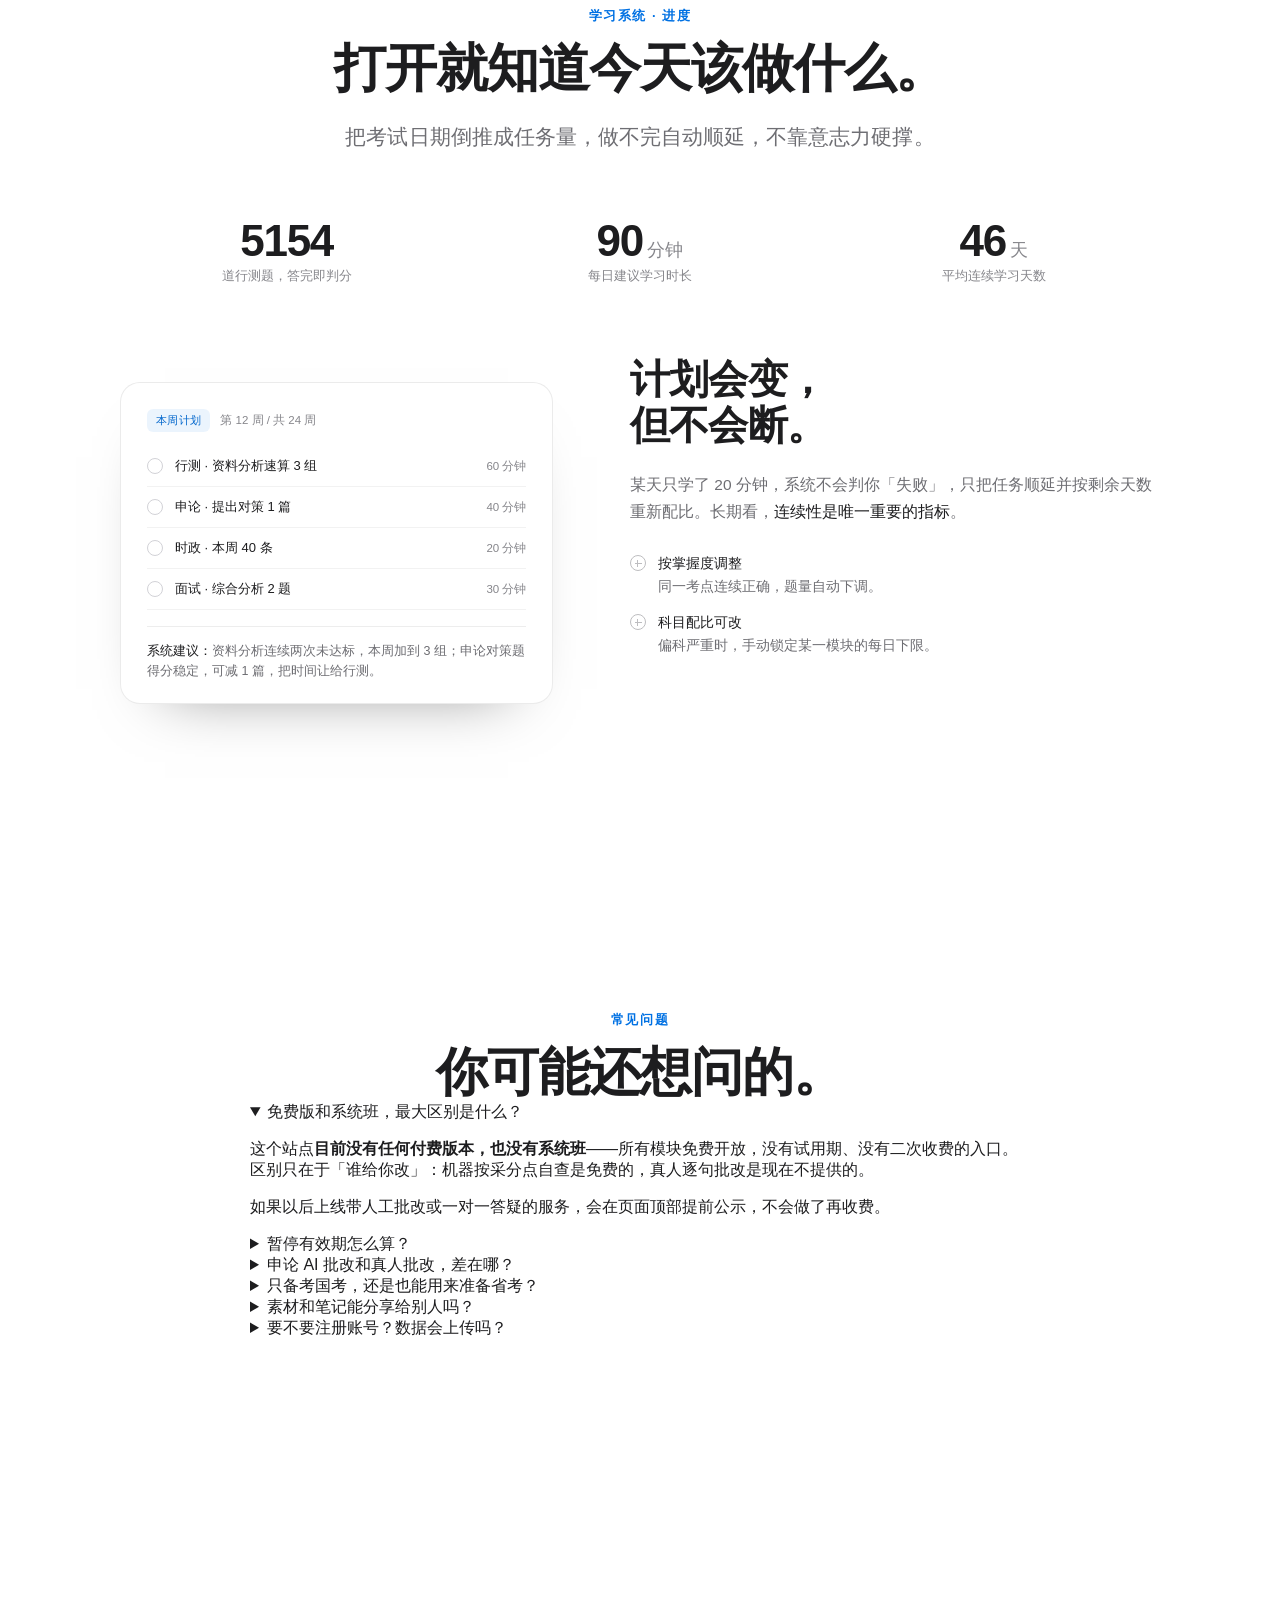
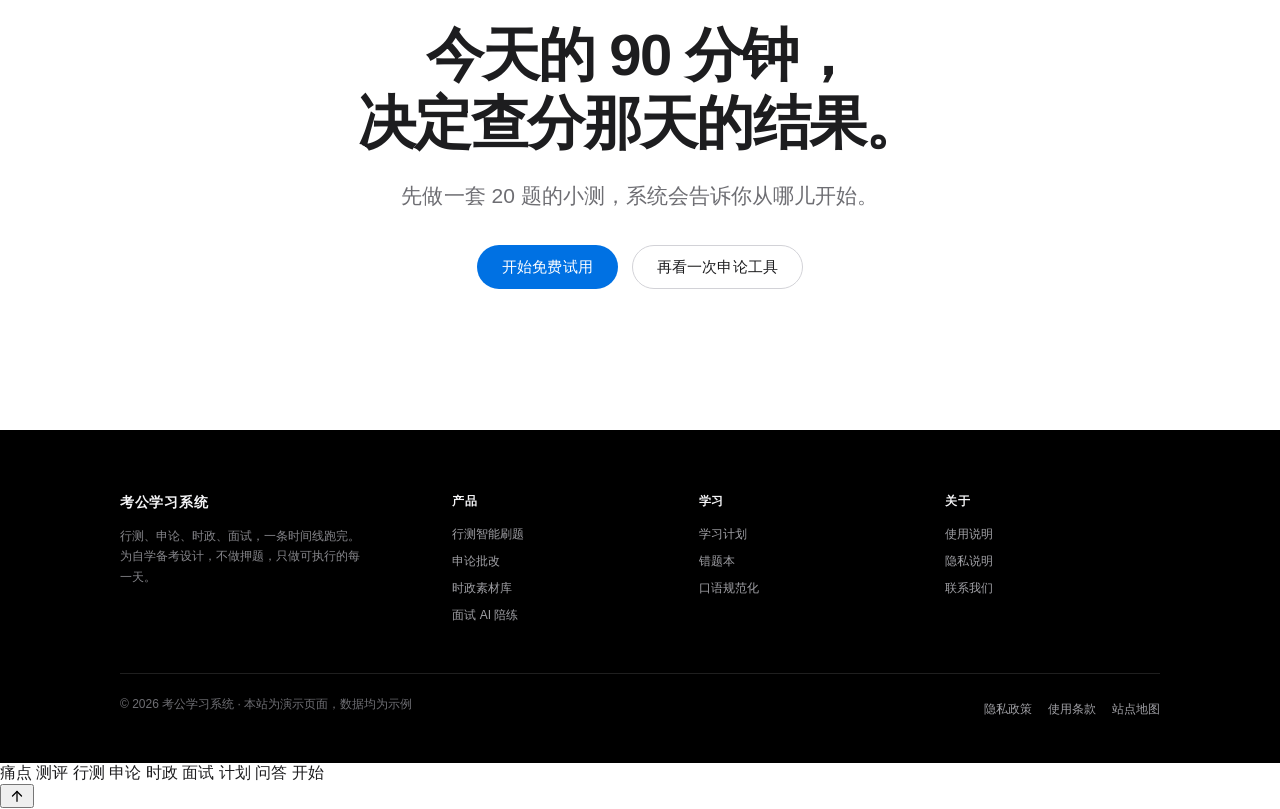
==== commit 2b9b95f9: "landing: value prop + pain section + interactive hero and demo" ====
--- a/index.html
+++ b/index.html
@@ -20,15 +20,15 @@
         <div class="menu">
           <div class="col">
             <h6>四个模块</h6>
-            <a href="app.html#xingce">行测 · 智能刷题<span>5154 道题，按考点归因</span></a>
-            <a href="app.html#shenlun">申论 · 批改与表达<span>采分点评分，逐句标注</span></a>
-            <a href="app.html#shizheng">时政 · 每日素材<span>8 类主题，可一键引用</span></a>
-            <a href="app.html#mianshi">面试 · AI 陪练<span>全流程模拟与追问</span></a>
+            <a href="#xingce">行测 · 智能刷题<span>5154 道题，按考点归因</span></a>
+            <a href="#shenlun">申论 · 批改与表达<span>采分点评分，逐句标注</span></a>
+            <a href="#shizheng">时政 · 每日素材<span>8 类主题，可一键引用</span></a>
+            <a href="#mianshi">面试 · AI 陪练<span>全流程模拟与追问</span></a>
           </div>
           <div class="col">
             <h6>用得最多</h6>
             <a href="#demo">申论口语规范化<span>把大白话翻成能落笔的句子</span></a>
-            <a href="app.html#today">学习计划<span>今天该做什么，系统排</span></a>
+            <a href="#plan">学习计划<span>今天该做什么，系统排</span></a>
           </div>
         </div>
       </div>
@@ -38,7 +38,7 @@
         <div class="menu">
           <div class="col">
             <h6>进度</h6>
-            <a href="app.html#today">每日任务与排期<span>按备考进度自动调</span></a>
+            <a href="#plan">每日任务与排期<span>按备考进度自动调</span></a>
             <a href="app.html#today">考点掌握度<span>哪些还没过，一眼看清</span></a>
           </div>
           <div class="col">
@@ -74,6 +74,8 @@
   </div>
 </header>
 
+<div class="sp" id="sp" aria-hidden="true"><i></i></div>
+
 <div class="mobile-menu" id="mobileMenu">
   <div class="grp">
     <h6>产品</h6>
@@ -98,7 +100,7 @@
     <p class="lede reveal" style="--d:160ms"><strong>行测、申论、时政、面试，一套系统练完。</strong>四个模块共用一条进度线，今天该练什么系统说了算——备考不是堆资料的体力活，是一门一门地过，少走弯路。</p>
     <div class="pill-row reveal" style="--d:240ms">
       <a class="pill pill--blue" href="app.html#today">开始备考</a>
-      <a class="pill pill--ghost" href="#demo">试试申论工具</a>
+      <a class="pill pill--ghost" href="#quiz">30 秒测弱点</a>
     </div>
 
     <div class="hero-visual reveal" style="--d:320ms">
@@ -192,6 +194,51 @@
   </div>
 </section>
 
+<!-- ================= 小测评 ================= -->
+<section class="sec sec--gray" id="quiz">
+  <div class="sec-inner sec-inner--narrow">
+    <div class="center">
+      <p class="eyebrow reveal">30 秒小测评</p>
+      <h2 class="display display--sm reveal" style="--d:60ms">先搞清楚，<br>你该先补哪一块。</h2>
+      <p class="lede reveal" style="--d:120ms">三道题，不用登录、不留手机号。答完直接给你一份起手配比。</p>
+    </div>
+
+    <div class="quiz-wrap reveal" style="--d:160ms">
+      <div class="quiz-card">
+        <h5><i>1</i>现在最卡你的是哪一步？</h5>
+        <div class="quiz-opts">
+          <button type="button" data-v="xc">行测做不快，正确率还浮</button>
+          <button type="button" data-v="sl">申论心里有数，写不成句</button>
+          <button type="button" data-v="ms">面试开不了口，一紧张就乱</button>
+          <button type="button" data-v="jh">计划立不住，三天两头断</button>
+        </div>
+      </div>
+
+      <div class="quiz-card">
+        <h5><i>2</i>最近一次自测，行测大概在？</h5>
+        <div class="quiz-opts">
+          <button type="button" data-v="low">60 分以下</button>
+          <button type="button" data-v="mid">60–70 分</button>
+          <button type="button" data-v="high">70 分以上</button>
+          <button type="button" data-v="none">没测过</button>
+        </div>
+      </div>
+
+      <div class="quiz-card">
+        <h5><i>3</i>距你打算考的那场，还有多久？</h5>
+        <div class="quiz-opts">
+          <button type="button" data-v="near">3 个月以内</button>
+          <button type="button" data-v="half">3–6 个月</button>
+          <button type="button" data-v="far">6 个月以上</button>
+          <button type="button" data-v="undecided">还没定</button>
+        </div>
+      </div>
+
+      <div class="quiz-out" id="quizOut" hidden></div>
+    </div>
+  </div>
+</section>
+
 <!-- ================= 行测 ================= -->
 <section class="sec sec--dark" id="xingce">
   <div class="sec-inner">
@@ -199,7 +246,7 @@
       <div>
         <p class="eyebrow reveal">行测 · 智能刷题</p>
         <h2 class="display display--sm reveal" style="--d:60ms">错题不是再做一遍，<br>是追到为什么错。</h2>
-        <p class="copy reveal" style="--d:120ms">系统把每道错题拆成 <strong>知识盲区、审题偏差、计算失误</strong> 三类——说白了：<strong>知识盲区</strong>是这个考点你压根没学会，得回去补课；<strong>审题偏差</strong>是知识点会，但看错了问法（把「不正确」看成「正确」）；<strong>计算失误</strong>是会做，但算错、抄错、时间不够。三类对应三种练法，第二天同类题自动回到练习里。</p>
+        <p class="copy reveal" style="--d:120ms">系统把每道错题拆成 <strong>知识盲区、审题偏差、计算失误</strong> 三类——说白了：<strong>知识盲区</strong>是这个考点你压根没学会，得回去补课；<strong>审题偏差</strong>是知识点会，但看错了问法（把「不正确」看成「正确」）；<strong>计算失误</strong>是会做，但算错、抄错、时间不够。三类对应三种练法，第二天同类题自动回到练习里。考点按国考、省考共用的一套归因，副省级、地市级、联考，以及江苏、浙江、广东的卷面结构都能对上。</p>
         <ul class="feat-list">
           <li class="reveal" style="--d:180ms"><span><b>按考点而非按套卷</b>5154 道题拆成 5 大模块，按考点归因后弱项单独练，不再整套卷地刷。</span></li>
           <li class="reveal" style="--d:230ms"><span><b>智能组卷</b>按当前掌握度配比，简单题不浪费时间，难题不打击信心。</span></li>
@@ -328,10 +375,12 @@
     </div>
 
     <div class="stat-row">
-      <div class="stat reveal" style="--d:60ms"><b>32</b><span>类主题，覆盖申论高频命题方向</span></div>
+      <div class="stat reveal" style="--d:60ms"><b>8</b><span>类主题，覆盖申论高频命题方向</span></div>
       <div class="stat reveal" style="--d:130ms"><b>8</b><span>条／天，通勤路上刷完</span></div>
-      <div class="stat reveal" style="--d:200ms"><b>1</b><span>键引用到作文素材本</span></div>
-    </div>
+      <div class="stat reveal" style="--d:200ms"><b>1</b><span>键复制成可粘贴的段落</span></div>
+    </div>
+
+    <p class="share-note reveal" style="--d:260ms"><b>怎么用：</b>每张卡片都能一键复制成「事实 + 提法 + 可用角度 + 来源」四行，粘进 Word、笔记或微信里就能直接引；整组素材也可以导出成 txt，方便打包发给同学。</p>
   </div>
 </section>
 
@@ -417,8 +466,50 @@
   </div>
 </section>
 
+<!-- ================= FAQ ================= -->
+<section class="sec" id="faq">
+  <div class="sec-inner sec-inner--narrow">
+    <div class="center">
+      <p class="eyebrow reveal">常见问题</p>
+      <h2 class="display display--sm reveal" style="--d:60ms">你可能还想问的。</h2>
+    </div>
+
+    <div class="faq reveal" style="--d:140ms">
+      <details open>
+        <summary>免费版和系统班，最大区别是什么？</summary>
+        <div class="fa"><p>这个站点<b>目前没有任何付费版本，也没有系统班</b>——所有模块免费开放，没有试用期、没有二次收费的入口。区别只在于「谁给你改」：机器按采分点自查是免费的，真人逐句批改是现在不提供的。</p><p>如果以后上线带人工批改或一对一答疑的服务，会在页面顶部提前公示，不会做了再收费。</p></div>
+      </details>
+
+      <details>
+        <summary>暂停有效期怎么算？</summary>
+        <div class="fa"><p>没有会员期，所以也没有「暂停」这一步——不用续费，也不会因为几天没学就掉权益。</p><p>学习进度存在你自己这台电脑或手机的浏览器里（localStorage），不清缓存、不换设备就一直都在。换设备或清缓存会丢，所以重要数据建议在「错题本」里打印或导出留一份。</p></div>
+      </details>
+
+      <details>
+        <summary>申论 AI 批改和真人批改，差在哪？</summary>
+        <div class="fa"><p>机器批改是对着采分点做<b>要点核对</b>：关键词漏没漏、口语化改没改、字数够不够、条理分没分。这几项它比人快，也不会累。</p><p>它读不出的是<b>论证成不成立</b>——观点和材料对不对得上、段与段是不是层层推进、这句对策到底能不能落地。这三点还是得真人看。所以建议：先用它把格式和要点扫干净，再找人专门看骨架。</p></div>
+      </details>
+
+      <details>
+        <summary>只备考国考，还是也能用来准备省考？</summary>
+        <div class="fa"><p><b>省考同样适用。</b>行测五个模块（言语、判断、数量、资料、常识）国考省考考的是同一套考点，题库就是按这套考点归因的；真题卷内置了国考副省级、地市级、联考，以及江苏、浙江、广东六种卷面结构。</p><p>需要注意的差异：各省题型数量和侧重不一样（比如江苏的数量关系、浙江常识的时政比重）。练的时候以本省真题为准，把这个系统当「专项训练 + 进度管理」用，别把它当押题。</p></div>
+      </details>
+
+      <details>
+        <summary>素材和笔记能分享给别人吗？</summary>
+        <div class="fa"><p>可以。每条时政素材能一键复制成文字段落，粘到微信、文档里都行；整组素材支持导出 txt。申论范文、错题本可以打印成 PDF 或纸面，直接给同学看。</p><p>笔记是跟着题目存在本机的，不会上传，也不会自动同步给别人——想分享就把复制出来的文字发出去。</p></div>
+      </details>
+
+      <details>
+        <summary>要不要注册账号？数据会上传吗？</summary>
+        <div class="fa"><p>不需要注册。整个站点是纯静态页面，没有服务器，成绩、笔记、收藏都只在你自己浏览器里。</p><p>代价是：换浏览器、换设备、清缓存，数据不会跟着走。适合一个人安安静静刷题，不适合多端同步。</p></div>
+      </details>
+    </div>
+  </div>
+</section>
+
 <!-- ================= CTA ================= -->
-<section class="sec cta-band">
+<section class="sec cta-band" id="cta">
   <div class="sec-inner sec-inner--narrow">
     <h2 class="display reveal">今天的 90 分钟，<br>决定查分那天的结果。</h2>
     <p class="lede reveal" style="--d:100ms">先做一套 20 题的小测，系统会告诉你从哪儿开始。</p>
@@ -469,7 +560,24 @@
   </div>
 </footer>
 
+<nav class="dotnav" id="dotnav" aria-label="页面章节导航">
+  <a href="#pain" data-sec="pain" aria-label="痛点"><i></i><span>痛点</span></a>
+  <a href="#quiz" data-sec="quiz" aria-label="测评"><i></i><span>测评</span></a>
+  <a href="#xingce" data-sec="xingce" aria-label="行测"><i></i><span>行测</span></a>
+  <a href="#shenlun" data-sec="shenlun" aria-label="申论"><i></i><span>申论</span></a>
+  <a href="#shizheng" data-sec="shizheng" aria-label="时政"><i></i><span>时政</span></a>
+  <a href="#mianshi" data-sec="mianshi" aria-label="面试"><i></i><span>面试</span></a>
+  <a href="#plan" data-sec="plan" aria-label="计划"><i></i><span>计划</span></a>
+  <a href="#faq" data-sec="faq" aria-label="问答"><i></i><span>问答</span></a>
+  <a href="#cta" data-sec="cta" aria-label="开始"><i></i><span>开始</span></a>
+</nav>
+
+<button class="to-top" id="toTop" type="button" aria-label="回到顶部">
+  <svg viewBox="0 0 24 24" width="18" height="18" fill="none" stroke="currentColor" stroke-width="1.7" stroke-linecap="round" stroke-linejoin="round"><path d="M12 19V6"/><path d="M6 12l6-6 6 6"/></svg>
+</button>
+
 <script src="assets/engine.js"></script>
 <script src="assets/app.js"></script>
+
 </body>
 </html>
--- a/assets/style.css
+++ b/assets/style.css
@@ -251,7 +251,10 @@
 .scroll-cue{
   margin:56px auto 0; display:flex; flex-direction:column; align-items:center; gap:8px;
   font-size:11.5px; color:var(--ink-3); letter-spacing:.14em; text-transform:uppercase;
-}
+  text-decoration:none; cursor:pointer; transition:color .2s var(--ease);
+}
+.scroll-cue:hover{color:var(--ink)}
+.scroll-cue:hover span{background:linear-gradient(var(--ink-2),transparent)}
 .scroll-cue span{
   width:1px; height:26px; background:linear-gradient(var(--line),transparent);
   animation:cue 2.2s var(--ease) infinite;
@@ -436,9 +439,17 @@
   display:grid; place-items:center; font-size:9.5px; color:var(--ink-2); letter-spacing:0;
 }
 #slIn{
-  width:100%; min-height:124px; resize:vertical;
-  border:0; padding:0; outline:none; background:transparent;
-  font-family:var(--serif); font-size:17px; line-height:1.85; color:var(--ink);
+  width:100%; min-height:132px; resize:vertical;
+  border:1px solid rgba(0,0,0,.14); border-radius:12px;
+  padding:14px 16px; background:#fff; cursor:text;
+  font-family:var(--serif); font-size:16.5px; line-height:1.85; color:var(--ink);
+  transition:border-color .18s var(--ease), box-shadow .18s var(--ease);
+}
+#slIn:hover{border-color:rgba(0,0,0,.28)}
+#slIn:focus{border-color:var(--blue); box-shadow:0 0 0 4px rgba(0,113,227,.12); outline:none}
+.demo-hint{
+  margin-left:auto; font-style:normal; font-size:11px; color:var(--blue);
+  letter-spacing:0; text-transform:none;
 }
 #slIn::placeholder{color:#b9bcc4}
 .demo-row{display:flex; align-items:center; gap:10px; margin-top:16px; flex-wrap:wrap}
@@ -645,3 +656,27 @@
   .reveal{opacity:1; transform:none; transition:none}
   .marquee-track,.scroll-cue span,.wave i{animation:none}
 }
+
+
+/* ---------------- 痛点共鸣 ---------------- */
+#pain{padding-top:clamp(64px,8vw,110px)}
+.pain-grid{
+  margin-top:clamp(34px,4.2vw,54px);
+  display:grid; grid-template-columns:repeat(3,1fr); gap:16px;
+}
+.pain{
+  background:var(--white); border:1px solid var(--line-soft); border-radius:16px;
+  padding:22px 22px 20px; text-align:left;
+  transition:transform .35s var(--ease), box-shadow .35s var(--ease);
+}
+.pain:hover{transform:translateY(-3px); box-shadow:0 18px 40px -26px rgba(0,0,0,.28)}
+.pain i{display:block; font-style:normal; font-size:11px; letter-spacing:.12em; color:var(--ink-3); margin-bottom:12px}
+.pain h5{margin:0 0 9px; font-size:16.5px; font-weight:600; letter-spacing:-.01em; line-height:1.45}
+.pain p{margin:0 0 14px; font-size:13.5px; line-height:1.72; color:var(--ink-2)}
+.pain em{display:block; font-style:normal; font-size:12.5px; color:var(--blue); line-height:1.5}
+@media (max-width:980px){ .pain-grid{grid-template-columns:repeat(2,1fr)} }
+@media (max-width:620px){ .pain-grid{grid-template-columns:1fr} }
+
+/* ---------------- 首屏任务可点 ---------------- */
+.win .task{cursor:pointer; border-radius:8px; transition:background .18s var(--ease)}
+.win .task:hover{background:rgba(0,0,0,.028)}
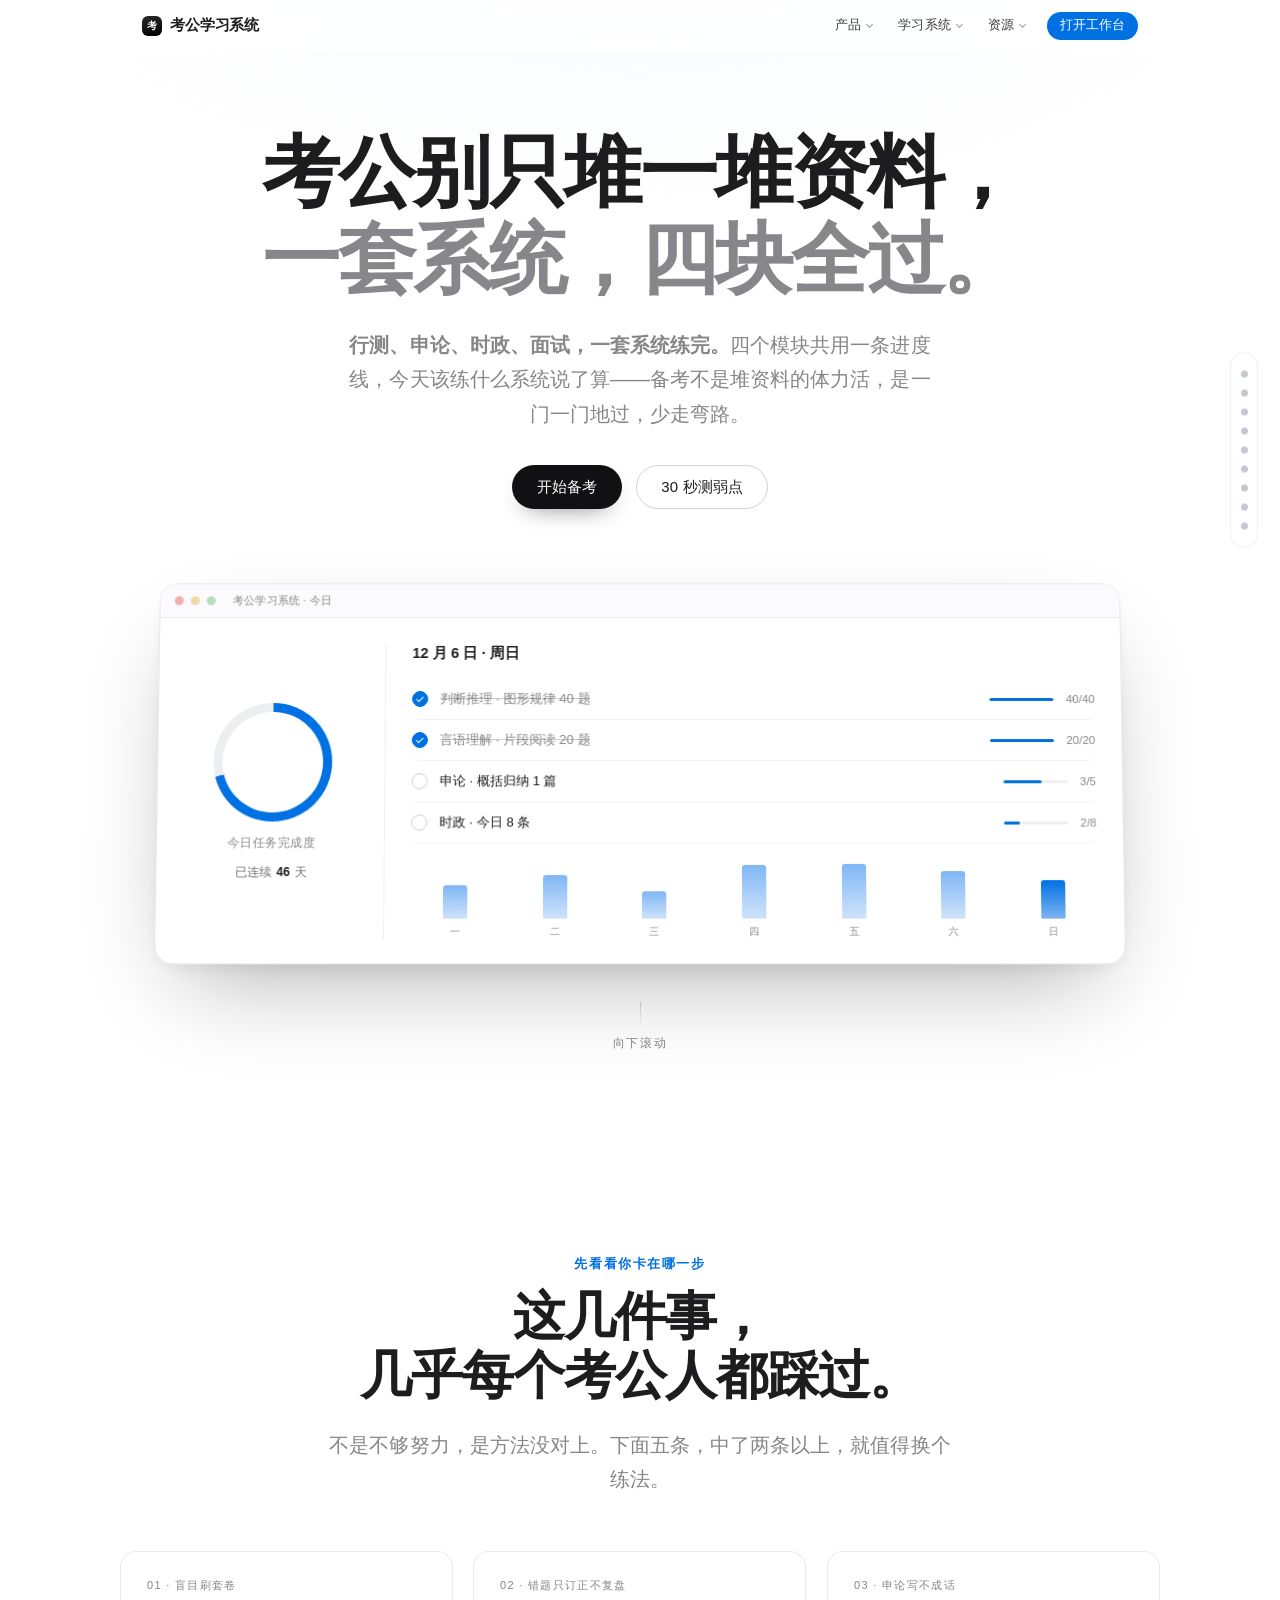
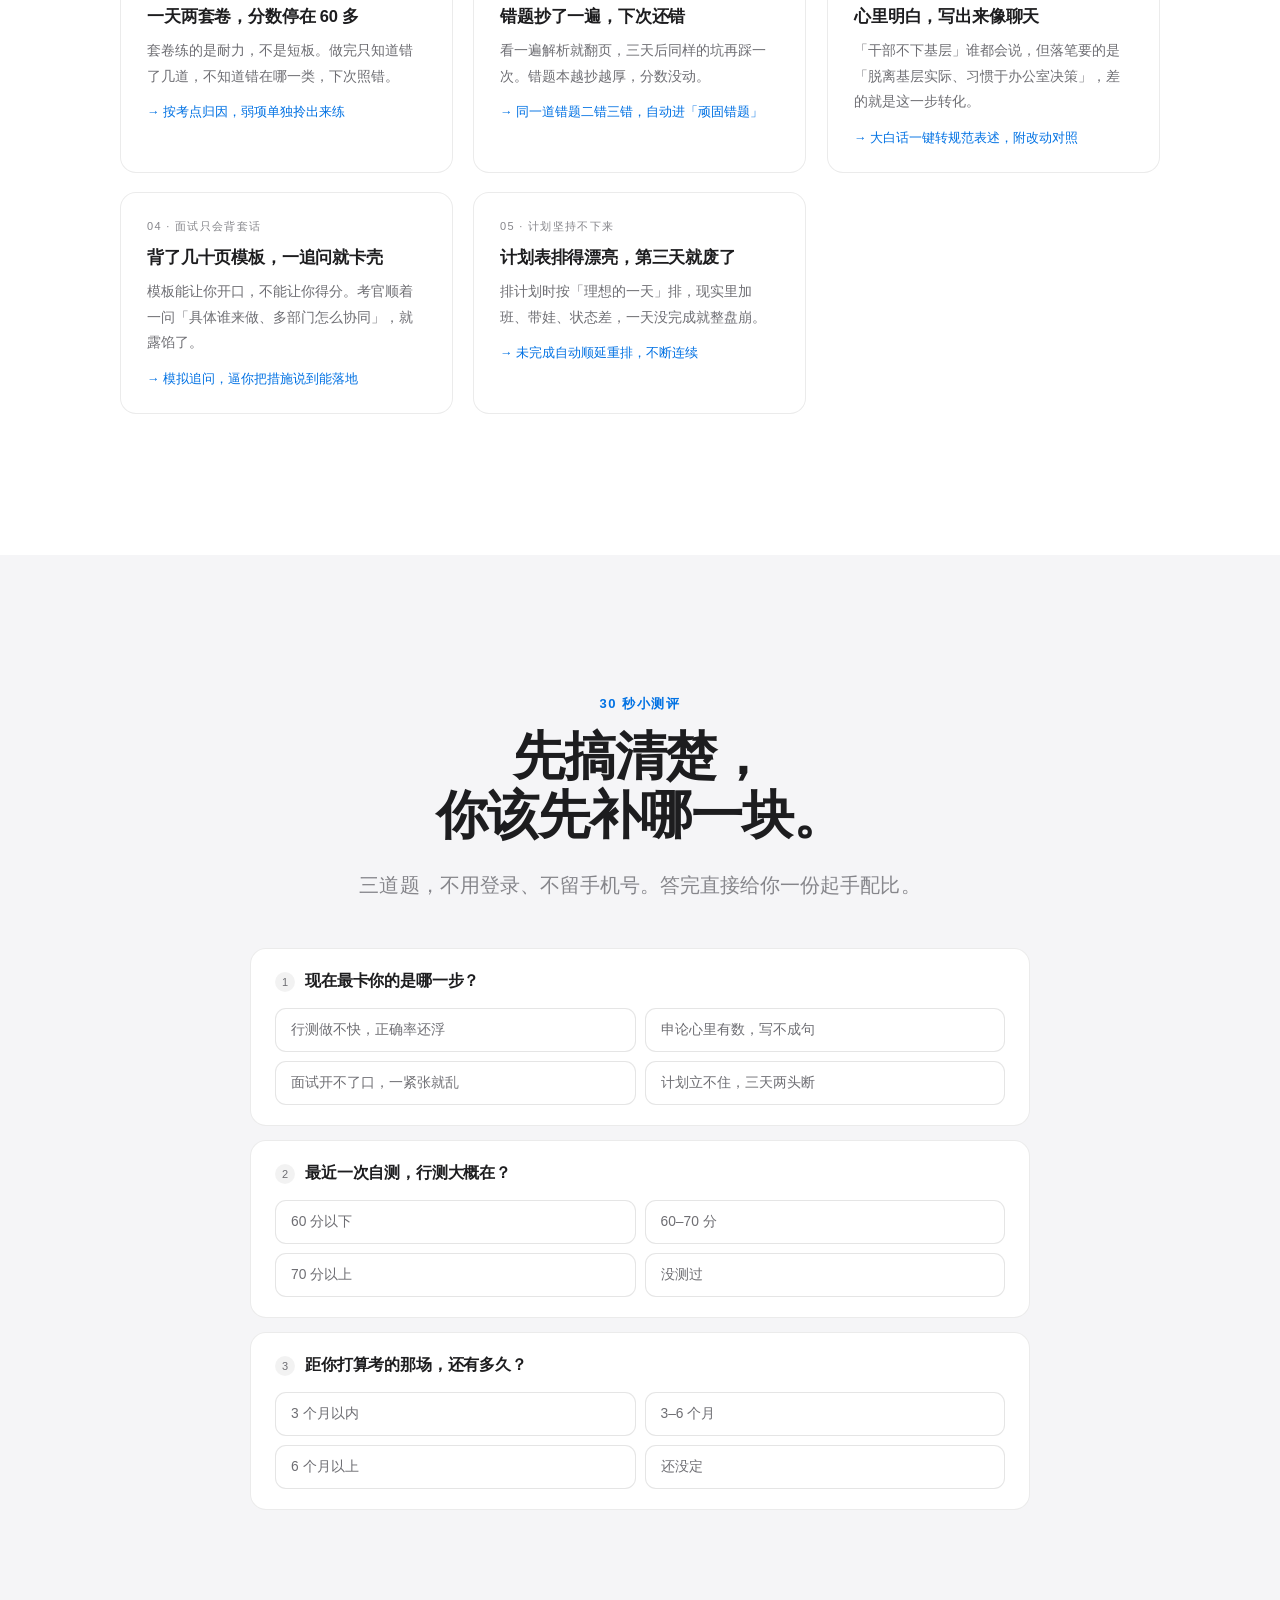
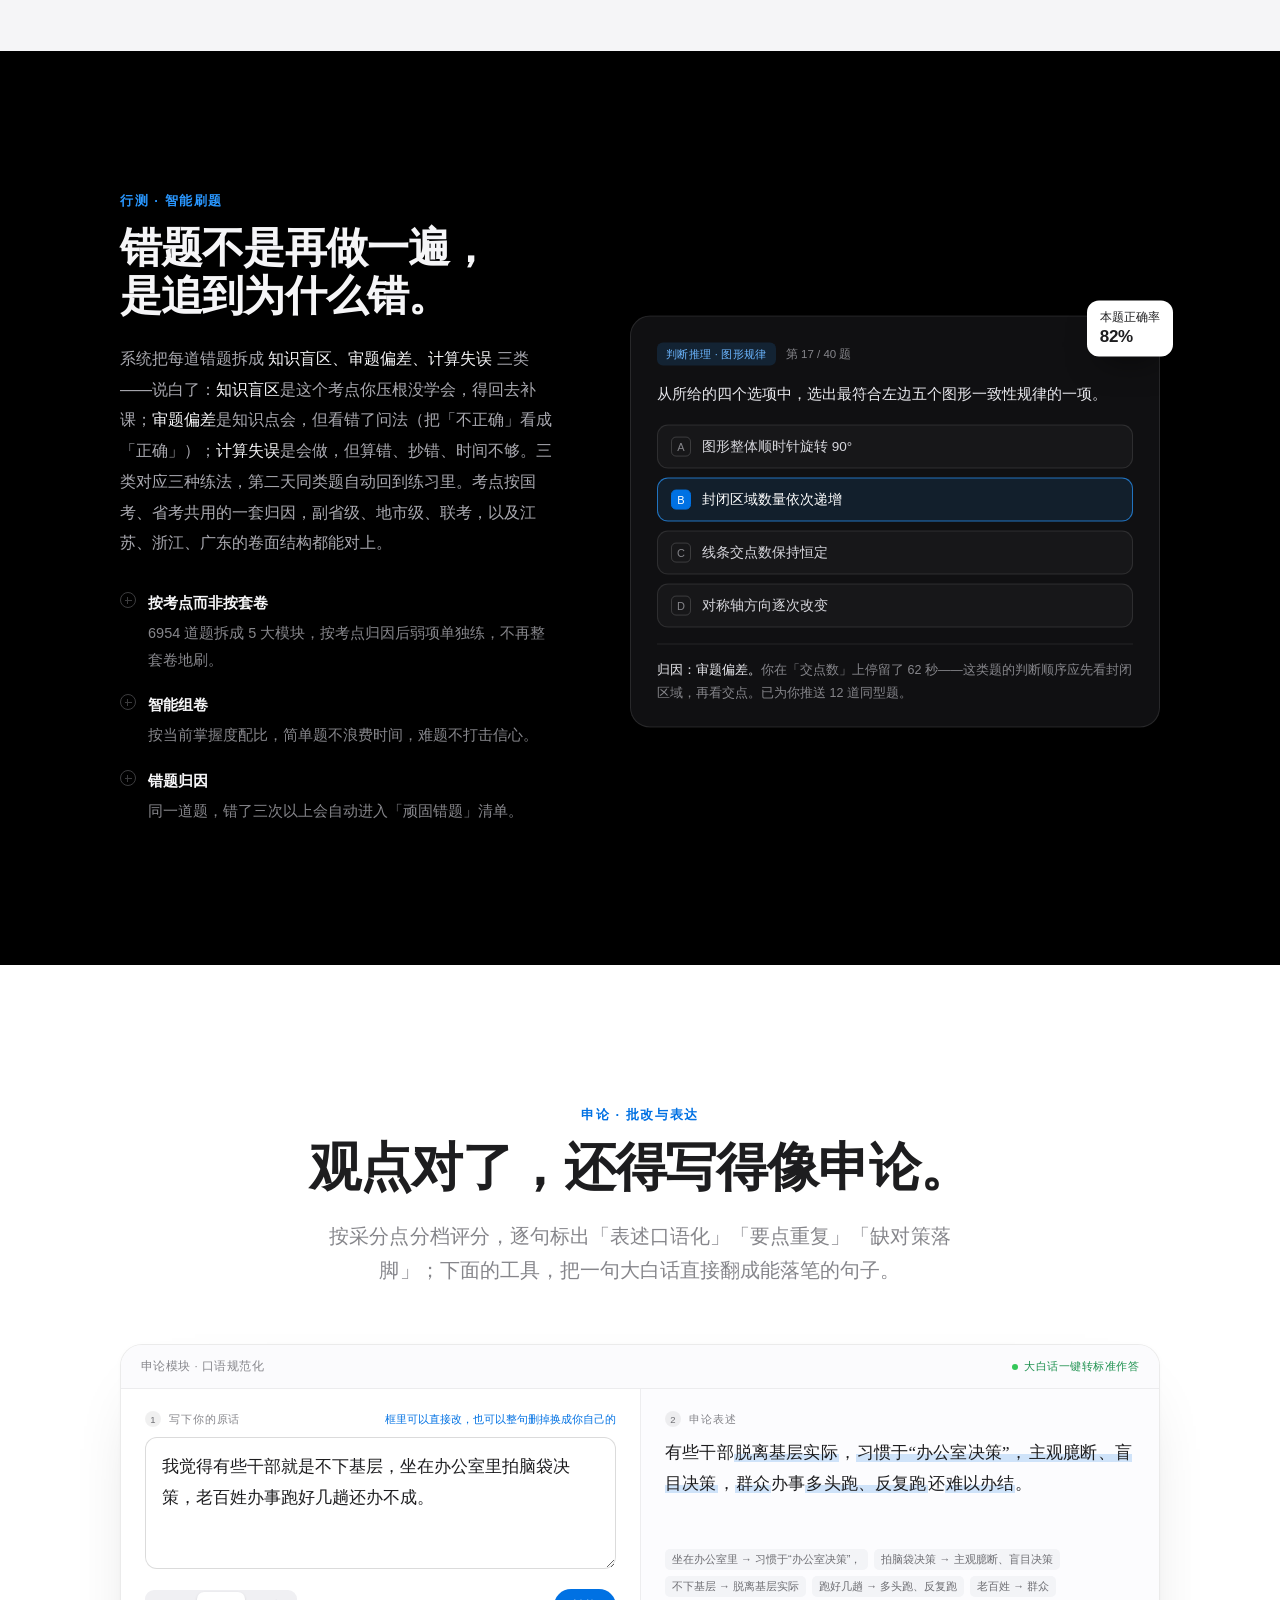
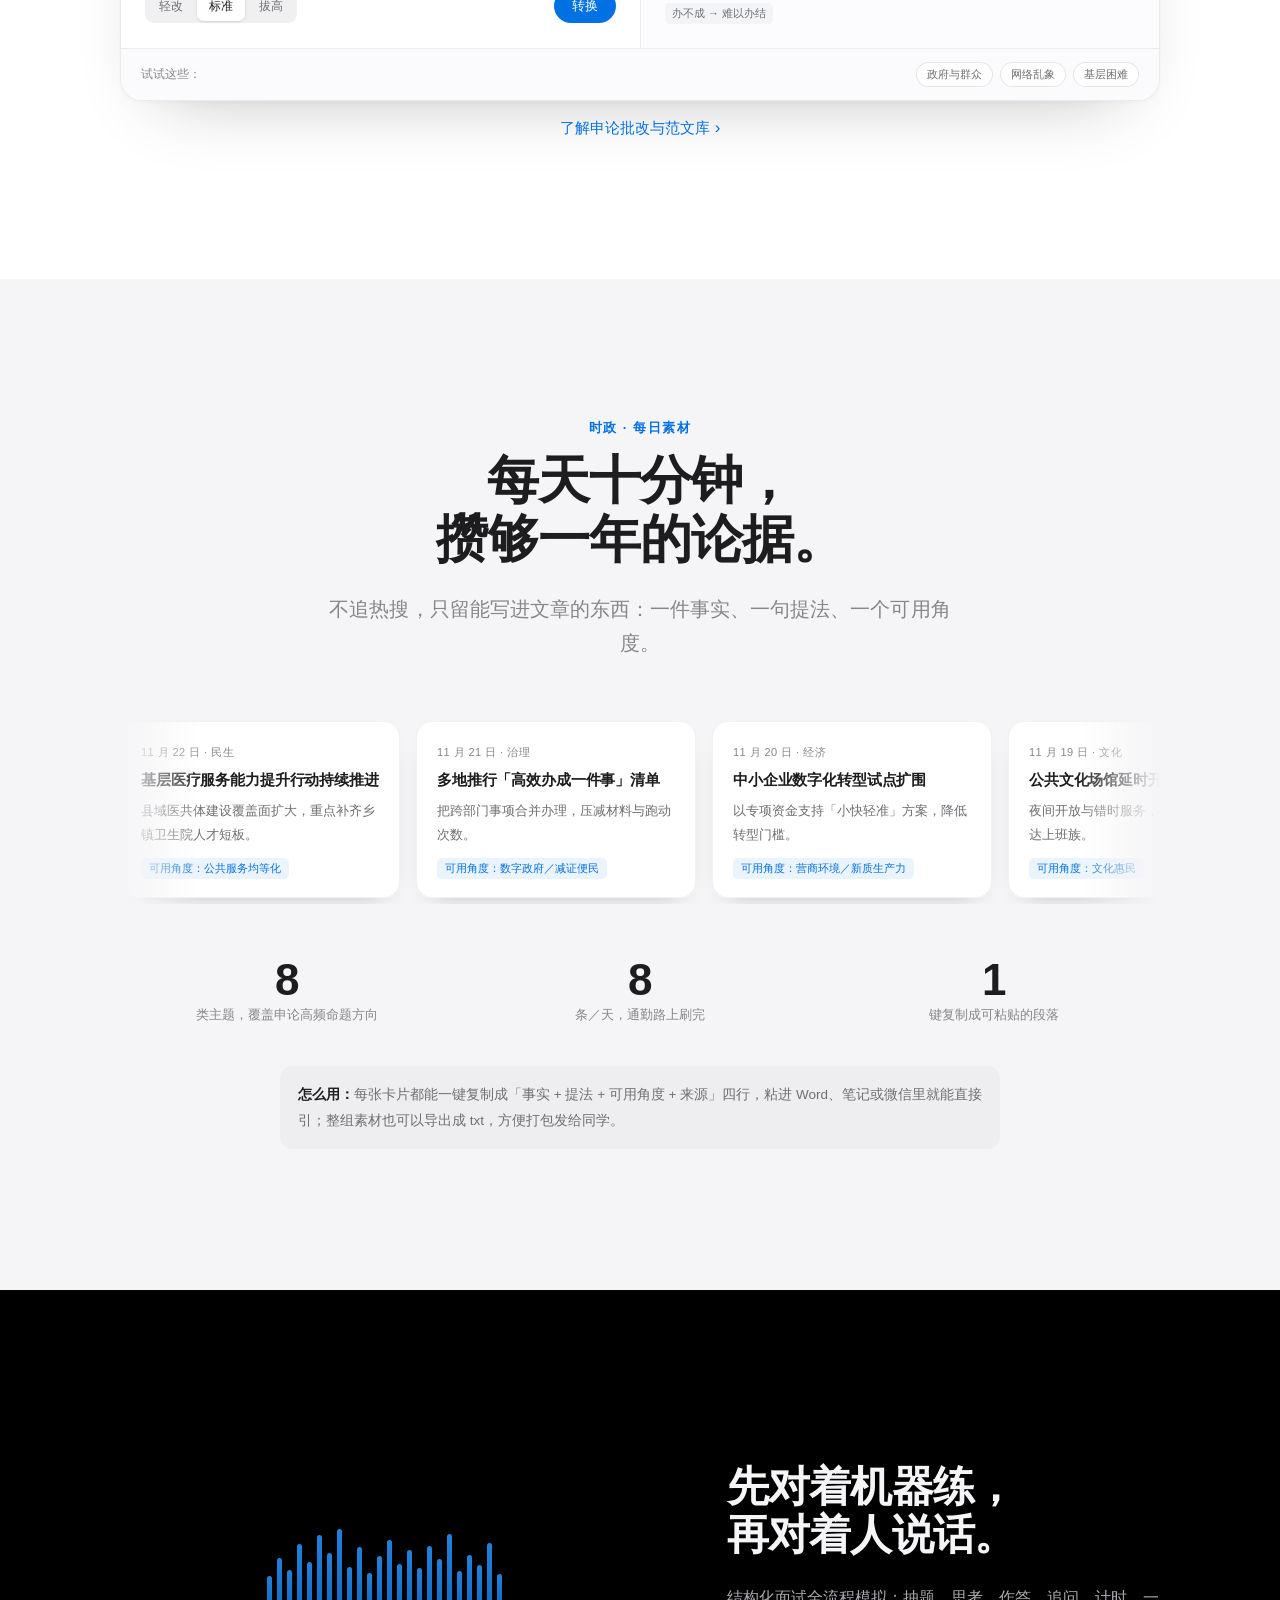
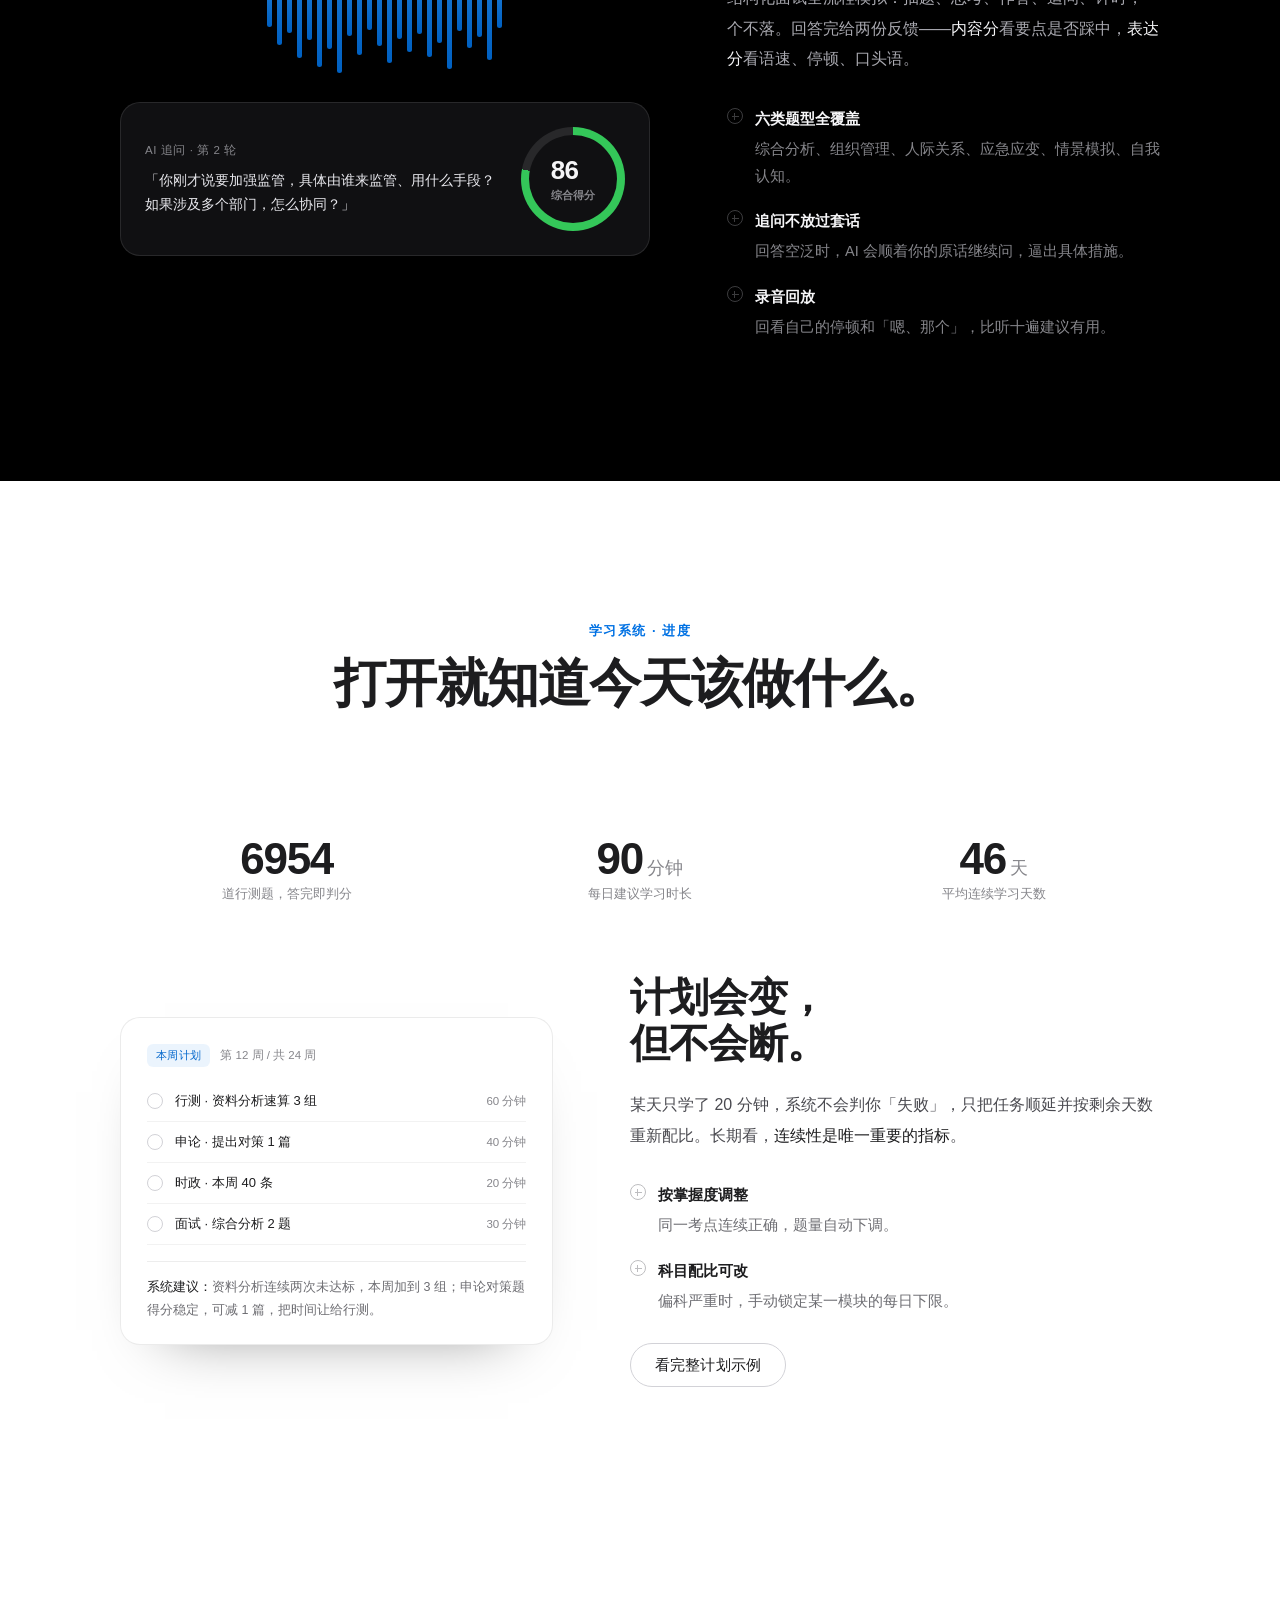
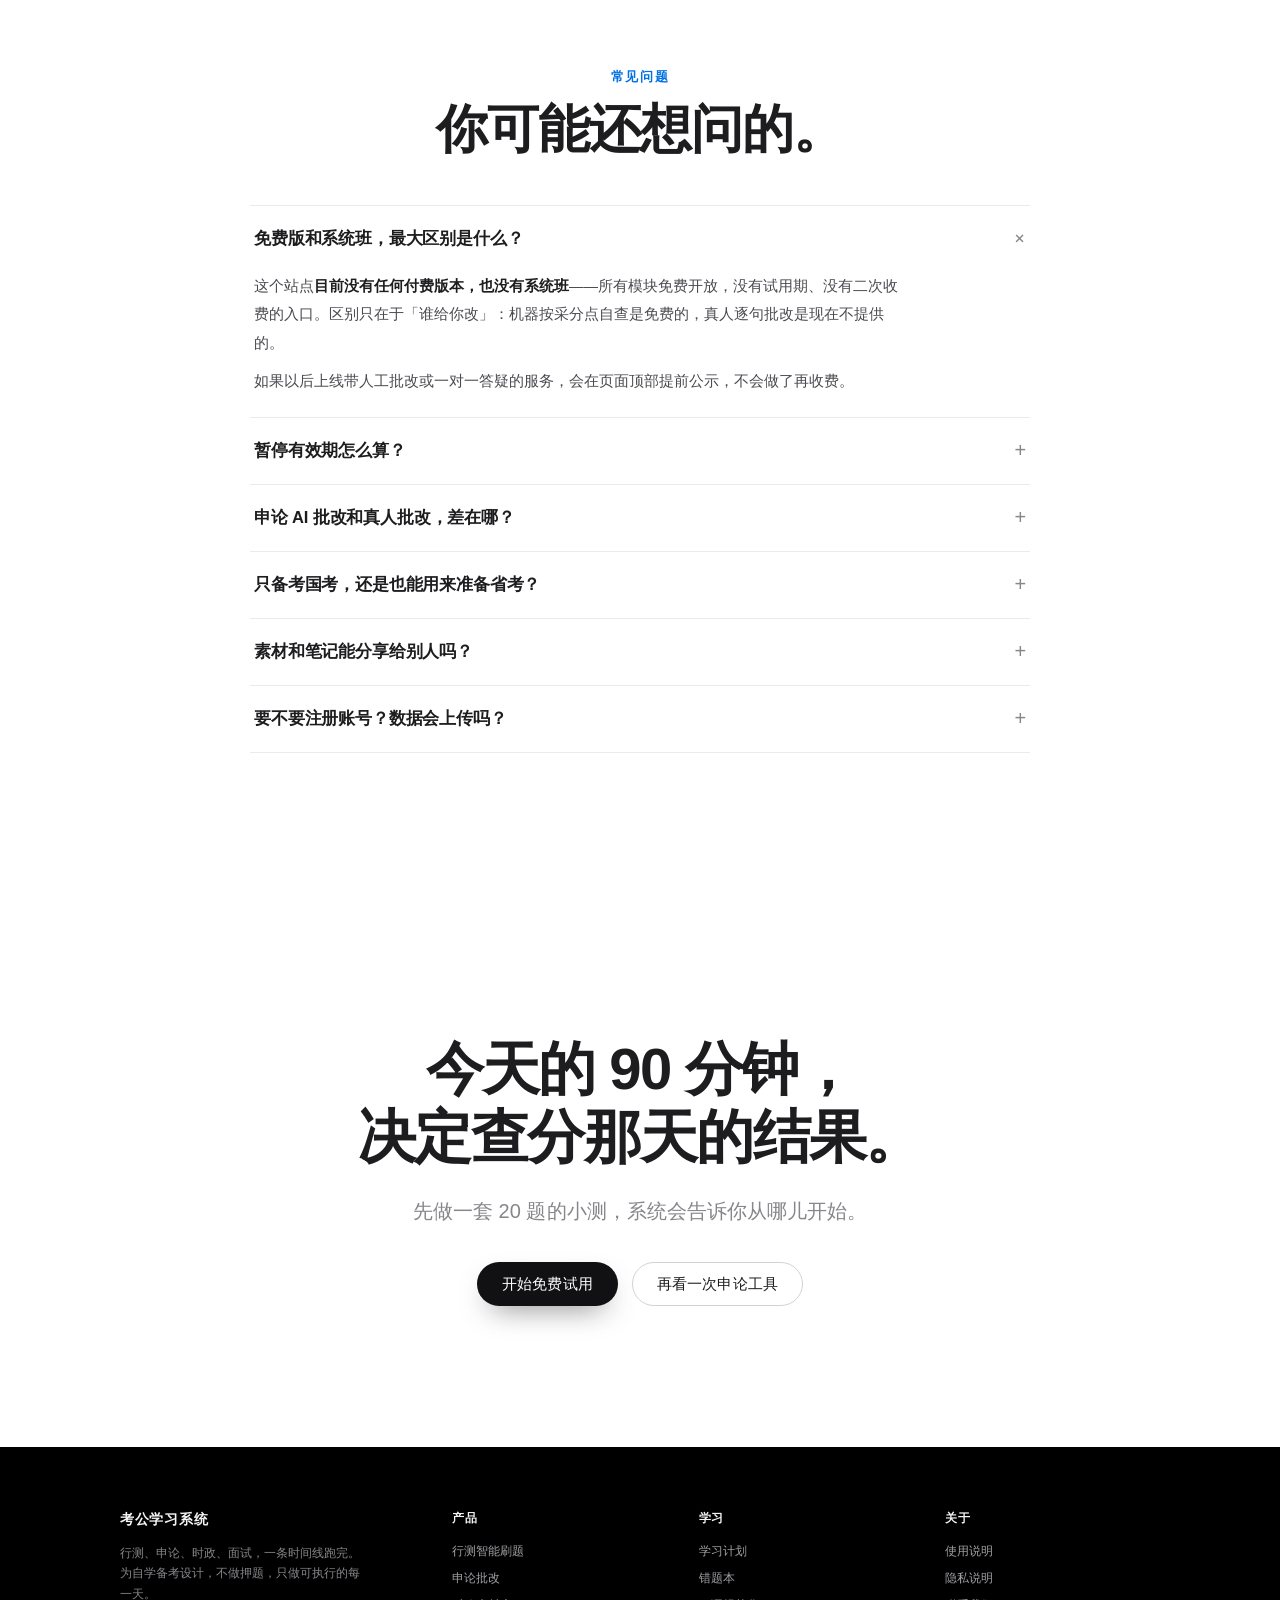
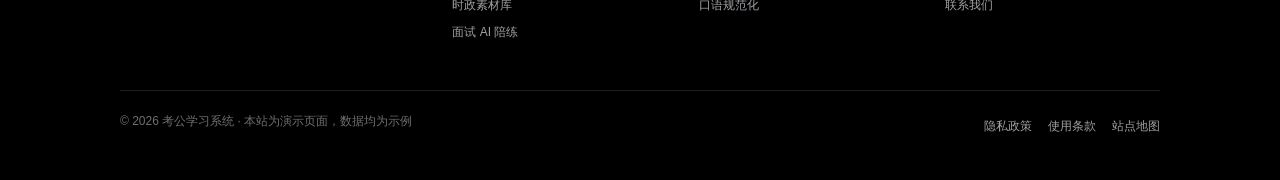
==== commit 71f64846: "题库扩到 6954 道 + 本地真题导入（带出处）" ====
--- a/index.html
+++ b/index.html
@@ -20,7 +20,7 @@
         <div class="menu">
           <div class="col">
             <h6>四个模块</h6>
-            <a href="#xingce">行测 · 智能刷题<span>5154 道题，按考点归因</span></a>
+            <a href="#xingce">行测 · 智能刷题<span>6954 道题，按考点归因</span></a>
             <a href="#shenlun">申论 · 批改与表达<span>采分点评分，逐句标注</span></a>
             <a href="#shizheng">时政 · 每日素材<span>8 类主题，可一键引用</span></a>
             <a href="#mianshi">面试 · AI 陪练<span>全流程模拟与追问</span></a>
@@ -248,7 +248,7 @@
         <h2 class="display display--sm reveal" style="--d:60ms">错题不是再做一遍，<br>是追到为什么错。</h2>
         <p class="copy reveal" style="--d:120ms">系统把每道错题拆成 <strong>知识盲区、审题偏差、计算失误</strong> 三类——说白了：<strong>知识盲区</strong>是这个考点你压根没学会，得回去补课；<strong>审题偏差</strong>是知识点会，但看错了问法（把「不正确」看成「正确」）；<strong>计算失误</strong>是会做，但算错、抄错、时间不够。三类对应三种练法，第二天同类题自动回到练习里。考点按国考、省考共用的一套归因，副省级、地市级、联考，以及江苏、浙江、广东的卷面结构都能对上。</p>
         <ul class="feat-list">
-          <li class="reveal" style="--d:180ms"><span><b>按考点而非按套卷</b>5154 道题拆成 5 大模块，按考点归因后弱项单独练，不再整套卷地刷。</span></li>
+          <li class="reveal" style="--d:180ms"><span><b>按考点而非按套卷</b>6954 道题拆成 5 大模块，按考点归因后弱项单独练，不再整套卷地刷。</span></li>
           <li class="reveal" style="--d:230ms"><span><b>智能组卷</b>按当前掌握度配比，简单题不浪费时间，难题不打击信心。</span></li>
           <li class="reveal" style="--d:280ms"><span><b>错题归因</b>同一道题，错了三次以上会自动进入「顽固错题」清单。</span></li>
         </ul>
@@ -430,7 +430,7 @@
     </div>
 
     <div class="stat-row" style="margin-top:clamp(40px,6vw,64px)">
-      <div class="stat reveal" style="--d:60ms"><b>5154</b><span>道行测题，答完即判分</span></div>
+      <div class="stat reveal" style="--d:60ms"><b>6954</b><span>道行测题，答完即判分</span></div>
       <div class="stat reveal" style="--d:130ms"><b>90<small>分钟</small></b><span>每日建议学习时长</span></div>
       <div class="stat reveal" style="--d:200ms"><b>46<small>天</small></b><span>平均连续学习天数</span></div>
     </div>
--- a/assets/style.css
+++ b/assets/style.css
@@ -680,3 +680,177 @@
 /* ---------------- 首屏任务可点 ---------------- */
 .win .task{cursor:pointer; border-radius:8px; transition:background .18s var(--ease)}
 .win .task:hover{background:rgba(0,0,0,.028)}
+
+
+/* ---------------- 滚动进度条 ---------------- */
+.sp{position:fixed; top:0; left:0; right:0; height:2px; z-index:300; pointer-events:none}
+.sp i{display:block; height:100%; width:0; background:linear-gradient(90deg,#0071e3,#4aa3ff); transition:width .1s linear}
+
+/* ---------------- 右侧章节导航 ---------------- */
+.dotnav{
+  position:fixed; right:22px; top:50%; transform:translateY(-50%); z-index:140;
+  display:flex; flex-direction:column; align-items:center; gap:2px;
+  padding:12px 7px; border-radius:999px;
+  background:rgba(255,255,255,.62); backdrop-filter:blur(14px) saturate(1.6);
+  border:1px solid rgba(0,0,0,.06); box-shadow:0 14px 32px -22px rgba(0,0,0,.5);
+}
+.dotnav a{
+  position:relative; display:grid; place-items:center; width:12px; height:17px;
+  text-decoration:none; -webkit-tap-highlight-color:transparent;
+}
+.dotnav a i{
+  width:7px; height:7px; border-radius:50%; background:#c3c7cf; display:block;
+  transition:background .22s var(--ease), transform .22s var(--ease), box-shadow .22s var(--ease);
+}
+.dotnav a:hover i{background:var(--ink-3); transform:scale(1.15)}
+.dotnav a.on i{background:var(--blue); transform:scale(1.25); box-shadow:0 0 0 4px rgba(0,113,227,.16)}
+.dotnav a span{
+  position:absolute; right:22px; top:50%; transform:translate(6px,-50%);
+  background:rgba(29,29,31,.92); color:#fff; font-size:11.5px; letter-spacing:.02em;
+  padding:4px 9px; border-radius:8px; white-space:nowrap; opacity:0; pointer-events:none;
+  transition:opacity .18s var(--ease), transform .18s var(--ease);
+}
+.dotnav a:hover span,.dotnav a.on span{opacity:1; transform:translate(0,-50%)}
+@media (max-width:1180px){ .dotnav{display:none} }
+
+/* ---------------- 回到顶部 ---------------- */
+.to-top{
+  position:fixed; right:22px; bottom:24px; z-index:150;
+  width:42px; height:42px; border-radius:50%; border:1px solid rgba(0,0,0,.08);
+  background:rgba(255,255,255,.9); backdrop-filter:blur(12px); color:var(--ink);
+  display:grid; place-items:center; cursor:pointer; padding:0;
+  box-shadow:0 12px 26px -16px rgba(0,0,0,.45);
+  opacity:0; transform:translateY(10px) scale(.96); pointer-events:none;
+  transition:opacity .26s var(--ease), transform .26s var(--ease), background .2s;
+}
+.to-top.on{opacity:1; transform:none; pointer-events:auto}
+.to-top:hover{background:#fff; transform:translateY(-2px)}
+.to-top:active{transform:scale(.93)}
+
+/* ---------------- 微交互：按压 / 焦点 / 触摸 ---------------- */
+.pill,.mini-pill,.chip-sm,.ncard,.pain,.opt,.tlink,.nav-links a,.nav-burger,.to-top,.dotnav a{
+  -webkit-tap-highlight-color:transparent;
+}
+.pill{transition:background .2s var(--ease), transform .12s var(--ease), box-shadow .2s var(--ease)}
+.pill:active{transform:scale(.97)}
+.pill--blue:active{box-shadow:0 0 0 6px rgba(0,113,227,.14)}
+.mini-pill:active{transform:scale(.95)}
+.chip-sm:active{transform:scale(.94)}
+.tlink:active{transform:translateX(1px)}
+.opt{transition:background .18s var(--ease), border-color .18s var(--ease), transform .12s var(--ease); cursor:pointer}
+.opt:hover{background:rgba(255,255,255,.06); border-color:rgba(255,255,255,.22)}
+.opt:active{transform:scale(.995)}
+.ncard{transition:transform .3s var(--ease), box-shadow .3s var(--ease)}
+.ncard:hover{transform:translateY(-3px); box-shadow:0 18px 40px -22px rgba(0,0,0,.45)}
+.win .task:active{background:rgba(0,0,0,.045)}
+.pill:focus-visible,.mini-pill:focus-visible,.chip-sm:focus-visible,.to-top:focus-visible,
+.dotnav a:focus-visible,.nav-links button:focus-visible{
+  outline:2px solid var(--blue); outline-offset:3px; border-radius:6px;
+}
+/* 触摸设备：没有 hover，就靠 :active 给即时反馈 */
+@media (hover:none){
+  .pill:active{transform:scale(.96)}
+  .pain:active{transform:scale(.99)}
+  .ncard:active{transform:scale(.99)}
+  .dotnav,.to-top{display:none !important}
+  .to-top.on{display:grid !important}
+}
+
+
+/* ================= 排版层级 ================= */
+/* 副标题：大一点、灰一点；正文：小一点、深一点、行高松一点 */
+.lede{font-size:clamp(16.5px,1.8vw,20px); line-height:1.72; color:var(--ink-3)}
+.hero .lede{font-size:clamp(16.5px,1.9vw,20px)}
+.copy{font-size:16px; line-height:1.92; color:#4a4a50; max-width:600px}
+.sec--dark .copy{color:#a9a9b0}
+.feat-list{margin-top:30px; gap:18px}
+.feat-list li{font-size:14.5px; line-height:1.85}
+.feat-list li b{display:block; margin-bottom:3px; font-size:15px; color:var(--ink); font-weight:600}
+.sec--dark .feat-list li b{color:var(--dark-ink)}
+.pain p{font-size:13.8px; line-height:1.86}
+.pain-grid{gap:20px}
+.pain{padding:26px 26px 24px}
+.ncard p{font-size:13.2px; line-height:1.8}
+.qnote{line-height:1.85}
+.stat-row{margin-top:clamp(32px,4vw,52px)}
+
+/* ================= 主 CTA：强对比，和蓝色链接分开 ================= */
+.pill--blue{
+  background:#111114; color:#fff;
+  box-shadow:0 10px 24px -14px rgba(0,0,0,.65);
+}
+.pill--blue:hover{background:#2c2c31; transform:translateY(-1px); box-shadow:0 16px 30px -16px rgba(0,0,0,.7)}
+.pill--blue:active{box-shadow:0 0 0 6px rgba(17,17,20,.14)}
+.cta-band .pill--blue{box-shadow:0 12px 30px -14px rgba(17,17,20,.75)}
+
+/* ================= 小测评 ================= */
+.quiz-wrap{margin-top:clamp(30px,4vw,46px); display:grid; gap:14px}
+.quiz-card{
+  background:#fff; border:1px solid var(--line-soft); border-radius:16px;
+  padding:22px 24px 20px; text-align:left;
+}
+.quiz-card h5{
+  margin:0 0 16px; font-size:16px; font-weight:600; letter-spacing:-.01em;
+  display:flex; align-items:center; gap:10px;
+}
+.quiz-card h5 i{
+  width:20px; height:20px; border-radius:50%; background:rgba(0,0,0,.05);
+  display:grid; place-items:center; font-style:normal; font-size:11px; color:var(--ink-2); font-weight:500;
+}
+.quiz-opts{display:grid; grid-template-columns:repeat(2,1fr); gap:9px}
+.quiz-opts button{
+  text-align:left; padding:12px 15px; border-radius:11px; cursor:pointer;
+  border:1px solid rgba(0,0,0,.1); background:#fff; color:var(--ink-2);
+  font-size:13.8px; font-family:inherit;
+  transition:border-color .18s var(--ease), background .18s var(--ease), color .18s var(--ease), transform .12s var(--ease);
+}
+.quiz-opts button:hover{border-color:rgba(0,0,0,.28); color:var(--ink)}
+.quiz-opts button:active{transform:scale(.985)}
+.quiz-opts button.on{
+  border-color:#111114; background:#111114; color:#fff; font-weight:500;
+  box-shadow:0 8px 18px -12px rgba(0,0,0,.6);
+}
+.quiz-out{
+  background:#111114; color:#f2f2f4; border-radius:18px; padding:26px 26px 24px; text-align:left;
+}
+.quiz-out h5{margin:0 0 16px; font-size:17px; font-weight:600; color:#fff}
+.qr-line{margin:0 0 11px; font-size:14px; line-height:1.8; color:#b9b9c0}
+.qr-line b{color:#fff; font-weight:600; margin-right:2px}
+.qr-line em{font-style:normal; color:#8ab4ff}
+.quiz-out .pill-row{margin-top:20px; justify-content:flex-start; gap:12px}
+.quiz-out .pill--blue{background:#fff; color:#111114; box-shadow:none}
+.quiz-out .pill--blue:hover{background:#e9e9ee}
+.qr-again{
+  border:0; background:none; color:#9a9aa2; font-size:13px; cursor:pointer; padding:0 4px;
+  font-family:inherit;
+}
+.qr-again:hover{color:#fff}
+@media (max-width:620px){ .quiz-opts{grid-template-columns:1fr} }
+
+/* ================= FAQ ================= */
+.faq{margin-top:clamp(30px,4vw,46px); border-top:1px solid var(--line-soft)}
+.faq details{border-bottom:1px solid var(--line-soft)}
+.faq summary{
+  list-style:none; cursor:pointer; padding:22px 4px;
+  font-size:16.5px; font-weight:600; letter-spacing:-.01em; color:var(--ink);
+  display:flex; align-items:flex-start; gap:14px; transition:color .18s var(--ease);
+}
+.faq summary::-webkit-details-marker{display:none}
+.faq summary::after{
+  content:"+"; margin-left:auto; font-weight:400; font-size:20px; line-height:1;
+  color:var(--ink-3); transition:transform .25s var(--ease);
+}
+.faq details[open] summary::after{transform:rotate(45deg)}
+.faq summary:hover{color:var(--blue)}
+.faq .fa{padding:0 4px 22px; max-width:660px}
+.faq .fa p{margin:0 0 10px; font-size:14.5px; line-height:1.95; color:#4a4a50}
+.faq .fa p:last-child{margin-bottom:0}
+.faq .fa b{color:var(--ink); font-weight:600}
+
+/* ================= 分享说明 ================= */
+.share-note{
+  margin:clamp(28px,3.6vw,42px) auto 0; max-width:720px; text-align:left;
+  font-size:13.5px; line-height:1.9; color:var(--ink-2);
+  padding:16px 18px; border-radius:12px; background:rgba(0,0,0,.028);
+}
+.share-note b{color:var(--ink); font-weight:600}
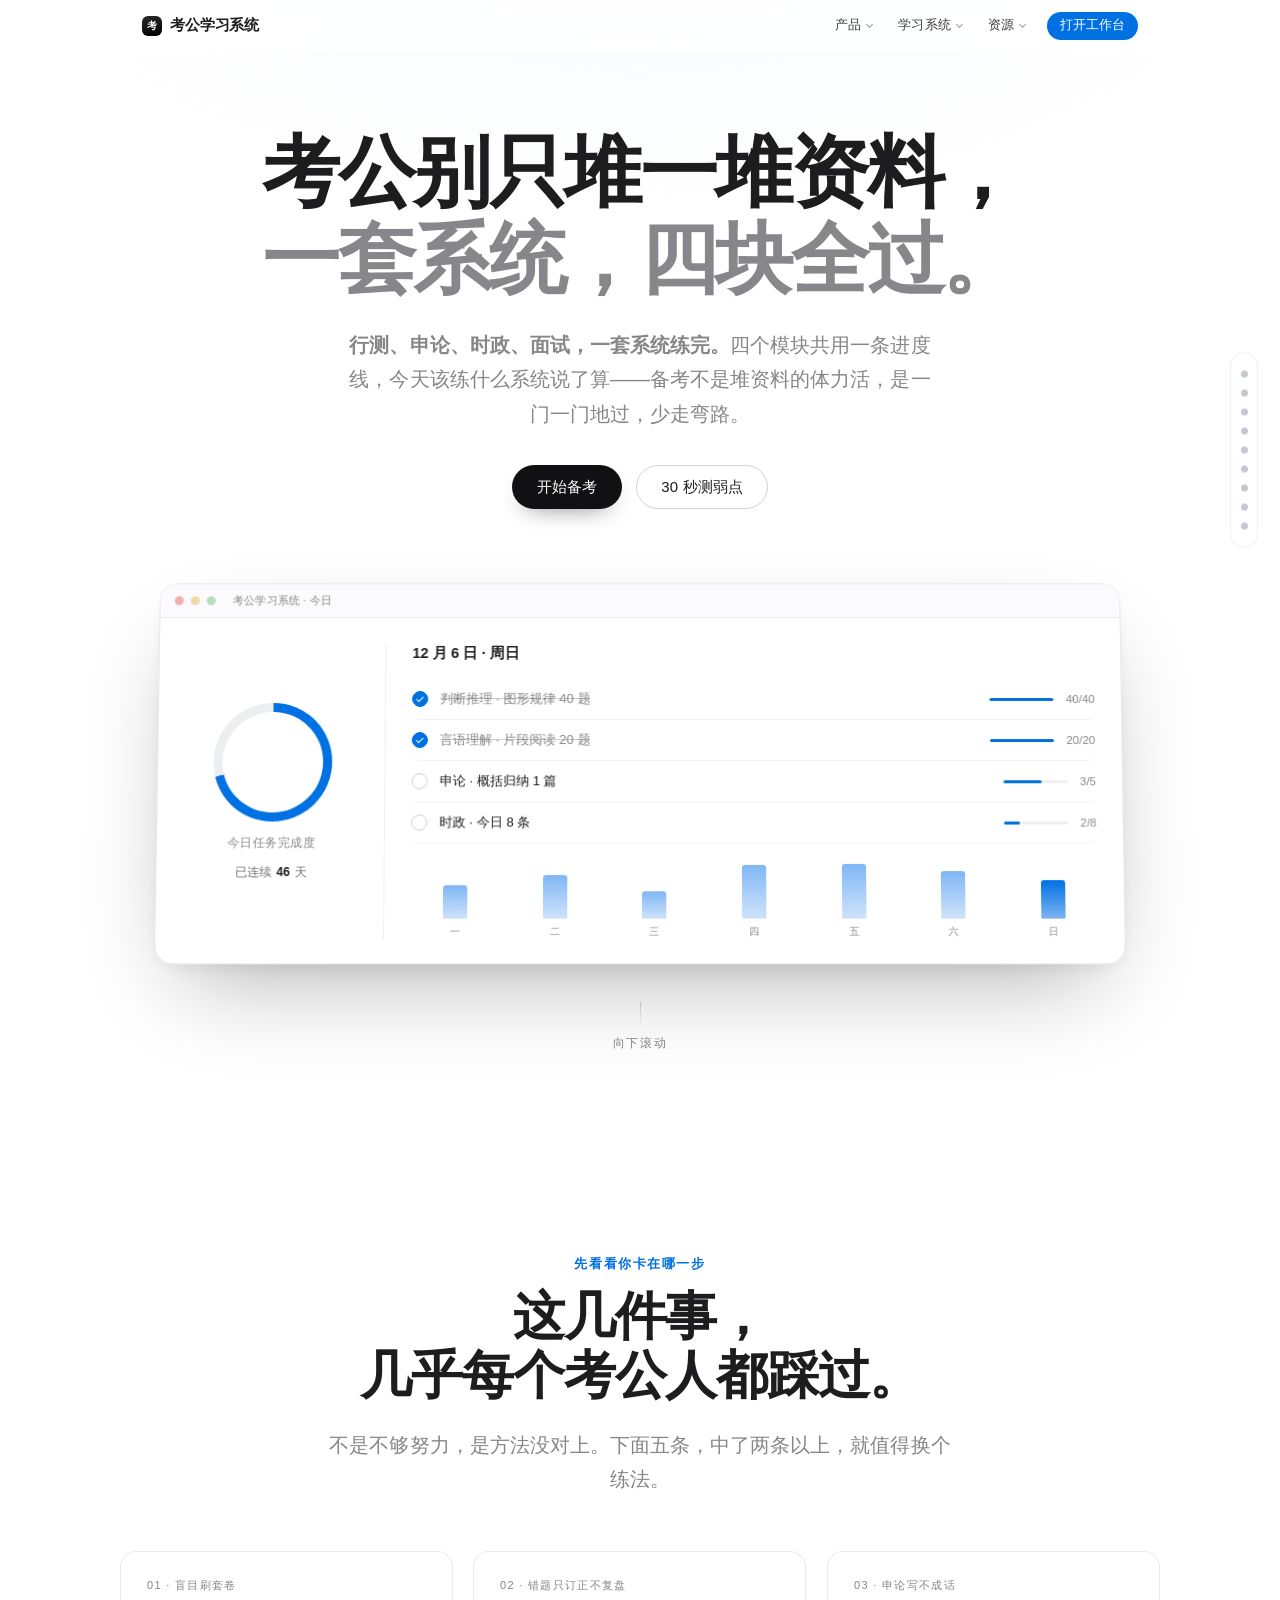
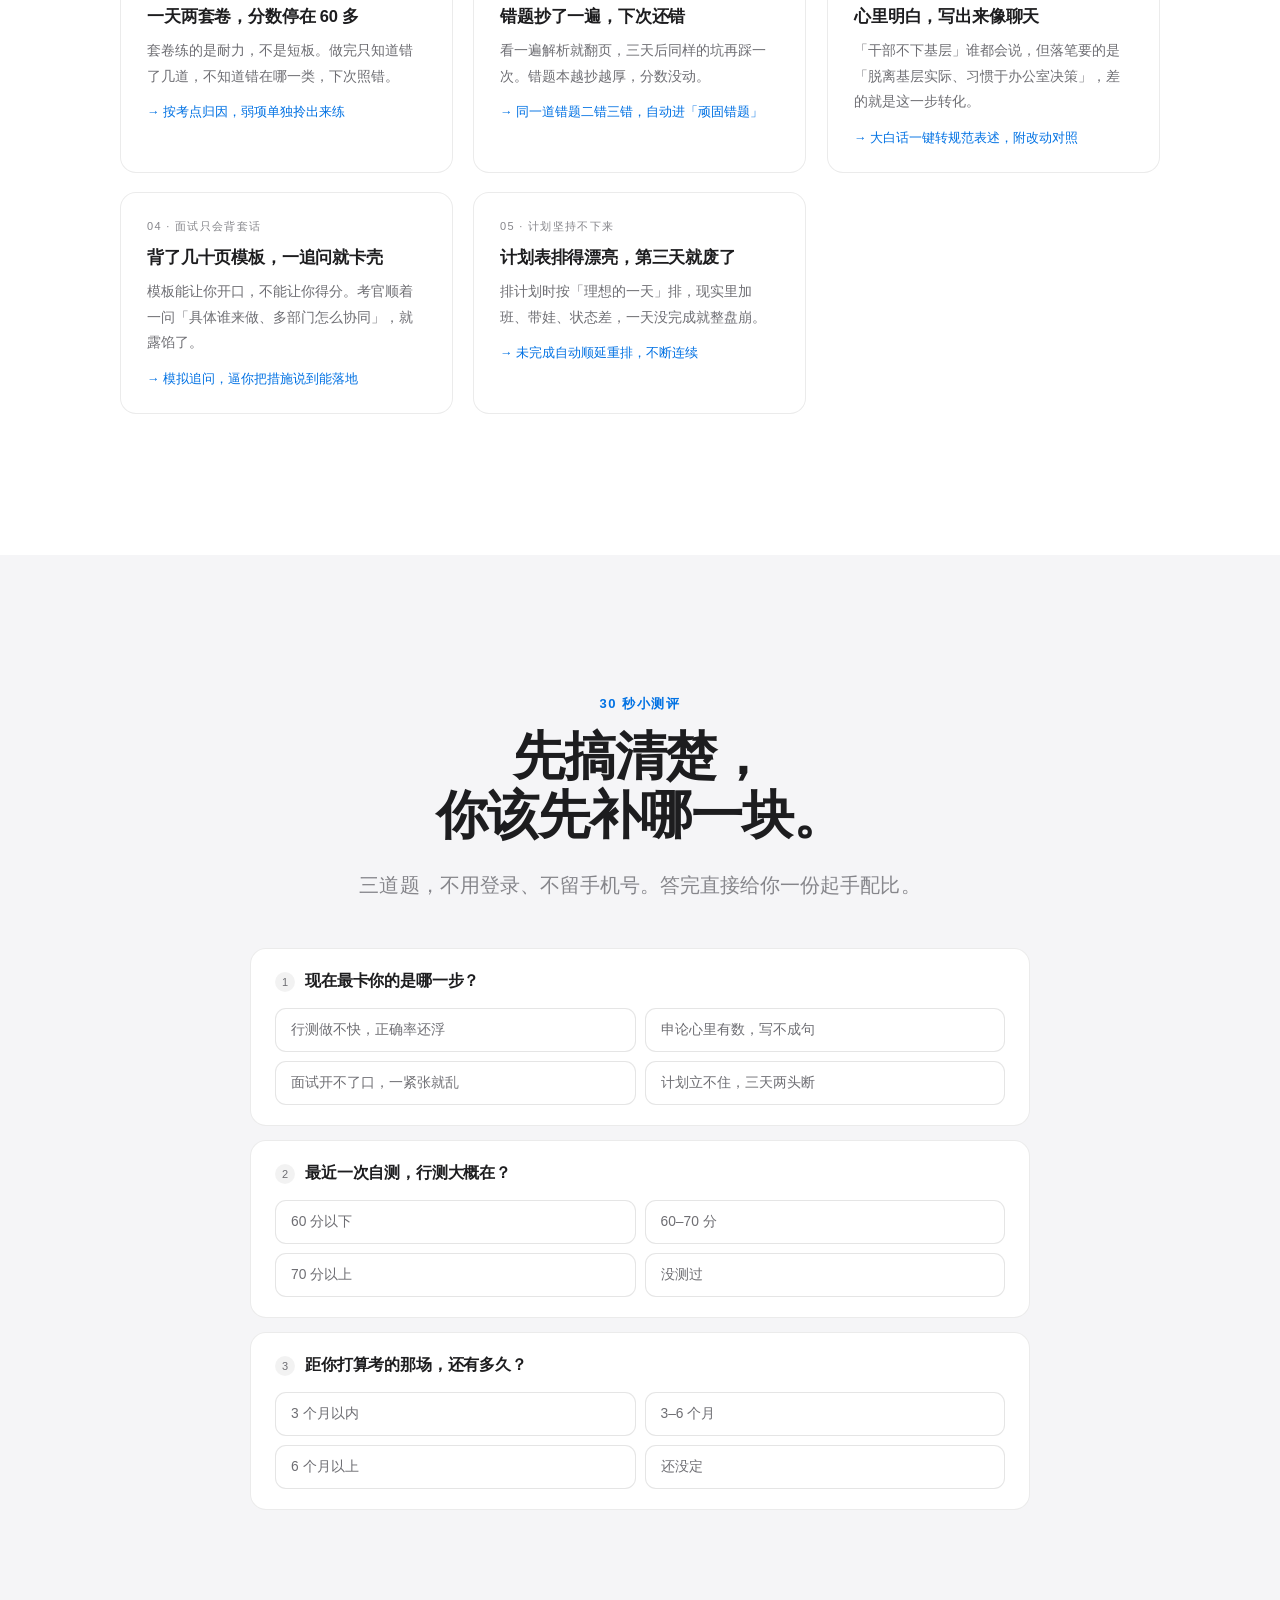
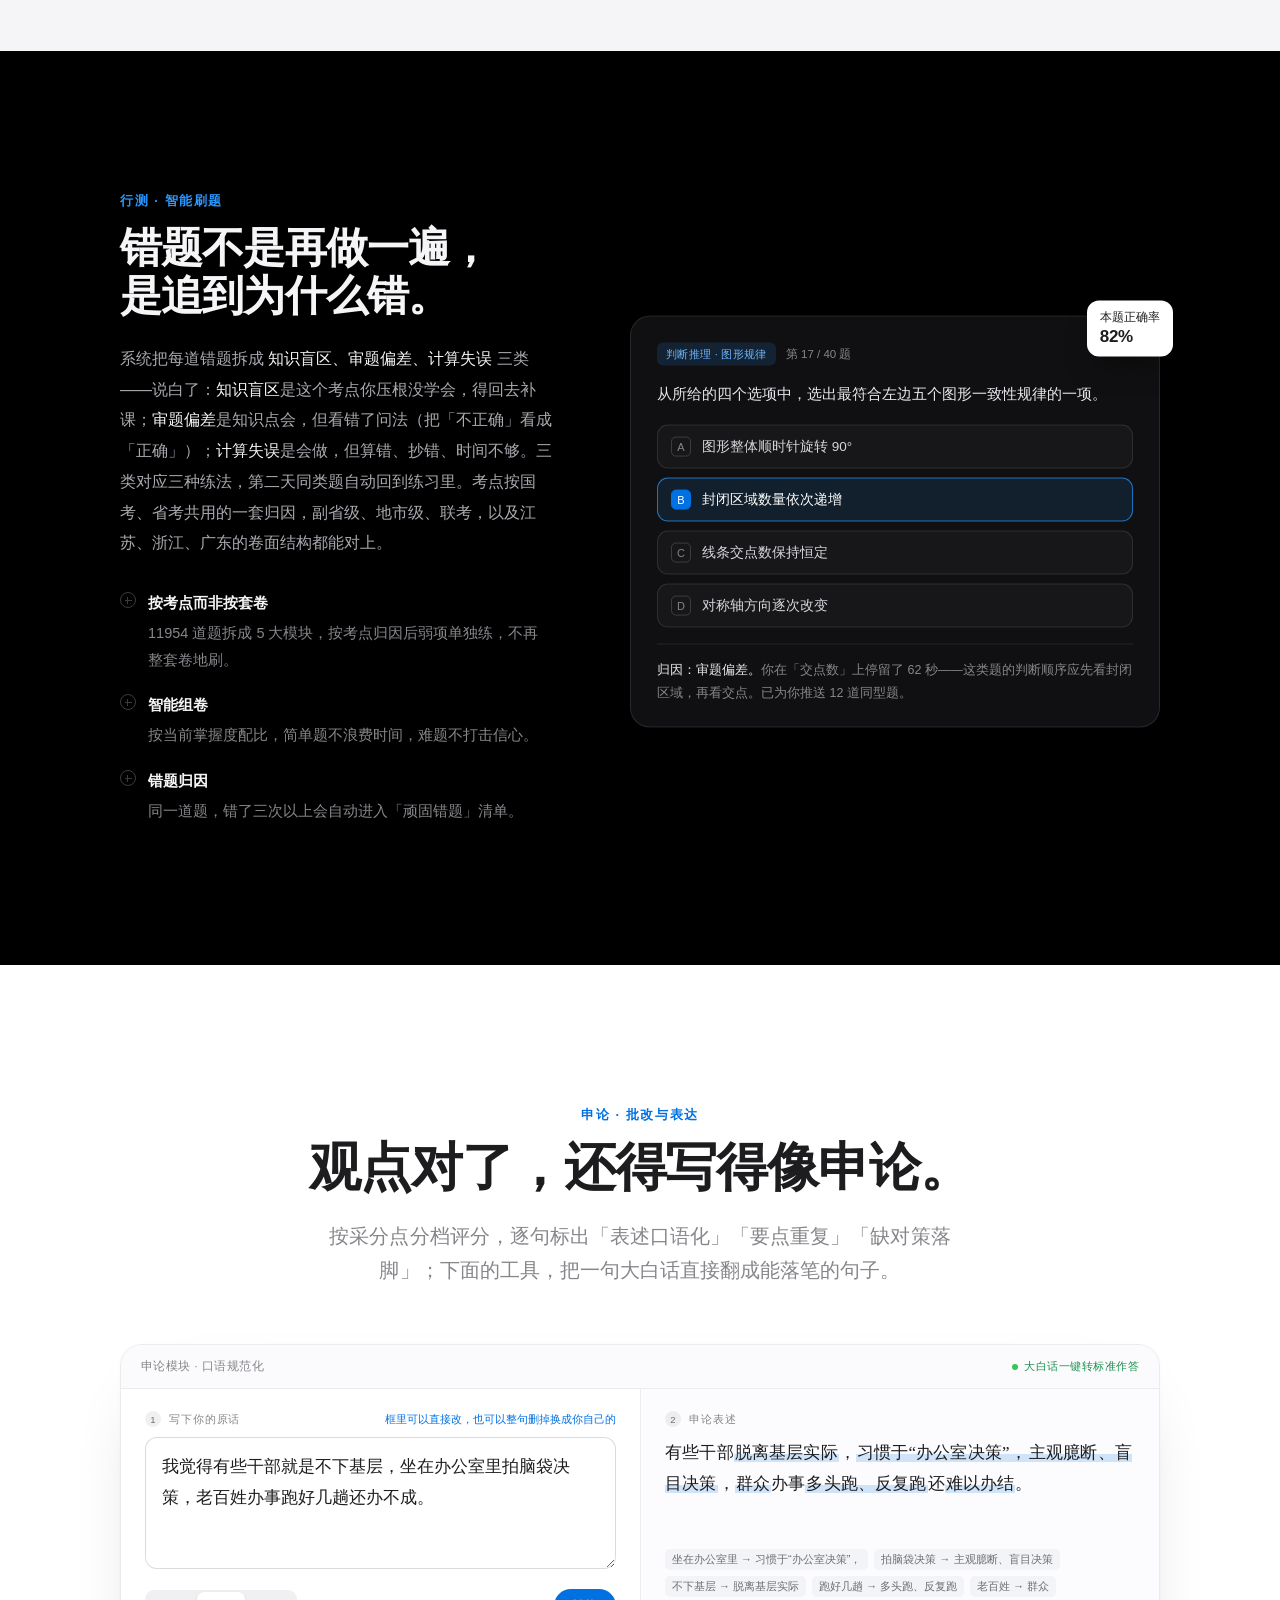
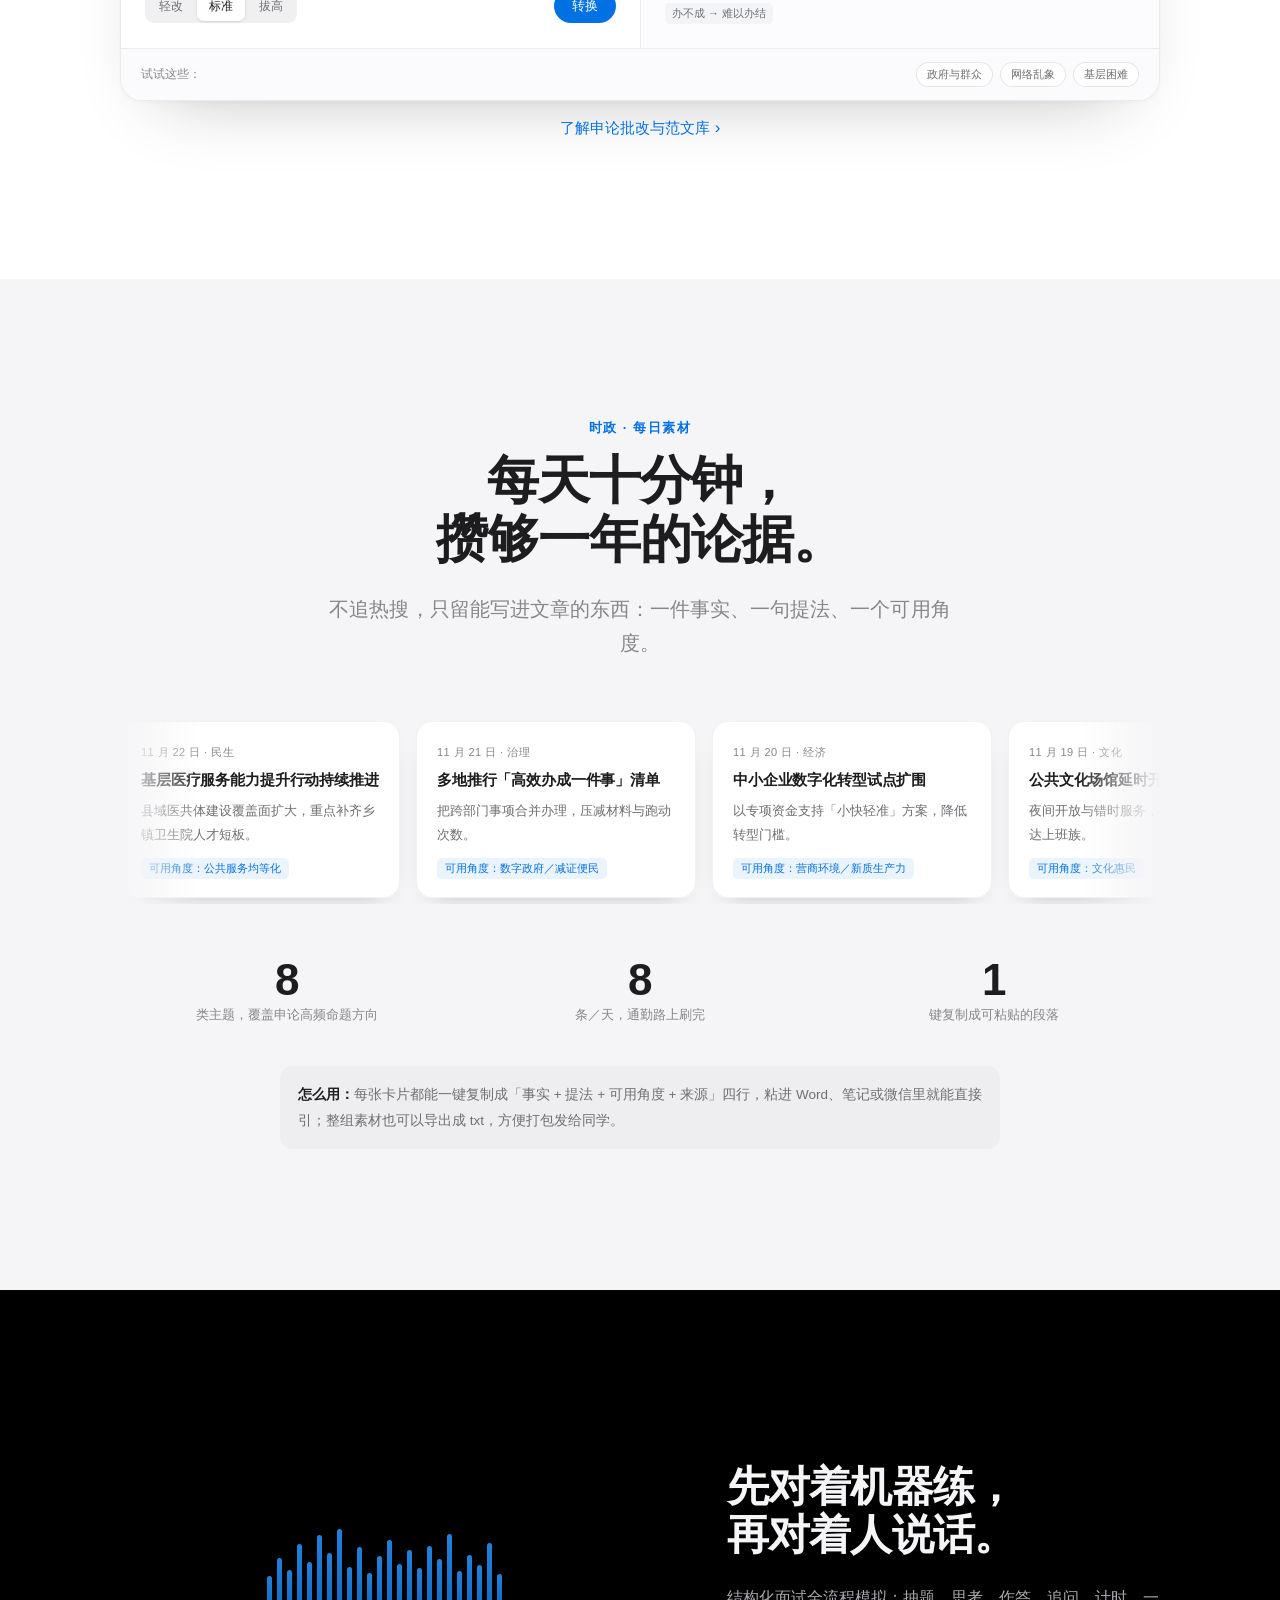
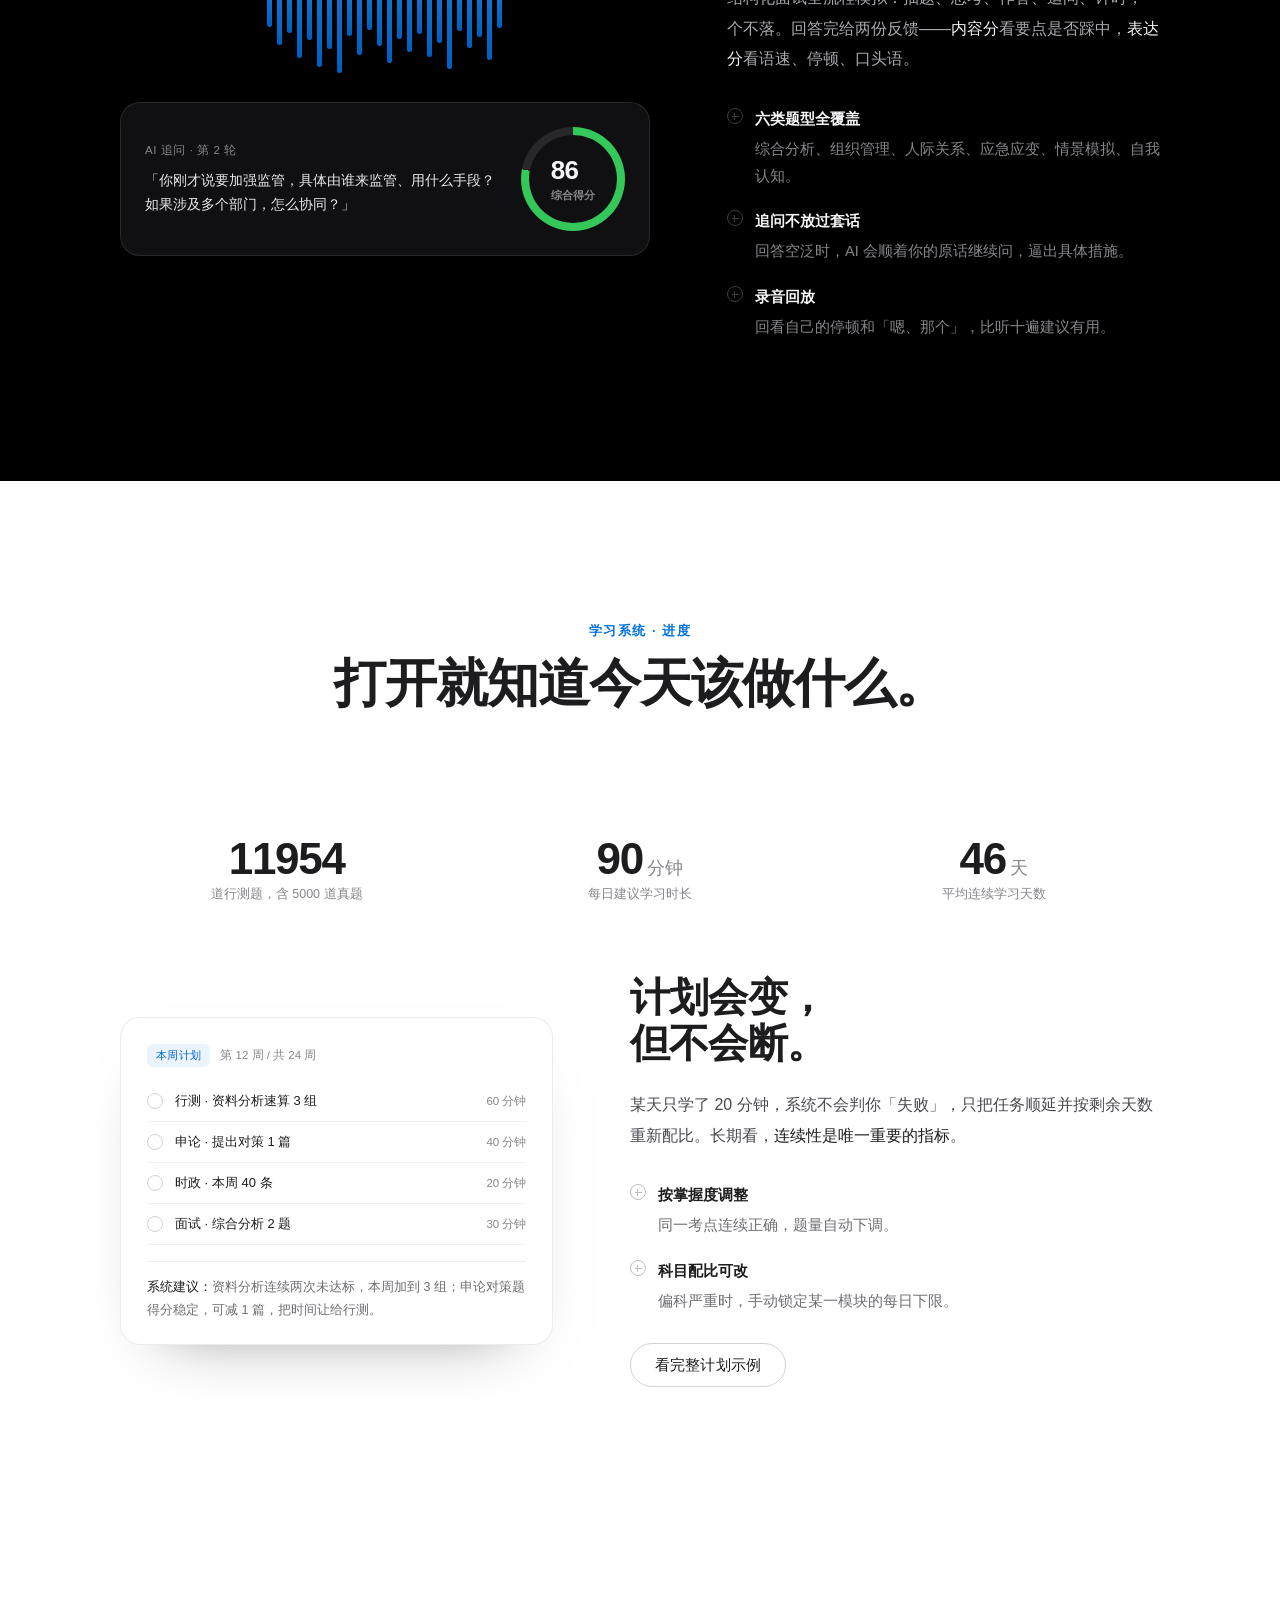
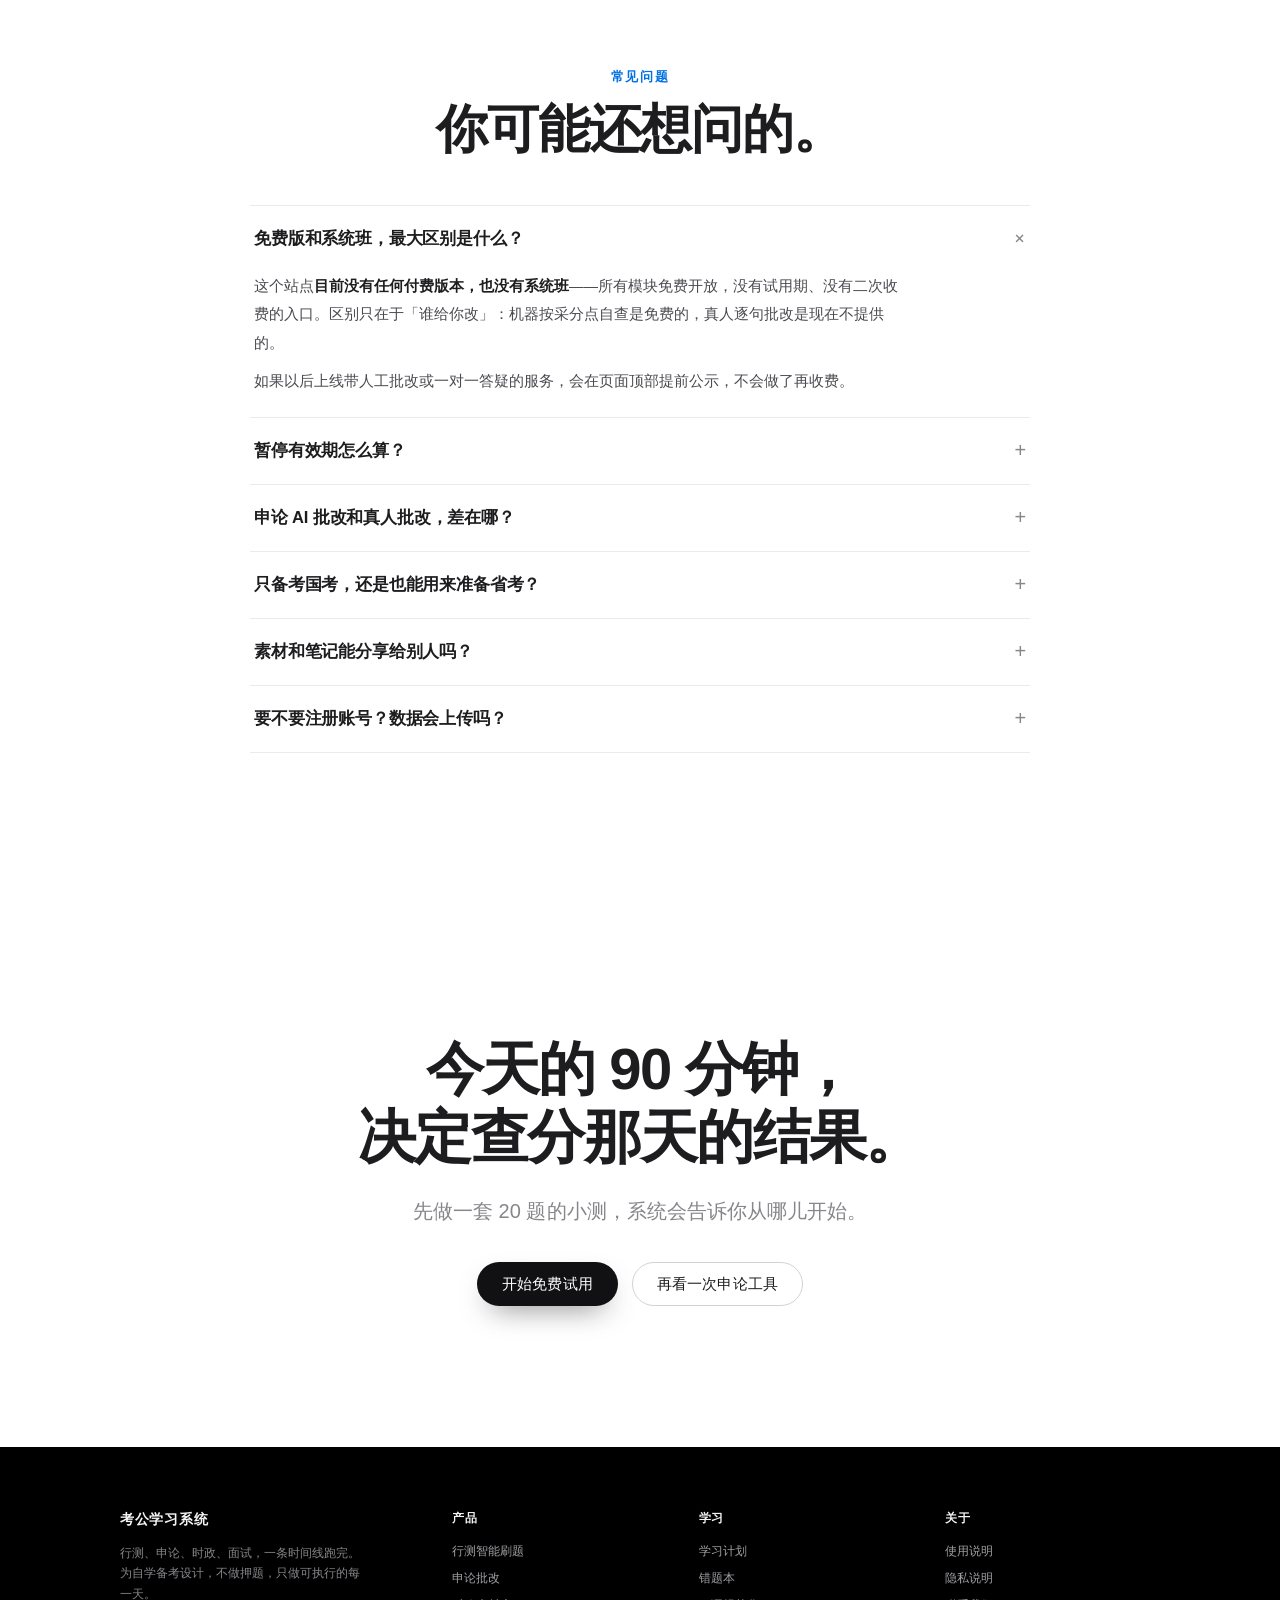
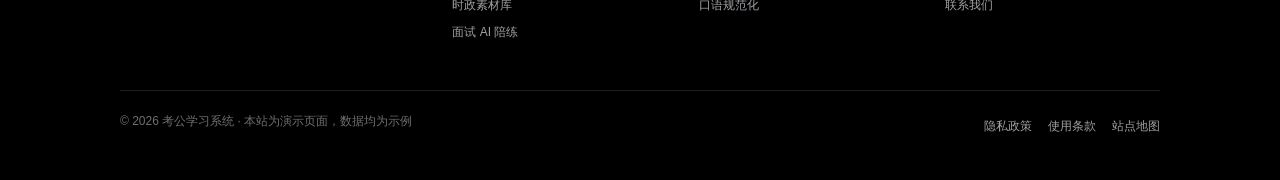
==== commit 41ea63e3: "行测接入 5000 道真实真题（带出处）+ 真题/模拟筛选" ====
--- a/index.html
+++ b/index.html
@@ -20,7 +20,7 @@
         <div class="menu">
           <div class="col">
             <h6>四个模块</h6>
-            <a href="#xingce">行测 · 智能刷题<span>6954 道题，按考点归因</span></a>
+            <a href="#xingce">行测 · 智能刷题<span>11954 道题，含 5000 道真题</span></a>
             <a href="#shenlun">申论 · 批改与表达<span>采分点评分，逐句标注</span></a>
             <a href="#shizheng">时政 · 每日素材<span>8 类主题，可一键引用</span></a>
             <a href="#mianshi">面试 · AI 陪练<span>全流程模拟与追问</span></a>
@@ -248,7 +248,7 @@
         <h2 class="display display--sm reveal" style="--d:60ms">错题不是再做一遍，<br>是追到为什么错。</h2>
         <p class="copy reveal" style="--d:120ms">系统把每道错题拆成 <strong>知识盲区、审题偏差、计算失误</strong> 三类——说白了：<strong>知识盲区</strong>是这个考点你压根没学会，得回去补课；<strong>审题偏差</strong>是知识点会，但看错了问法（把「不正确」看成「正确」）；<strong>计算失误</strong>是会做，但算错、抄错、时间不够。三类对应三种练法，第二天同类题自动回到练习里。考点按国考、省考共用的一套归因，副省级、地市级、联考，以及江苏、浙江、广东的卷面结构都能对上。</p>
         <ul class="feat-list">
-          <li class="reveal" style="--d:180ms"><span><b>按考点而非按套卷</b>6954 道题拆成 5 大模块，按考点归因后弱项单独练，不再整套卷地刷。</span></li>
+          <li class="reveal" style="--d:180ms"><span><b>按考点而非按套卷</b>11954 道题拆成 5 大模块，按考点归因后弱项单独练，不再整套卷地刷。</span></li>
           <li class="reveal" style="--d:230ms"><span><b>智能组卷</b>按当前掌握度配比，简单题不浪费时间，难题不打击信心。</span></li>
           <li class="reveal" style="--d:280ms"><span><b>错题归因</b>同一道题，错了三次以上会自动进入「顽固错题」清单。</span></li>
         </ul>
@@ -430,7 +430,7 @@
     </div>
 
     <div class="stat-row" style="margin-top:clamp(40px,6vw,64px)">
-      <div class="stat reveal" style="--d:60ms"><b>6954</b><span>道行测题，答完即判分</span></div>
+      <div class="stat reveal" style="--d:60ms"><b>11954</b><span>道行测题，含 5000 道真题</span></div>
       <div class="stat reveal" style="--d:130ms"><b>90<small>分钟</small></b><span>每日建议学习时长</span></div>
       <div class="stat reveal" style="--d:200ms"><b>46<small>天</small></b><span>平均连续学习天数</span></div>
     </div>
